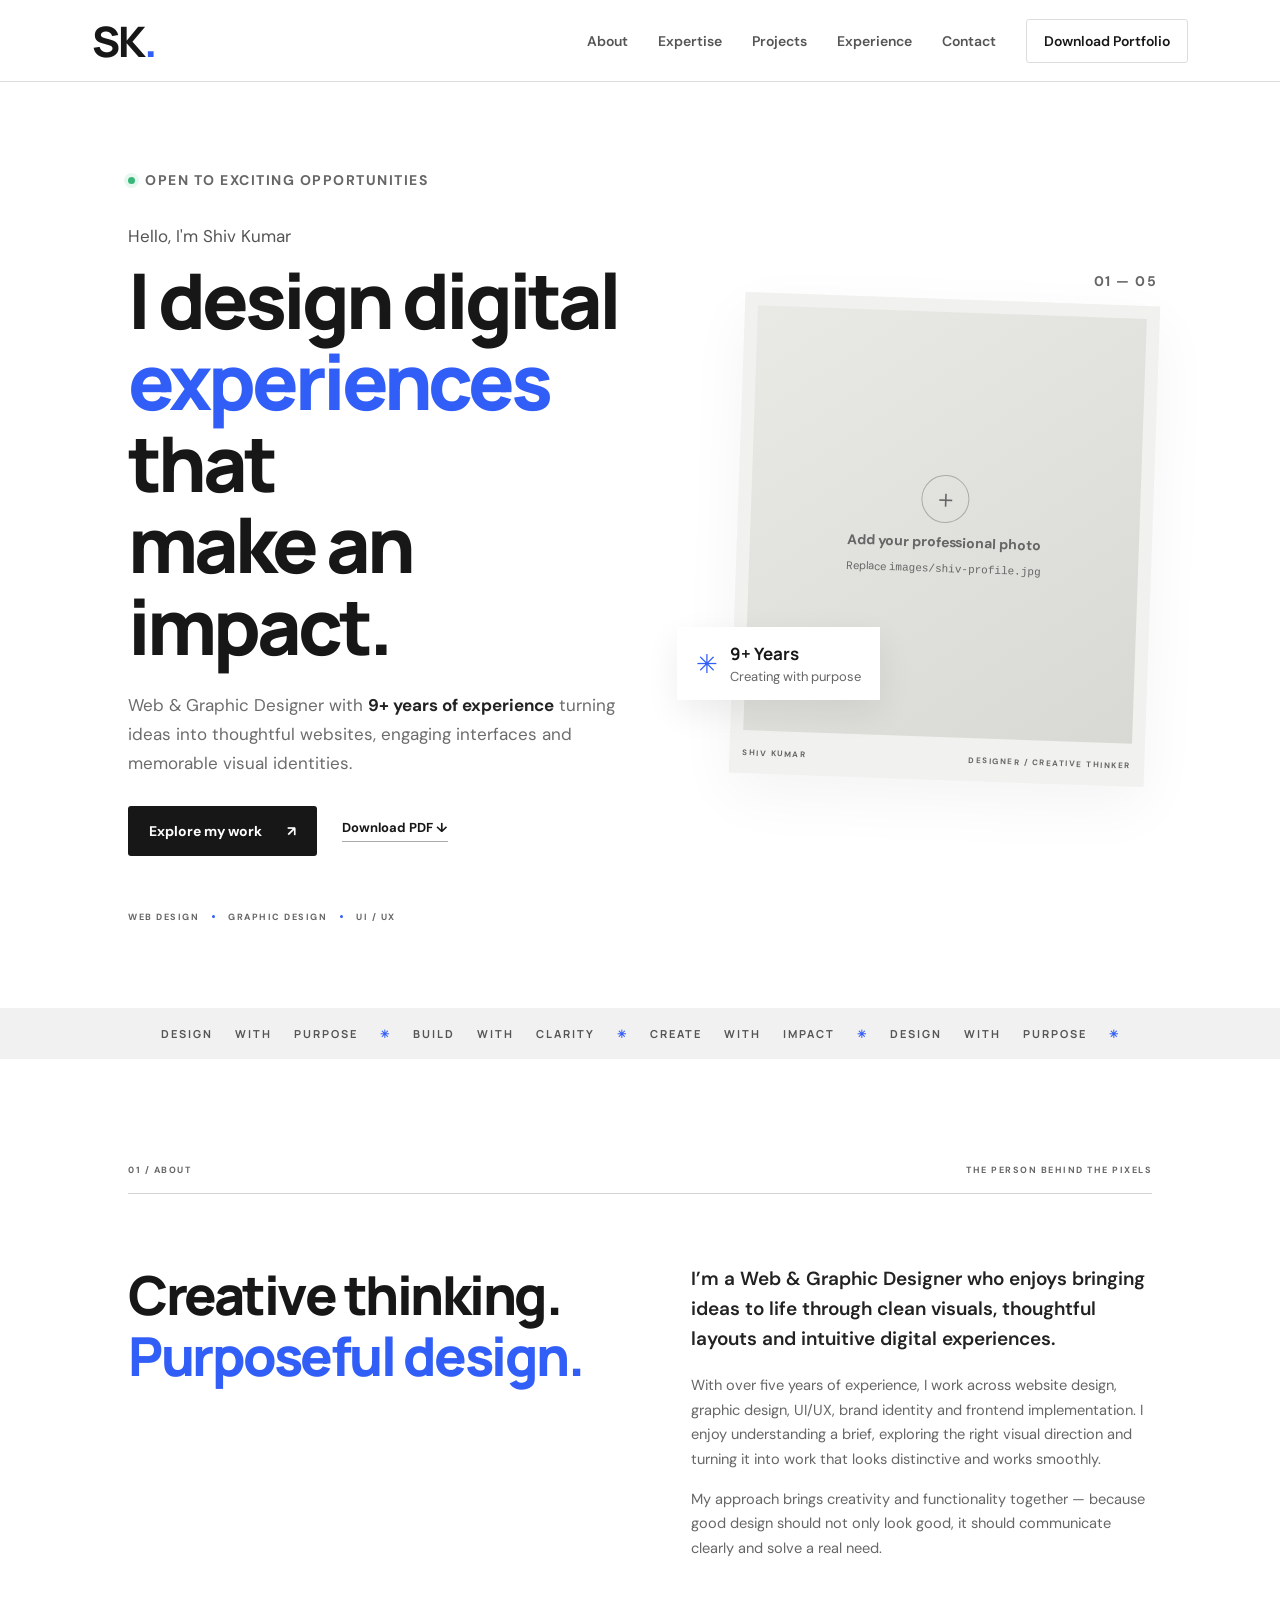
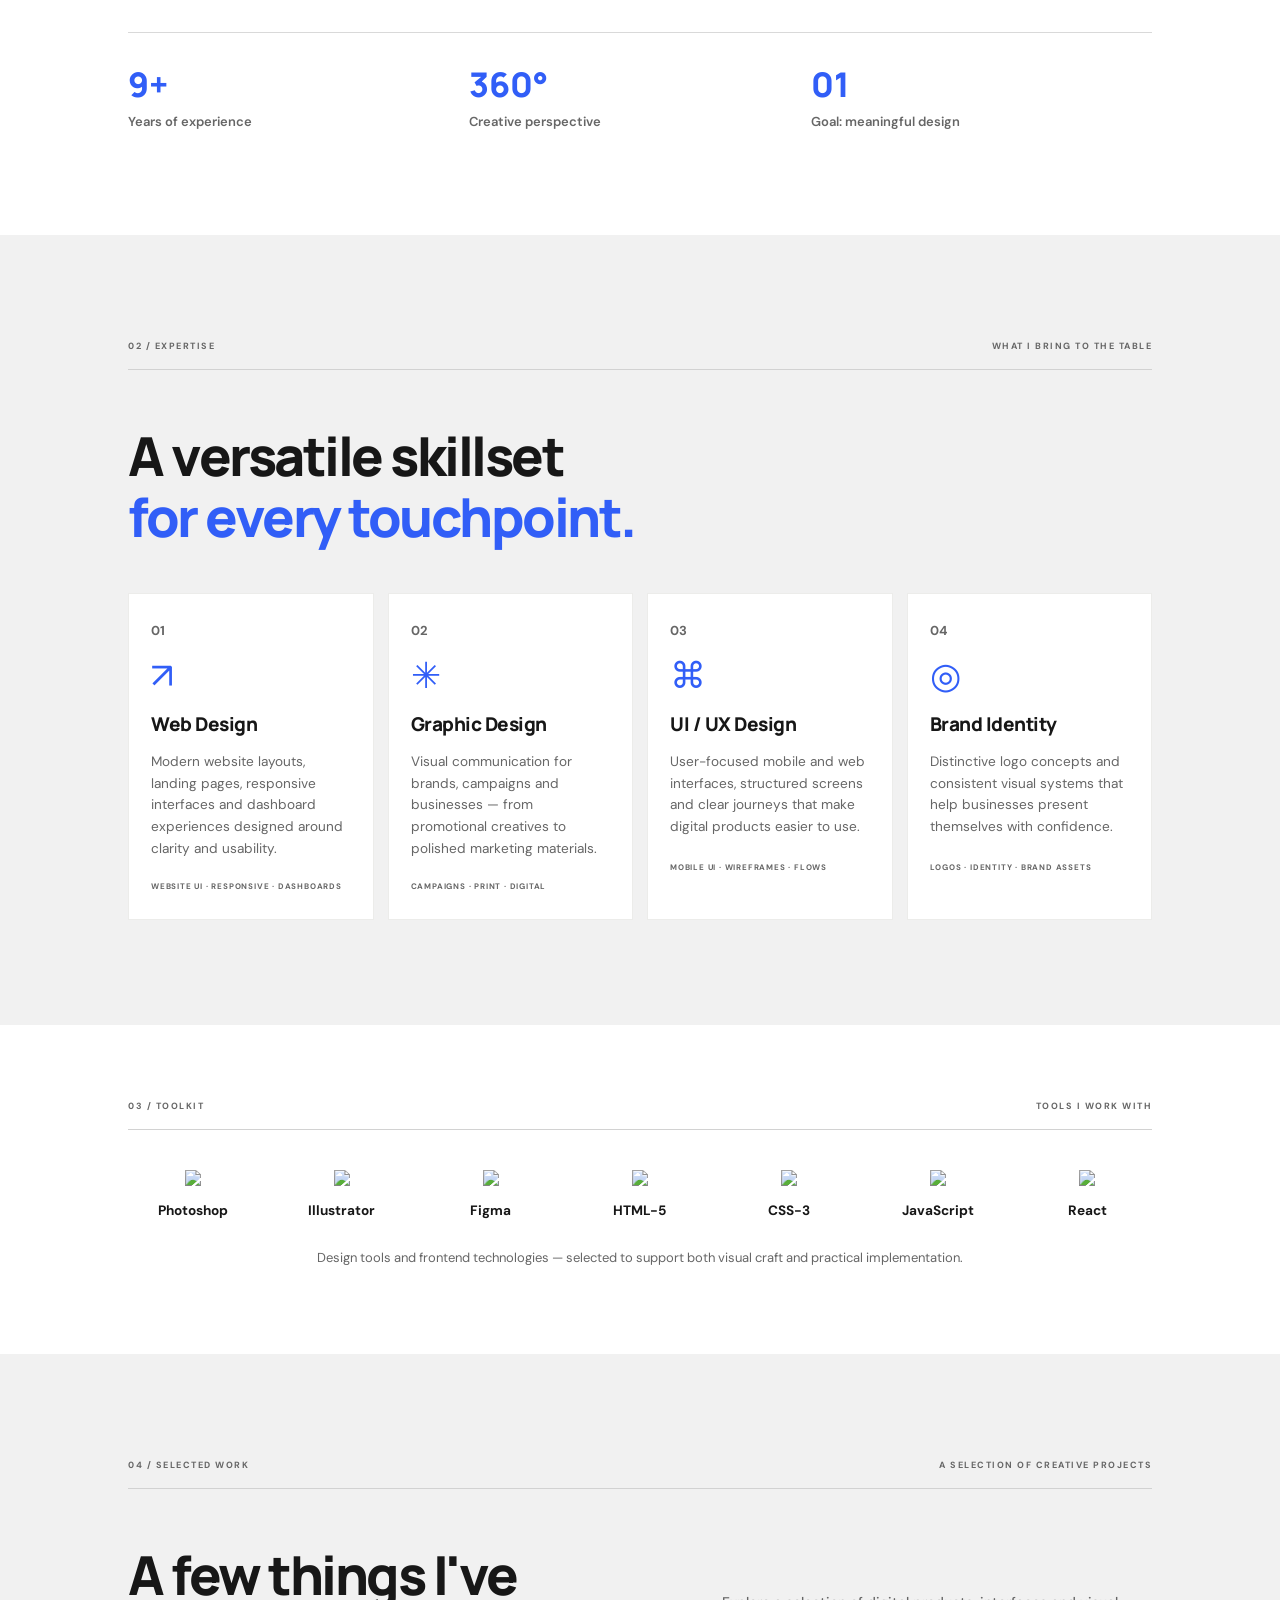
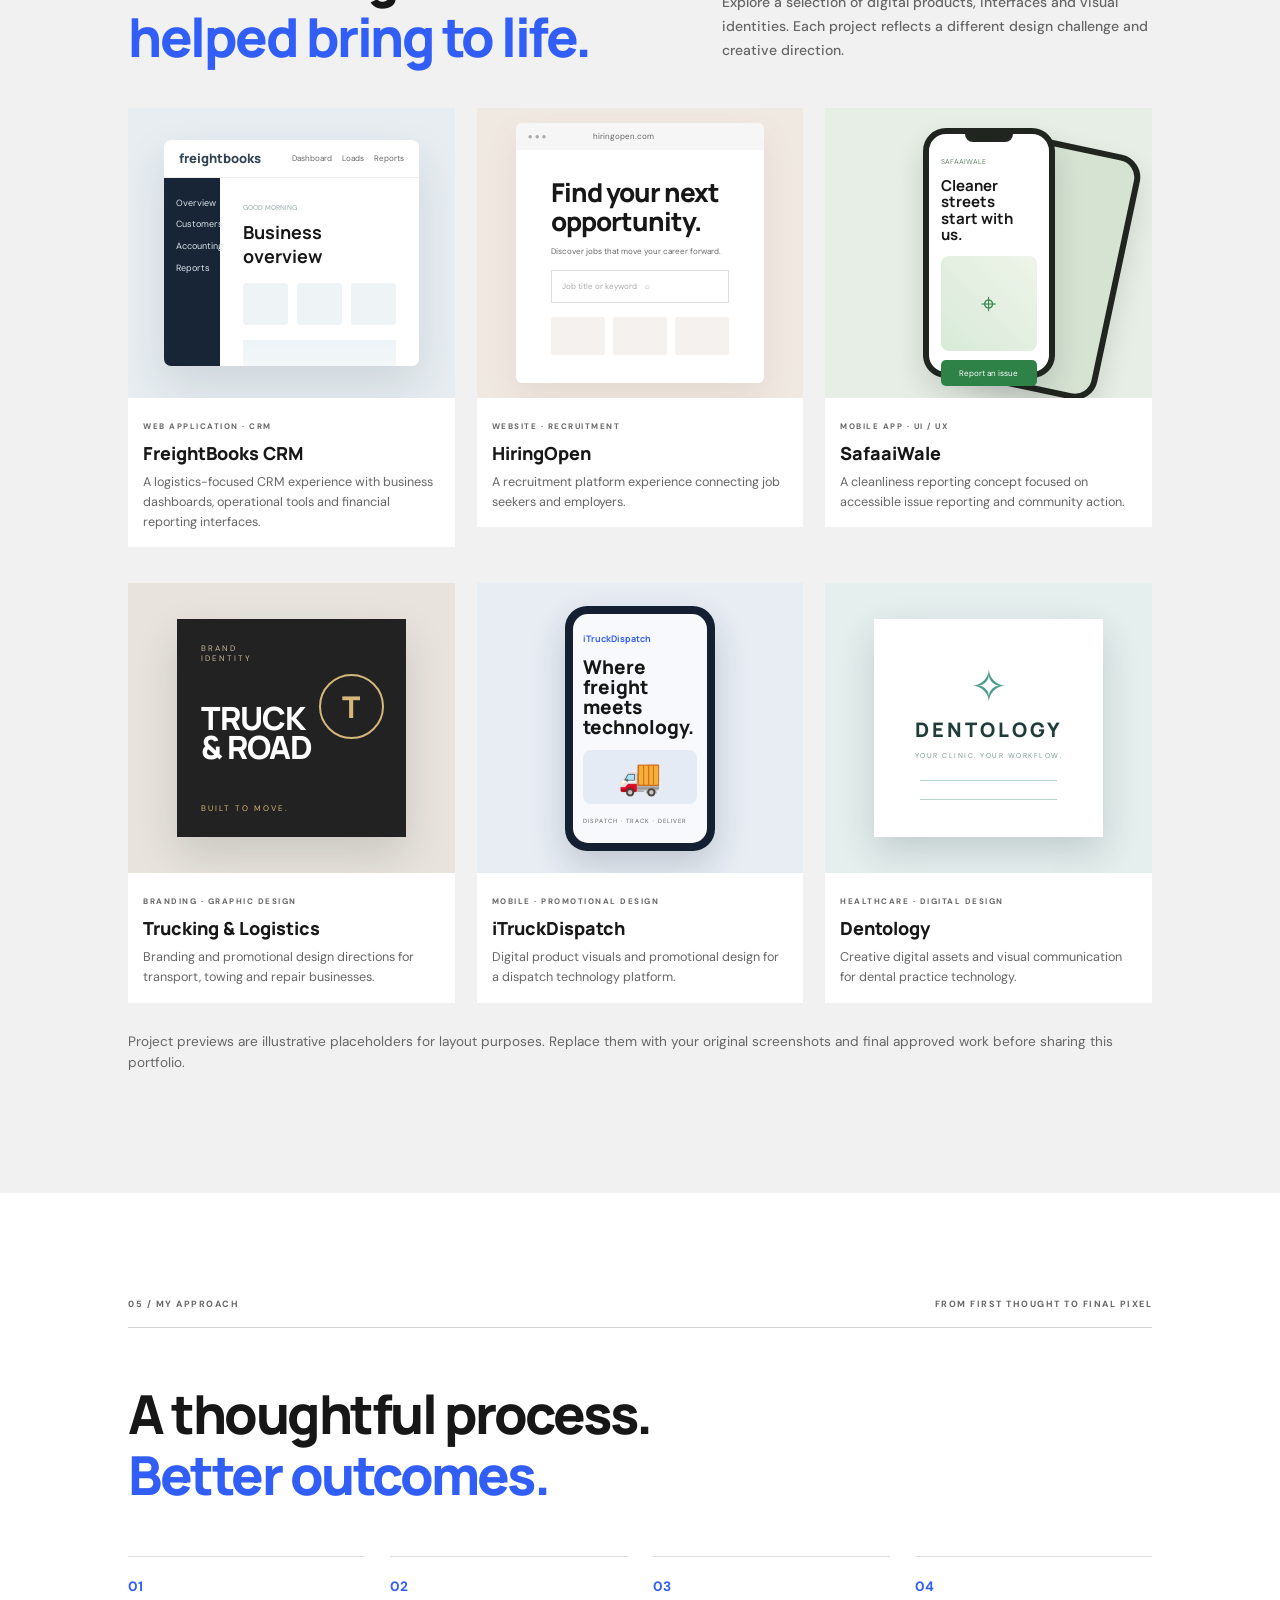
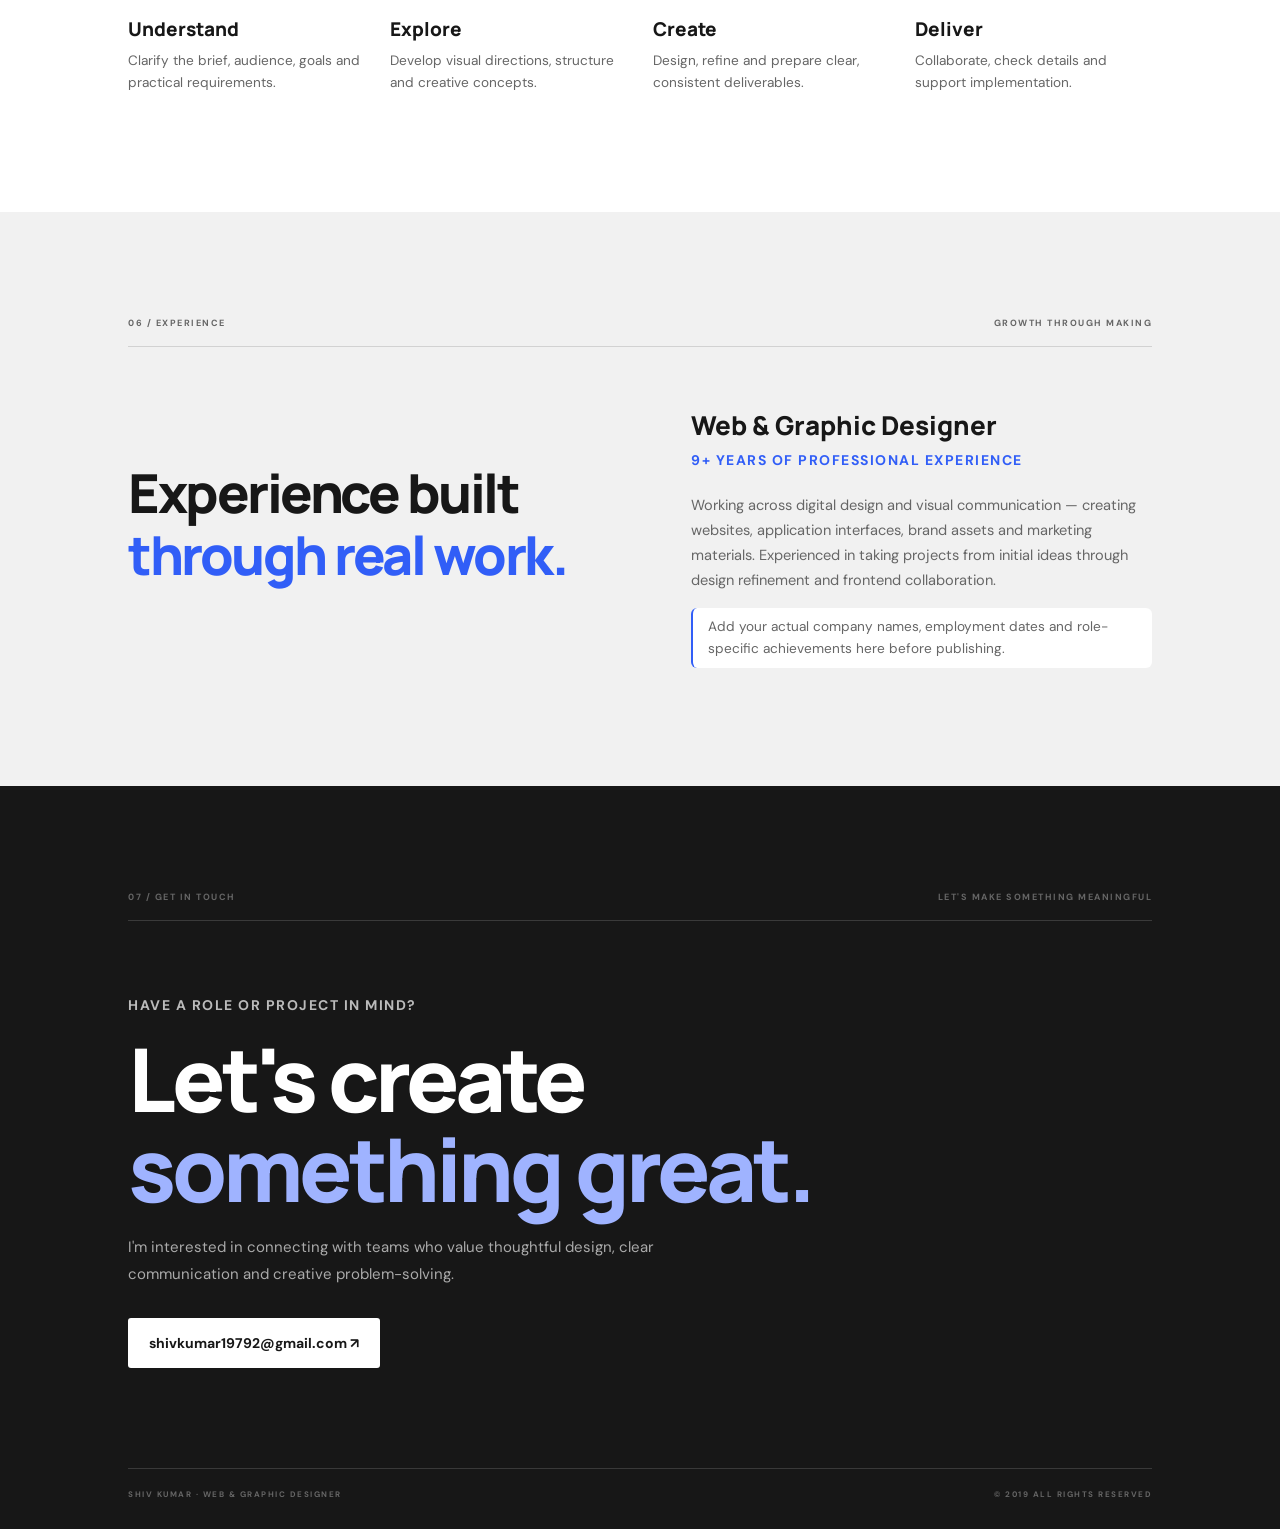
==== index.html @ d9d72976 "Add files via upload" ====
<!doctype html>
<html lang="en">
<head>
  <meta charset="utf-8">
  <meta name="viewport" content="width=device-width, initial-scale=1">
  <link rel="icon" type="image/x-icon" href="favicon.ico">
  <meta name="description" content="Shiv Kumar — Web & Graphic Designer with 9+ years of experience creating digital experiences, brand identities and responsive interfaces.">
  <title>Shiv Kumar — Web & Graphic Designer</title>
  <link rel="preconnect" href="https://fonts.googleapis.com">
  <link rel="preconnect" href="https://fonts.gstatic.com" crossorigin>
  <link href="https://fonts.googleapis.com/css2?family=DM+Sans:wght@400;500;600;700&family=Manrope:wght@400;500;600;700;800&display=swap" rel="stylesheet">
  <link rel="stylesheet" href="style.css">
</head>
<body>
  <header class="site-header">
    <a class="brand" href="#home" aria-label="Shiv Kumar home">SK<span>.</span></a>
    <button class="menu-toggle" aria-label="Toggle navigation" aria-expanded="false">☰</button>
    <nav class="nav" id="nav">
      <a href="#about">About</a><a href="#services">Expertise</a><a href="#work">Projects</a><a href="#experience">Experience</a><a href="#contact">Contact</a>
      <a class="nav-cta" href="Shiv-Kumar-Portfolio.pdf" download>Download Portfolio</a>
    </nav>
  </header>

  <main>
    <section class="hero section" id="home">
      <div class="hero-copy">
        <p class="eyebrow"><span class="availability-dot"></span> OPEN TO EXCITING OPPORTUNITIES</p>
        <p class="intro">Hello, I'm Shiv Kumar</p>
        <h1>I design digital<br><span>experiences</span> that<br>make an impact.</h1>
        <p class="hero-text">Web & Graphic Designer with <strong>9+ years of experience</strong> turning ideas into thoughtful websites, engaging interfaces and memorable visual identities.</p>
        <div class="hero-actions">
          <a class="button button-dark" href="#work">Explore my work <span>↗</span></a>
          <a class="text-link" href="Shiv-Kumar-Portfolio.pdf" download>Download PDF <span>↓</span></a>
        </div>
        <div class="hero-meta"><span>WEB DESIGN</span><i></i><span>GRAPHIC DESIGN</span><i></i><span>UI / UX</span></div>
      </div>
      <div class="hero-visual">
        <div class="photo-frame">
          <div class="photo-placeholder">
            <div class="photo-icon">＋</div>
            <strong>Add your professional photo</strong>
            <span>Replace <code>images/shiv-profile.jpg</code></span>
          </div>
          <div class="photo-caption"><span>SHIV KUMAR</span><span>DESIGNER / CREATIVE THINKER</span></div>
        </div>
        <div class="floating-note"><span class="note-star">✳</span><div><strong>9+ Years</strong><small>Creating with purpose</small></div></div>
        <div class="visual-index">01 — 05</div>
      </div>
    </section>

    <section class="ticker" aria-label="Areas of work"><div>DESIGN WITH PURPOSE <b>✳</b> BUILD WITH CLARITY <b>✳</b> CREATE WITH IMPACT <b>✳</b> DESIGN WITH PURPOSE <b>✳</b></div></section>

    <section class="section about" id="about">
      <div class="section-label"><span>01 / ABOUT</span><span>THE PERSON BEHIND THE PIXELS</span></div>
      <div class="about-grid">
        <h2>Creative thinking.<br><em>Purposeful design.</em></h2>
        <div class="about-copy">
          <p class="lead">I’m a Web & Graphic Designer who enjoys bringing ideas to life through clean visuals, thoughtful layouts and intuitive digital experiences.</p>
          <p>With over five years of experience, I work across website design, graphic design, UI/UX, brand identity and frontend implementation. I enjoy understanding a brief, exploring the right visual direction and turning it into work that looks distinctive and works smoothly.</p>
          <p>My approach brings creativity and functionality together — because good design should not only look good, it should communicate clearly and solve a real need.</p>
        </div>
      </div>
      <div class="stats">
        <div><strong>9+</strong><span>Years of experience</span></div>
        <div><strong>360°</strong><span>Creative perspective</span></div>
        <div><strong>01</strong><span>Goal: meaningful design</span></div>
      </div>
    </section>

    <section class="section expertise" id="services">
      <div class="section-label"><span>02 / EXPERTISE</span><span>WHAT I BRING TO THE TABLE</span></div>
      <h2 class="section-heading">A versatile skillset<br><em>for every touchpoint.</em></h2>
      <div class="service-grid">
        <article class="service-card"><span class="card-number">01</span><div class="service-icon">↗</div><h3>Web Design</h3><p>Modern website layouts, landing pages, responsive interfaces and dashboard experiences designed around clarity and usability.</p><span class="tag-list">WEBSITE UI · RESPONSIVE · DASHBOARDS</span></article>
        <article class="service-card"><span class="card-number">02</span><div class="service-icon">✳</div><h3>Graphic Design</h3><p>Visual communication for brands, campaigns and businesses — from promotional creatives to polished marketing materials.</p><span class="tag-list">CAMPAIGNS · PRINT · DIGITAL</span></article>
        <article class="service-card"><span class="card-number">03</span><div class="service-icon">⌘</div><h3>UI / UX Design</h3><p>User-focused mobile and web interfaces, structured screens and clear journeys that make digital products easier to use.</p><span class="tag-list">MOBILE UI · WIREFRAMES · FLOWS</span></article>
        <article class="service-card"><span class="card-number">04</span><div class="service-icon">◎</div><h3>Brand Identity</h3><p>Distinctive logo concepts and consistent visual systems that help businesses present themselves with confidence.</p><span class="tag-list">LOGOS · IDENTITY · BRAND ASSETS</span></article>
      </div>
    </section>

    <section class="section tools">
      <div class="section-label"><span>03 / TOOLKIT</span><span>TOOLS I WORK WITH</span></div>
      <div class="tools-row">
        <div><span class="tool-mark"><img src="assets/photoshop.png"/></span><strong>Photoshop</strong></div>
        <div><span class="tool-mark"><img src="assets/illustrator.png"/></span><strong>Illustrator</strong></div>
        <div><span class="tool-mark"><img src="assets/figma.png"/></span><strong>Figma</strong></div>
        <div><span class="tool-mark"><img src="assets/html5.png"/></span><strong>HTML-5</strong></div>
        <div><span class="tool-mark"><img src="assets/css3.png"/></span><strong>CSS-3</strong></div>
        <div><span class="tool-mark"><img src="assets/jsicon.png"/></span><strong>JavaScript</strong></div>
        <div><span class="tool-mark"><img src="assets/react.png"/></span><strong>React</strong></div>
      </div>
      <p class="tools-note">Design tools and frontend technologies — selected to support both visual craft and practical implementation.</p>
    </section>

    <section class="section work" id="work">
      <div class="section-label"><span>04 / SELECTED WORK</span><span>A SELECTION OF CREATIVE PROJECTS</span></div>
      <div class="work-heading"><h2 class="section-heading">A few things I've<br><em>helped bring to life.</em></h2><p>Explore a selection of digital products, interfaces and visual identities. Each project reflects a different design challenge and creative direction.</p></div>
      <div class="project-grid">
        <article class="project">
          <div class="project-art freight-art"><div class="mock-window"><div class="mock-top"><b>freightbooks</b><span>Dashboard　 Loads　 Reports</span></div><div class="mock-body"><aside>Overview<br><br>Customers<br><br>Accounting<br><br>Reports</aside><div class="mock-content"><small>GOOD MORNING</small><h4>Business overview</h4><div class="metric-row"><i></i><i></i><i></i></div><div class="chart-placeholder"></div></div></div></div></div>
          <div class="project-info"><div><span class="project-type">WEB APPLICATION · CRM</span><h3>FreightBooks CRM</h3><p>A logistics-focused CRM experience with business dashboards, operational tools and financial reporting interfaces.</p></div></div>
        </article>
        <article class="project">
          <div class="project-art hiring-art"><div class="browser"><div class="browser-bar">● ● ● <span>hiringopen.com</span></div><div class="hiring-screen"><b>Find your next<br>opportunity.</b><small>Discover jobs that move your career forward.</small><div class="search-line">Job title or keyword　⌕</div><div class="job-lines"><i></i><i></i><i></i></div></div></div></div>
          <div class="project-info"><div><span class="project-type">WEBSITE · RECRUITMENT</span><h3>HiringOpen</h3><p>A recruitment platform experience connecting job seekers and employers.</p></div></div>
        </article>
        <article class="project">
          <div class="project-art safai-art"><div class="phone"><div class="phone-notch"></div><div class="phone-screen"><small>SAFAAIWALE</small><h4>Cleaner streets<br>start with us.</h4><div class="green-map">⌖</div><div class="report-btn">Report an issue</div><div class="phone-tabs">⌂　 ◉　 ♡　 ☺</div></div></div><div class="phone phone-back"></div></div>
          <div class="project-info"><div><span class="project-type">MOBILE APP · UI / UX</span><h3>SafaaiWale</h3><p>A cleanliness reporting concept focused on accessible issue reporting and community action.</p></div></div>
        </article>
        <article class="project">
          <div class="project-art brand-art"><div class="brand-board"><span>BRAND<br>IDENTITY</span><b>TRUCK<br> & ROAD</b><div class="brand-stamp">T</div><small>BUILT TO MOVE.</small></div></div>
          <div class="project-info"><div><span class="project-type">BRANDING · GRAPHIC DESIGN</span><h3>Trucking & Logistics</h3><p>Branding and promotional design directions for transport, towing and repair businesses.</p></div></div>
        </article>
        <article class="project">
          <div class="project-art dispatch-art"><div class="dispatch-phone"><div class="dispatch-screen"><span>iTruckDispatch</span><b>Where freight<br>meets technology.</b><div class="truck-illustration">🚚</div><small>DISPATCH · TRACK · DELIVER</small></div></div></div>
          <div class="project-info"><div><span class="project-type">MOBILE · PROMOTIONAL DESIGN</span><h3>iTruckDispatch</h3><p>Digital product visuals and promotional design for a dispatch technology platform.</p></div></div>
        </article>
        <article class="project">
          <div class="project-art dental-art"><div class="dental-board"><div class="tooth">✧</div><span>DENTOLOGY</span><small>YOUR CLINIC. YOUR WORKFLOW.</small><div class="dental-lines"></div></div></div>
          <div class="project-info"><div><span class="project-type">HEALTHCARE · DIGITAL DESIGN</span><h3>Dentology</h3><p>Creative digital assets and visual communication for dental practice technology.</p></div></div>
        </article>
      </div>
      <p class="portfolio-disclaimer">Project previews are illustrative placeholders for layout purposes. Replace them with your original screenshots and final approved work before sharing this portfolio.</p>
    </section>

    <section class="section process">
      <div class="section-label"><span>05 / MY APPROACH</span><span>FROM FIRST THOUGHT TO FINAL PIXEL</span></div>
      <h2 class="section-heading">A thoughtful process.<br><em>Better outcomes.</em></h2>
      <div class="process-grid">
        <div><b>01</b><h3>Understand</h3><p>Clarify the brief, audience, goals and practical requirements.</p></div>
        <div><b>02</b><h3>Explore</h3><p>Develop visual directions, structure and creative concepts.</p></div>
        <div><b>03</b><h3>Create</h3><p>Design, refine and prepare clear, consistent deliverables.</p></div>
        <div><b>04</b><h3>Deliver</h3><p>Collaborate, check details and support implementation.</p></div>
      </div>
    </section>

    <section class="section experience" id="experience">
      <div class="section-label"><span>06 / EXPERIENCE</span><span>GROWTH THROUGH MAKING</span></div>
      <div class="experience-grid"><h2 class="section-heading">Experience built<br><em>through real work.</em></h2><div><p class="experience-role">Web & Graphic Designer</p><p class="experience-years">9+ YEARS OF PROFESSIONAL EXPERIENCE</p><p class="experience-copy">Working across digital design and visual communication — creating websites, application interfaces, brand assets and marketing materials. Experienced in taking projects from initial ideas through design refinement and frontend collaboration.</p><p class="experience-note">Add your actual company names, employment dates and role-specific achievements here before publishing.</p></div></div>
    </section>

    <section class="contact section" id="contact">
      <div class="section-label"><span>07 / GET IN TOUCH</span><span>LET'S MAKE SOMETHING MEANINGFUL</span></div>
      <p class="eyebrow">HAVE A ROLE OR PROJECT IN MIND?</p>
      <h2>Let's create<br><em>something great.</em></h2>
      <p class="contact-copy">I'm interested in connecting with teams who value thoughtful design, clear communication and creative problem-solving.</p>
      <a class="button button-light" href="mailto:shivkumar19792@gmail.com">shivkumar19792@gmail.com ↗</a>
      <div class="contact-bottom"><span>SHIV KUMAR · WEB & GRAPHIC DESIGNER</span><span>© 2019 ALL RIGHTS RESERVED</span></div>
    </section>
  </main>
  <script src="script.js"></script>
</body>
</html>
---- style.css ----
* {
    box-sizing: border-box;
}
html {
    scroll-behavior: smooth;
}
body {
    margin: 0;
    color: #171717;
    background: #fff;
    font-family: "DM Sans", Arial, sans-serif;
    -webkit-font-smoothing: antialiased;
}
a {
    color: inherit;
    text-decoration: none;
}
.site-header {
    height: 82px;
    padding: 0 7.2%;
    display: flex;
    align-items: center;
    justify-content: space-between;
    border-bottom: 1px solid #dddddd;
    position: sticky;
    top: 0;
    background: rgba(255, 255, 255, .94);
    backdrop-filter: blur(14px);
    z-index: 20;
}
.brand {
    font: 800 42px Manrope, sans-serif;
    letter-spacing: -2px;
}
.brand span {
    color: #315ef7;
}
.nav {
    display: flex;
    align-items: center;
    gap: 30px;
    font-size: 14px;
    font-weight: 600;
}
.nav a:not(.nav-cta) {
    color: #555;
}
.nav a:hover {
    color: #315ef7;
}
.nav-cta {
    padding: 12px 17px;
    border: 1px solid #ddd;
    border-radius: 3px;
}
.menu-toggle {
    display: none;
    background: none;
    border: 0;
    font-size: 24px;
}
.section {
    padding: 105px 10%}
.hero {
    min-height: 650px;
    display: grid;
    grid-template-columns: 1.12fr .88fr;
    align-items: center;
    gap: 8%;
    padding-top: 75px;
    padding-bottom: 85px;
}
.eyebrow, .section-label, .hero-meta, .project-type, .tag-list, .photo-caption, .visual-index, .experience-years, .contact-bottom {
    font-size: 14px;
    letter-spacing: 1.5px;
    font-weight: 700;
}
.eyebrow {
    color: #666;
    display: flex;
    align-items: center;
    gap: 10px;
}
.availability-dot {
    width: 7px;
    height: 7px;
    border-radius: 50%;
    background: #39b77a;
    box-shadow: 0 0 0 4px #e8f7ef;
}
.intro {
    margin: 36px 0 12px;
    font-size: 17px;
    color: #555;
}
.hero h1 {
    font: 800 clamp(46px, 6vw, 78px)/1.06 Manrope, sans-serif;
    letter-spacing: -4px;
    margin: 0;
}
.hero h1 span, .section-heading em, .about h2 em, .contact h2 em {
    font-style: normal;
    color: #315ef7;
}
.hero-text {
    max-width: 530px;
    color: #6c6c6c;
    font-size: 17px;
    line-height: 1.7;
    margin: 25px 0 28px;
}
.hero-text strong {
    color: #222;
}
.hero-actions {
    display: flex;
    align-items: center;
    gap: 25px;
}
.button {
    display: inline-flex;
    align-items: center;
    gap: 25px;
    padding: 16px 21px;
    font-size: 14px;
    font-weight: 700;
    border-radius: 3px;
}
.button-dark {
    background: #171717;
    color: white;
}
.button-dark:hover {
    background: #315ef7;
}
.text-link {
    font-size: 13px;
    font-weight: 700;
    border-bottom: 1px solid #aaa;
    padding-bottom: 5px;
}
.hero-meta {
    display: flex;
    align-items: center;
    gap: 13px;
    color: #666;
    margin-top: 55px;
    font-size: 9px;
}
.hero-meta i {
    width: 3px;
    height: 3px;
    background: #315ef7;
    border-radius: 50%}
.hero-visual {
    position: relative;
    max-width: 430px;
    width: 100%;
    justify-self: end;
}
.photo-frame {
    background: #f1f1ef;
    padding: 13px 13px 0;
    transform: rotate(2deg);
    box-shadow: 0 20px 60px #0000000c;
}
.photo-placeholder {
    height: 425px;
    background: linear-gradient(145deg, #e9e9e6, #d8d8d4);
    display: flex;
    align-items: center;
    justify-content: center;
    flex-direction: column;
    color: #666;
    gap: 10px;
    text-align: center;
}
.photo-icon {
    width: 48px;
    height: 48px;
    border: 1px solid #aaa;
    border-radius: 50%;
    display: grid;
    place-items: center;
    font-size: 25px;
}
.photo-placeholder strong {
    font-size: 14px;
}
.photo-placeholder span {
    font-size: 11px;
}
.photo-caption {
    height: 43px;
    display: flex;
    justify-content: space-between;
    align-items: center;
    color: #666;
    font-size: 8px;
}
.floating-note {
    position: absolute;
    bottom: 80px;
    left: -60px;
    background: white;
    box-shadow: 0 12px 35px #00000012;
    padding: 15px 19px;
    display: flex;
    align-items: center;
    gap: 12px;
}
.note-star {
    font-size: 26px;
    color: #315ef7;
}
.floating-note strong, .floating-note small {
    display: block;
}
.floating-note strong {
    font: 700 17px Manrope;
}
.floating-note small {
    color: #666;
    font-size: 13px;
    margin-top: 3px;
}
.visual-index {
    position: absolute;
    right: -5px;
    top: -27px;
    color: #666;
}
.ticker {
    overflow: hidden;
    background: #f1f1f1;
    padding: 18px 0;
    white-space: nowrap;
    font: 700 11px Manrope;
    letter-spacing: 2px;
    color: #555;
}
.ticker div {
    word-spacing: 18px;
    text-align: center;
}
.ticker b {
    color: #315ef7;
}
.section-label {
    display: flex;
    justify-content: space-between;
    color: #666;
    border-bottom: 1px solid #d2d2d2;
    padding-bottom: 17px;
    font-size: 9px;
}
.about-grid {
    display: grid;
    grid-template-columns: 1fr 1fr;
    gap: 10%;
    padding: 70px 0 55px;
}
.about h2, .section-heading {
    font: 800 clamp(34px, 4.2vw, 55px)/1.15 Manrope;
    letter-spacing: -2.5px;
    margin: 0;
}
.about-copy p {
    color: #666;
    font-size: 14.6px;
    line-height: 1.7;
}
.about-copy .lead {
    font-size: 19px;
    line-height: 1.6;
    color: #222;
    margin-top: 0;
    font-weight: 600;
}
.stats {
    display: grid;
    grid-template-columns: repeat(3, 1fr);
    border-top: 1px solid #d9d9d9;
    padding-top: 28px;
}
.stats div {
    display: flex;
    flex-direction: column;
    gap: 6px;
}
.stats strong {
    font: 800 34px Manrope;
    color: #315ef7;
}
.stats span {
    font-size: 13px;
    color: #666;
    font-weight: 600;
}
.expertise {
    background: #f1f1f1;
}
.section-heading {
    margin: 55px 0 45px;
}
.service-grid {
    display: grid;
    grid-template-columns: repeat(4, 1fr);
    gap: 14px;
}
.service-card {
    background: #fff;
    border: 1px solid #ececea;
    padding: 25px 22px;
    min-height: 260px;
    position: relative;
}
.card-number {
    font-size: 13px;
    color: #666;
    font-weight: 700;
}
.service-icon {
    font-size: 36px;
    color: #315ef7;
    margin: 12px 0;
}
.service-card h3 {
    font: 800 19px Manrope;
    margin: 0 0 10px;
    letter-spacing: -0.5px;
}
.service-card p {
    font-size: 13.6px;
    line-height: 1.6;
    color: #666;
    min-height: 90px;
}
.tag-list {
    font-size: 8px;
    color: #666;
    letter-spacing: .8px;
}
.tools {
    padding-top: 75px;
    padding-bottom: 75px;
}
.tools-row {
    display: grid;
    grid-template-columns: repeat(7, 1fr);
    gap: 20px;
    margin: 40px 0 20px;
}
.tools-row div {
    display: flex;
    flex-direction: column;
    align-items: center;
    gap: 12px;
    font-size: 13.6px;
}

.tool-mark img {
  width: 60px;
  max-width: 100%;
}

.ps {
    color: #31a8ff;
    background: #071e36;
}
.ai {
    color: #ff9a35;
    background: #301400;
}
.fig {
    color: #a259ff;
}
.code {
    color: #315ef7;
    font-size: 14px;
}
.js {
    background: #f7df1e;
    border-color: #f7df1e;
}
.react {
    color: #61dafb;
    font-size: 25px;
}
.tools-note {
    text-align: center;
    color: #666;
    font-size: 13px;
    margin-top: 30px;
}
.work {
    background: #f1f1f1;
}
.work-heading {
    display: flex;
    justify-content: space-between;
    align-items: end;
    gap: 30px;
}
.work-heading .section-heading {
    margin-bottom: 40px;
}
.work-heading>p {
    max-width: 430px;
    color: #666;
    font-size: 14px;
    line-height: 1.7;
    margin-bottom: 45px;
    font-weight: 500;
}
.project-grid {
    display: grid;
    grid-template-columns: repeat(3, 1fr);
    gap: 36px 22px;
}
.project-wide {
    grid-column: span 2;
}
.project-art {
    height: 290px;
    display: grid;
    place-items: center;
    overflow: hidden;
    position: relative;
}
.project-wide .project-art {
    height: 390px;
}
.freight-art {
    background: #e7edf1;
}
.mock-window {
    width: 78%;
    height: 78%;
    background: #fff;
    box-shadow: 0 20px 45px #26384920;
    border-radius: 7px;
    overflow: hidden;
}
.mock-top {
    height: 38px;
    border-bottom: 1px solid #eee;
    display: flex;
    align-items: center;
    justify-content: space-between;
    padding: 0 15px;
    font-size: 10px;
    color: #345;
}
.mock-top b {
    font: 800 13px Manrope;
}
.mock-top span {
    font-size: 8px;
    color: #666;
}
.mock-body {
    display: flex;
    height: calc(100% - 38px);
    font-size: 9px;
}
.mock-body aside {
    width: 22%;
    background: #172536;
    color: #dbe4eb;
    padding: 20px 12px;
    line-height: 1.2;
}
.mock-content {
    padding: 23px;
    width: 78%}
.mock-content small {
    font-size: 7px;
    color: #9aa;
}
.mock-content h4 {
    font: 700 18px Manrope;
    margin: 7px 0 15px;
}
.metric-row {
    display: flex;
    gap: 9px;
}
.metric-row i {
    height: 42px;
    flex: 1;
    background: #eef3f6;
    border-radius: 4px;
}
.chart-placeholder {
    height: 90px;
    background: linear-gradient(180deg, #edf4f7, #fff);
    border-bottom: 2px solid #8bb8d0;
    margin-top: 15px;
}
.hiring-art {
    background: #f0e9e2;
}
.browser {
    width: 76%;
    background: #fff;
    box-shadow: 0 15px 35px #654a3218;
    border-radius: 6px;
    overflow: hidden;
}
.browser-bar {
    height: 27px;
    background: #f6f6f6;
    padding: 8px 12px;
    color: #aaa;
    font-size: 8px;
}
.browser-bar span {
    margin-left: 20%;
    color: #666;
}
.hiring-screen {
    padding: 28px 35px;
}
.hiring-screen b {
    font: 800 26px/1.08 Manrope;
    letter-spacing: -1px;
}
.hiring-screen small {
    display: block;
    color: #666;
    font-size: 8px;
    margin: 10px 0;
}
.search-line {
    border: 1px solid #ddd;
    padding: 10px;
    font-size: 8px;
    color: #aaa;
    margin: 14px 0;
}
.job-lines {
    display: flex;
    gap: 8px;
}
.job-lines i {
    height: 38px;
    background: #f4f1ee;
    flex: 1;
    border-radius: 3px;
}
.safai-art {
    background: #e6eee5;
}
.phone {
    width: 132px;
    height: 250px;
    border: 6px solid #202520;
    border-radius: 23px;
    background: #fff;
    position: relative;
    z-index: 2;
    box-shadow: 0 15px 30px #0002;
    padding: 7px;
}
.phone-back {
    position: absolute;
    transform: translate(65px, 15px) rotate(12deg);
    z-index: 1;
    background: #d6e3d3;
}
.phone-notch {
    height: 8px;
    width: 48px;
    border-radius: 0 0 8px 8px;
    background: #202520;
    margin: -7px auto 9px;
}
.phone-screen {
    font-size: 8px;
    padding: 5px;
}
.phone-screen small {
    font-size: 7px;
    color: #63806a;
}
.phone-screen h4 {
    font: 700 15px/1.1 Manrope;
    margin: 12px 0;
}
.green-map {
    height: 95px;
    background: linear-gradient(45deg, #d8ead8, #eef4e9);
    display: grid;
    place-items: center;
    color: #38864a;
    font-size: 27px;
    border-radius: 8px;
}
.report-btn {
    background: #2e8248;
    color: #fff;
    text-align: center;
    padding: 8px;
    margin-top: 9px;
    border-radius: 5px;
}
.phone-tabs {
    padding-top: 10px;
    color: #8a9b8a;
    text-align: center;
}
.brand-art {
    background: #e8e4dd;
}
.brand-board {
    width: 70%;
    height: 75%;
    background: #222;
    position: relative;
    color: white;
    padding: 24px;
    display: flex;
    flex-direction: column;
    justify-content: space-between;
    box-shadow: 0 18px 40px #0002;
}
.brand-board>span {
    font-size: 8px;
    letter-spacing: 2px;
    color: #c8b99b;
}
.brand-board b {
    font: 800 32px/0.9 Manrope;
    letter-spacing: -1px;
}
.brand-stamp {
    position: absolute;
    right: 22px;
    top: 55px;
    border: 2px solid #d5b77a;
    width: 65px;
    height: 65px;
    border-radius: 50%;
    display: grid;
    place-items: center;
    color: #d5b77a;
    font: 800 30px Manrope;
}
.brand-board small {
    font-size: 8px;
    letter-spacing: 2px;
    color: #d5b77a;
}
.dispatch-art {
    background: #e8edf4;
}
.dispatch-phone {
    width: 150px;
    height: 245px;
    background: #151f32;
    border-radius: 22px;
    padding: 8px;
    box-shadow: 0 15px 35px #17243c30;
}
.dispatch-screen {
    height: 100%;
    border-radius: 15px;
    background: #f7f9fc;
    padding: 18px 10px;
    display: flex;
    flex-direction: column;
    gap: 13px;
}
.dispatch-screen span {
    font: 700 9px Manrope;
    color: #315ef7;
}
.dispatch-screen b {
    font: 800 19px/1.05 Manrope;
}
.truck-illustration {
    height: 75px;
    background: #e4ebf5;
    border-radius: 8px;
    display: grid;
    place-items: center;
    font-size: 35px;
}
.dispatch-screen small {
    font-size: 6px;
    letter-spacing: 1px;
    color: #666;
}
.dental-art {
    background: #e5efed;
}
.dental-board {
    width: 70%;
    height: 75%;
    background: #fff;
    display: flex;
    flex-direction: column;
    align-items: center;
    justify-content: center;
    box-shadow: 0 15px 35px #3453;
}
.tooth {
    font-size: 45px;
    color: #4c9b8b;
}
.dental-board span {
    font: 800 20px Manrope;
    letter-spacing: 3px;
    color: #203c3a;
}
.dental-board small {
    font-size: 7px;
    letter-spacing: 1.5px;
    color: #7b9994;
    margin-top: 8px;
}
.dental-lines {
    width: 60%;
    height: 20px;
    border-top: 1px solid #b8d2cd;
    border-bottom: 1px solid #b8d2cd;
    margin-top: 20px;
}
.project-info {
    display: flex;
    justify-content: space-between;
    gap: 20px;
    padding: 15px 15px;
    background: #fff;
}
.project-type {
    font-size: 8px;
    color: #666;
}
.project-info h3 {
    font: 800 18px Manrope;
    margin: 7px 0;
}
.project-info p {
    font-size: 12.6px;
    color: #666;
    line-height: 1.6;
    max-width: 440px;
    margin: 0;
}
.project-arrow {
    font-size: 22px;
    color: #315ef7;
}
.portfolio-disclaimer {
    font-size: 13.6px;
    color: #666;
    line-height: 1.6;
    margin-top: 28px;
}
.process-grid {
    display: grid;
    grid-template-columns: repeat(4, 1fr);
    gap: 25px;
    margin-top: 50px;
}
.process-grid>div {
    border-top: 1px solid #ddd;
    padding-top: 18px;
}
.process-grid b {
    color: #315ef7;
    font-size: 13.6px;
}
.process-grid h3 {
    font: 800 19px Manrope;
    margin: 20px 0 8px;
}
.process-grid p {
    font-size: 13.6px;
    line-height: 1.6;
    color: #666;
    margin-top: 0px;
}
.experience {
    background: #f1f1f1;
}
.experience-grid {
    display: grid;
    grid-template-columns: 1fr 1fr;
    gap: 10%;
    padding-top: 60px;
}
.experience-role {
    font: 800 26px Manrope;
    margin: 0 0 8px;
}
.experience-years {
    color: #315ef7;
    font-size: 14px;
    margin-top: 0px;
}
.experience-copy {
    font-size: 14.6px;
    color: #666;
    line-height: 1.7;
    margin-top: 25px;
}
.experience-note {
    background: #fff;
    border-left: 2px solid #315ef7;
    padding: 8px 15px;
    color: #666;
    font-size: 13.6px;
    line-height: 1.6;
    border-radius: 6px;
}
.contact {
    background: #171717;
    color: #fff;
    padding-bottom: 30px;
}
.contact .section-label {
    border-color: #3a3a3a;
    color: #666;
}
.contact .eyebrow {
    margin-top: 75px;
    color: #bbb;
}
.contact h2 {
    font: 800 clamp(52px, 7vw, 88px)/1.02 Manrope;
    letter-spacing: -4px;
    margin: 20px 0;
}
.contact h2 em {
    color: #9fb3ff;
}
.contact-copy {
    max-width: 600px;
    color: #aaa;
    font-size: 15px;
    line-height: 1.8;
    margin-bottom: 30px;
}
.button-light {
    background: #fff;
    color: #171717;
}
.button-light:hover {
    background: #cbd6ff;
}
.contact-bottom {
    display: flex;
    justify-content: space-between;
    border-top: 1px solid #393939;
    margin-top: 100px;
    padding-top: 20px;
    color: #666;
    font-size: 8px;
}
.menu-open {
    display: flex!important;
}
@media(max-width:900px) {
    .section {
    padding: 80px 7%}
.site-header {
    padding: 0 6%}
.nav {
    gap: 16px;
}
.hero {
    gap: 5%}
.hero h1 {
    letter-spacing: -2.5px;
}
.service-grid {
    grid-template-columns: repeat(2, 1fr);
}
.tools-row {
    grid-template-columns: repeat(3, 1fr);
}
}
@media(max-width:650px) {
    .site-header {
    height: 68px;
}
.menu-toggle {
    display: block;
}
.nav {
    display: none;
    position: absolute;
    top: 68px;
    left: 0;
    right: 0;
    background: #fff;
    border-bottom: 1px solid #eee;
    padding: 20px 7%;
    flex-direction: column;
    align-items: flex-start;
    gap: 18px;
}
.hero {
    grid-template-columns: 1fr;
    padding-top: 65px;
    gap: 65px;
}
.hero h1 {
    font-size: 51px;
}
.hero-visual {
    justify-self: center;
    max-width: 340px;
}
.photo-placeholder {
    height: 340px;
}
.floating-note {
    left: -15px;
    bottom: 55px;
}
.section {
    padding: 70px 7%}
.section-label span:last-child {
    display: none;
}
.about-grid, .experience-grid {
    grid-template-columns: 1fr;
    gap: 25px;
    padding: 45px 0;
}
.stats {
    gap: 10px;
}
.stats strong {
    font-size: 27px;
}
.service-grid {
    grid-template-columns: 1fr;
}
.service-card {
    min-height: 220px;
}
.tools-row {
    grid-template-columns: repeat(3, 1fr);
    row-gap: 25px;
}
.work-heading {
    display: block;
}
.work-heading>p {
    margin-top: -20px;
}
.project-grid {
    grid-template-columns: 1fr;
    gap: 30px;
}
.project-wide {
    grid-column: auto;
}
.project-art, .project-wide .project-art {
    height: 245px;
}
.mock-window {
    width: 90%;
    height: 78%}
.mock-body aside {
    font-size: 7px;
    padding: 14px 7px;
}
.mock-content {
    padding: 15px;
}
.mock-content h4 {
    font-size: 14px;
}
.hiring-screen {
    padding: 23px;
}
.hiring-screen b {
    font-size: 22px;
}
.brand-board b {
    font-size: 25px;
}
.process-grid {
    grid-template-columns: 1fr 1fr;
    gap: 25px;
}
.contact h2 {
    font-size: 58px;
    letter-spacing: -2px;
}
.contact-bottom {
    gap: 15px;
    flex-direction: column;
}
.hero-meta {
    font-size: 7px;
    gap: 8px;
}
}
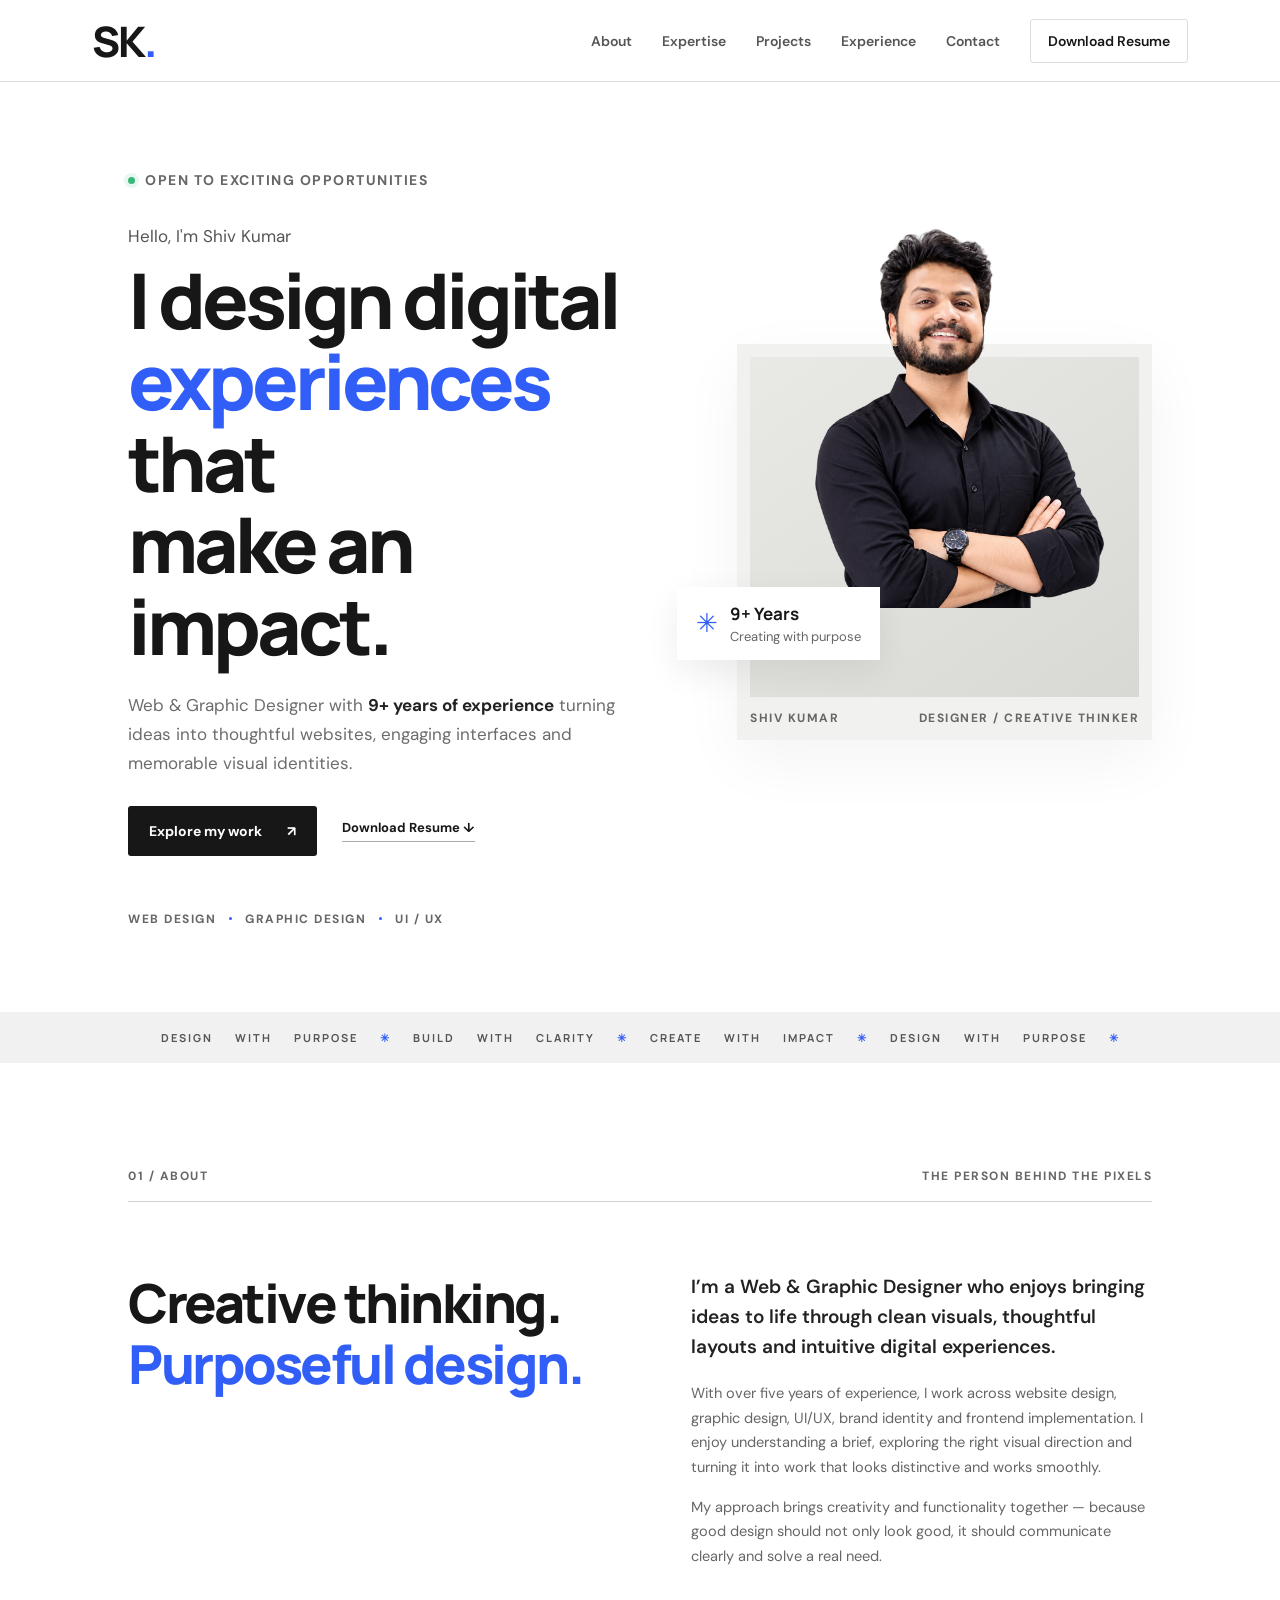
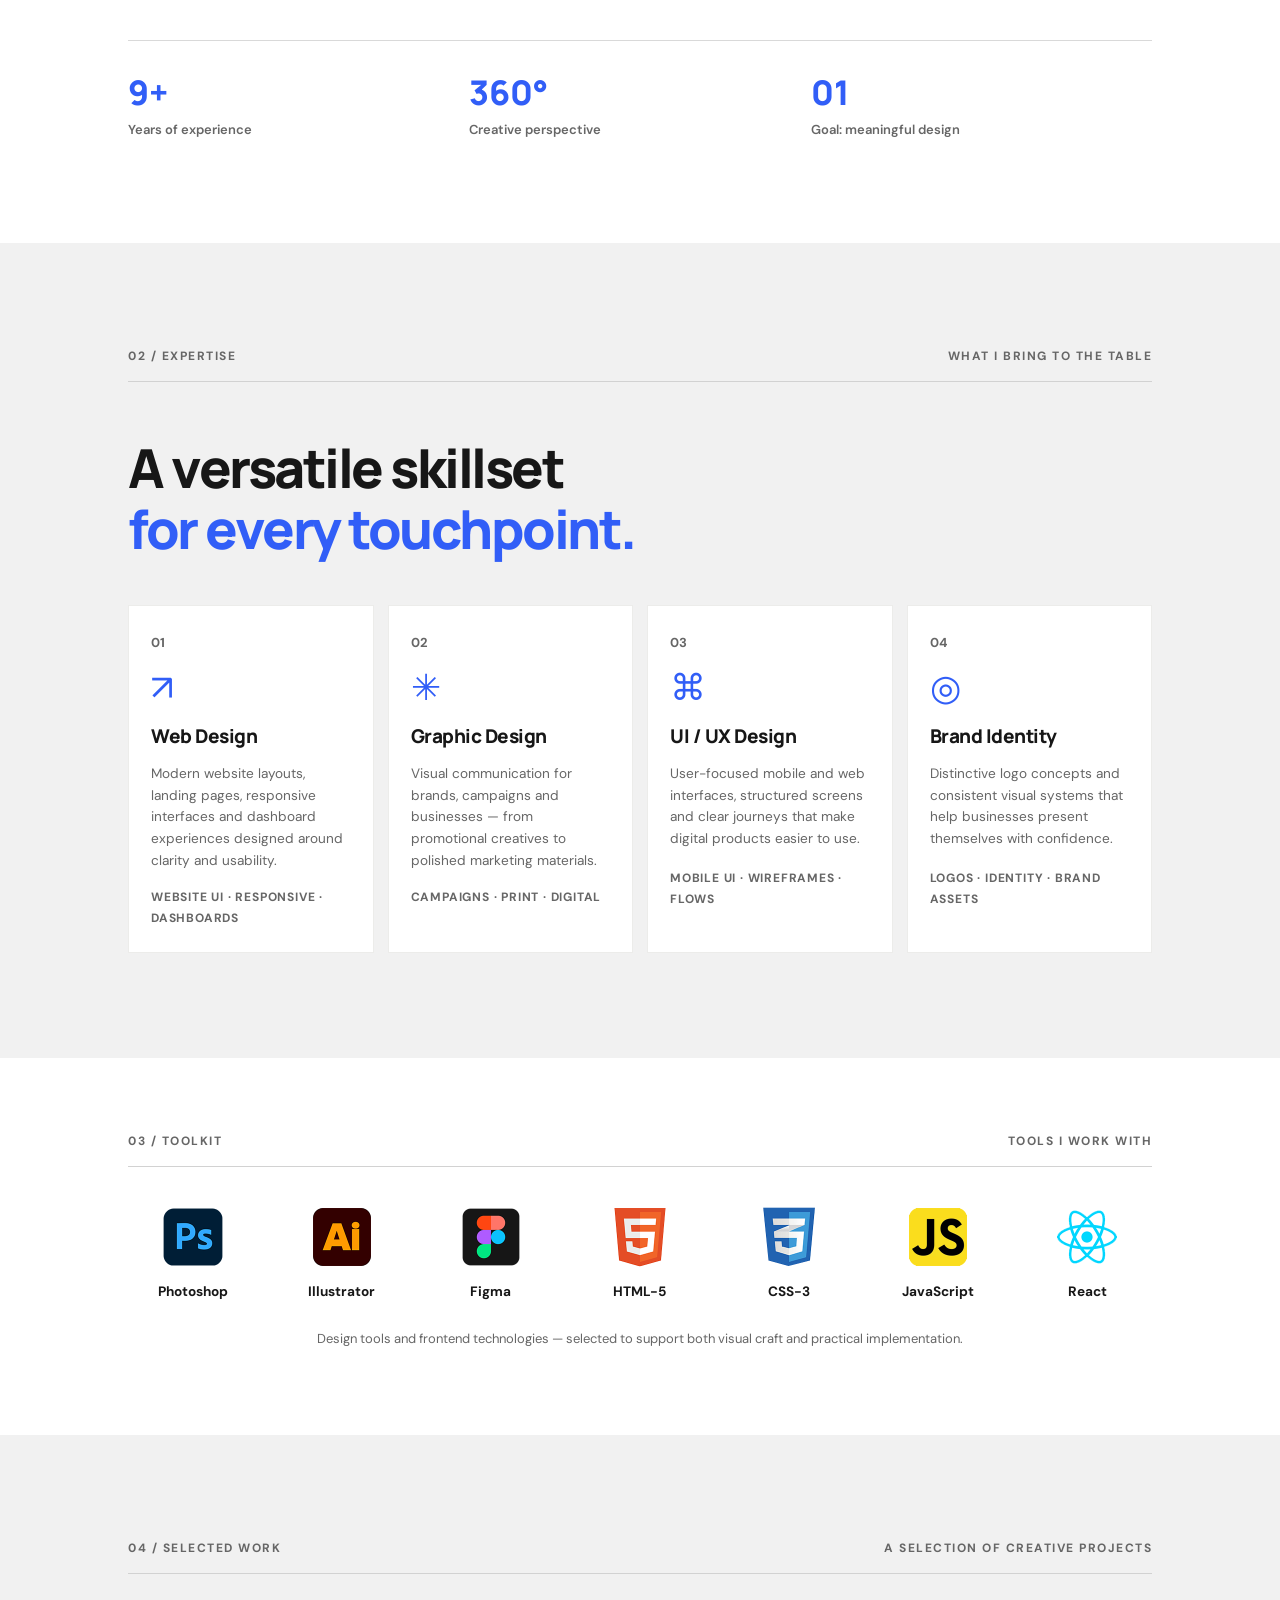
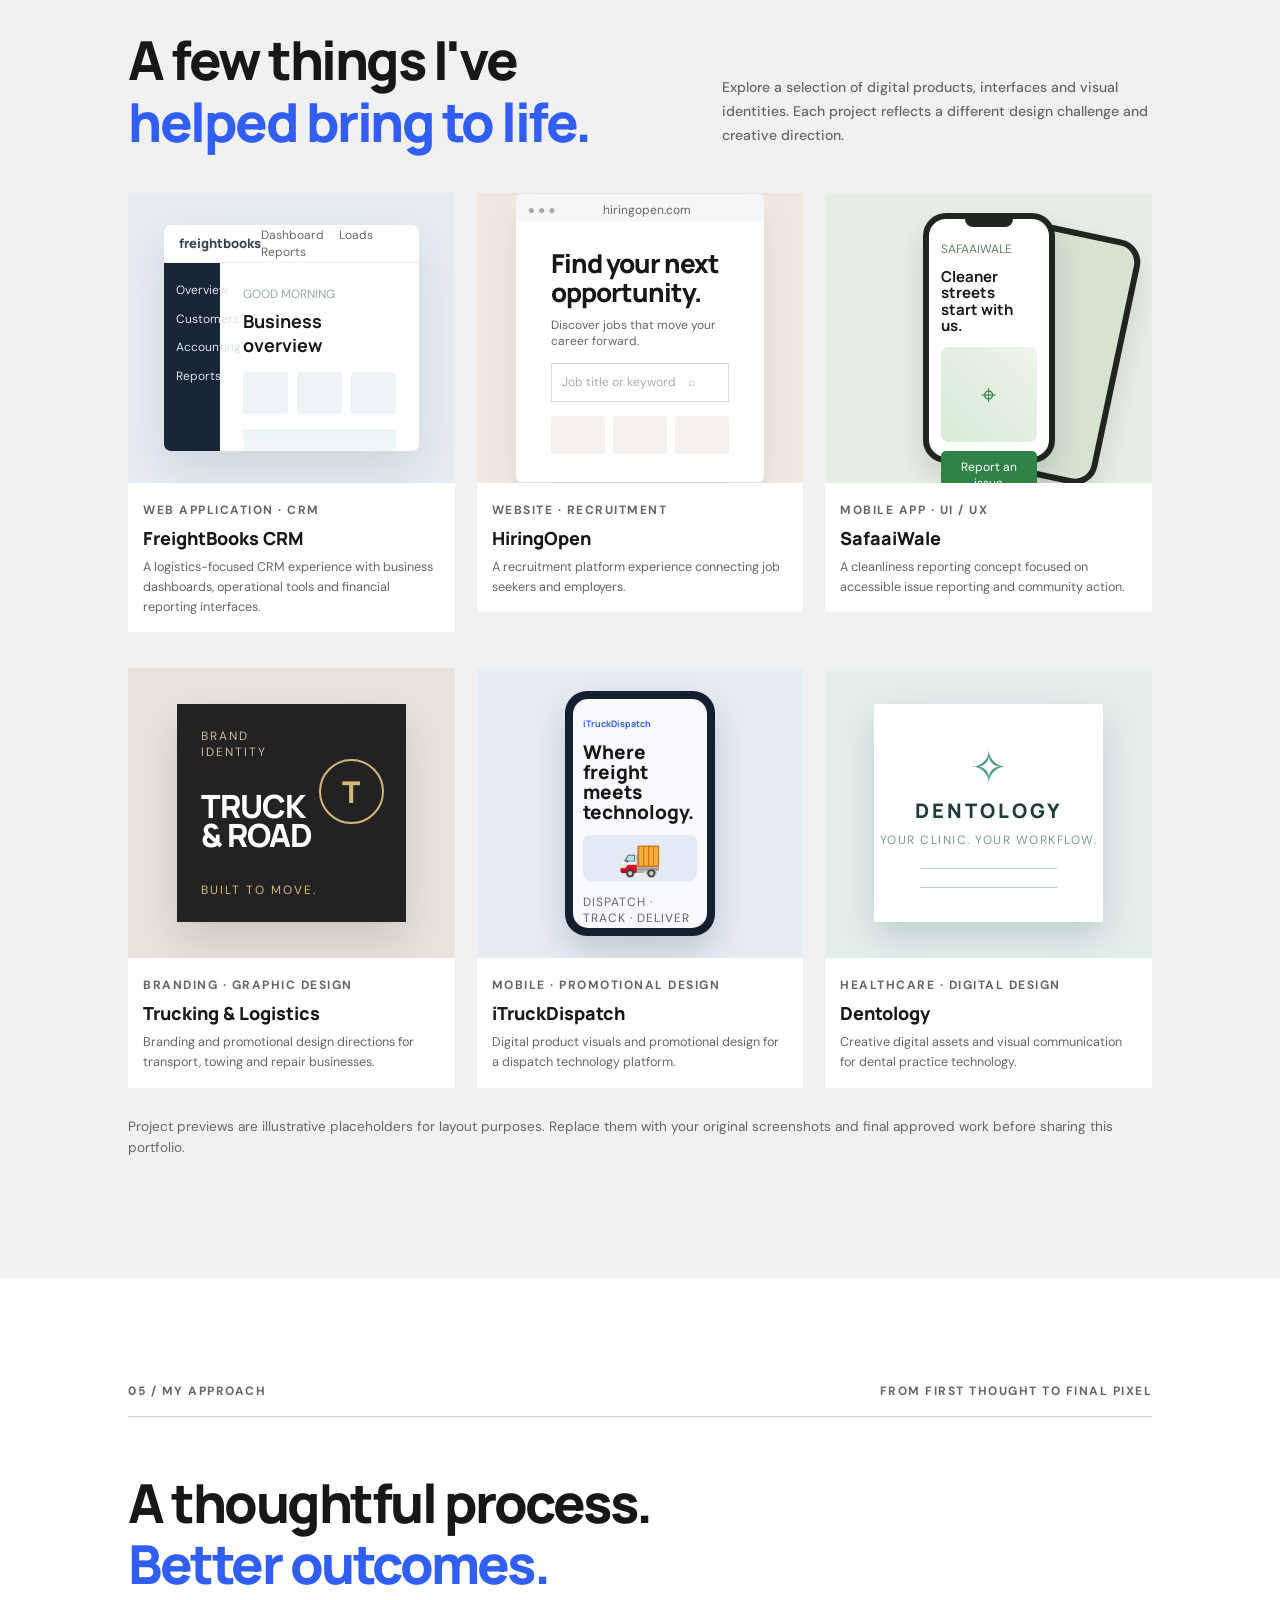
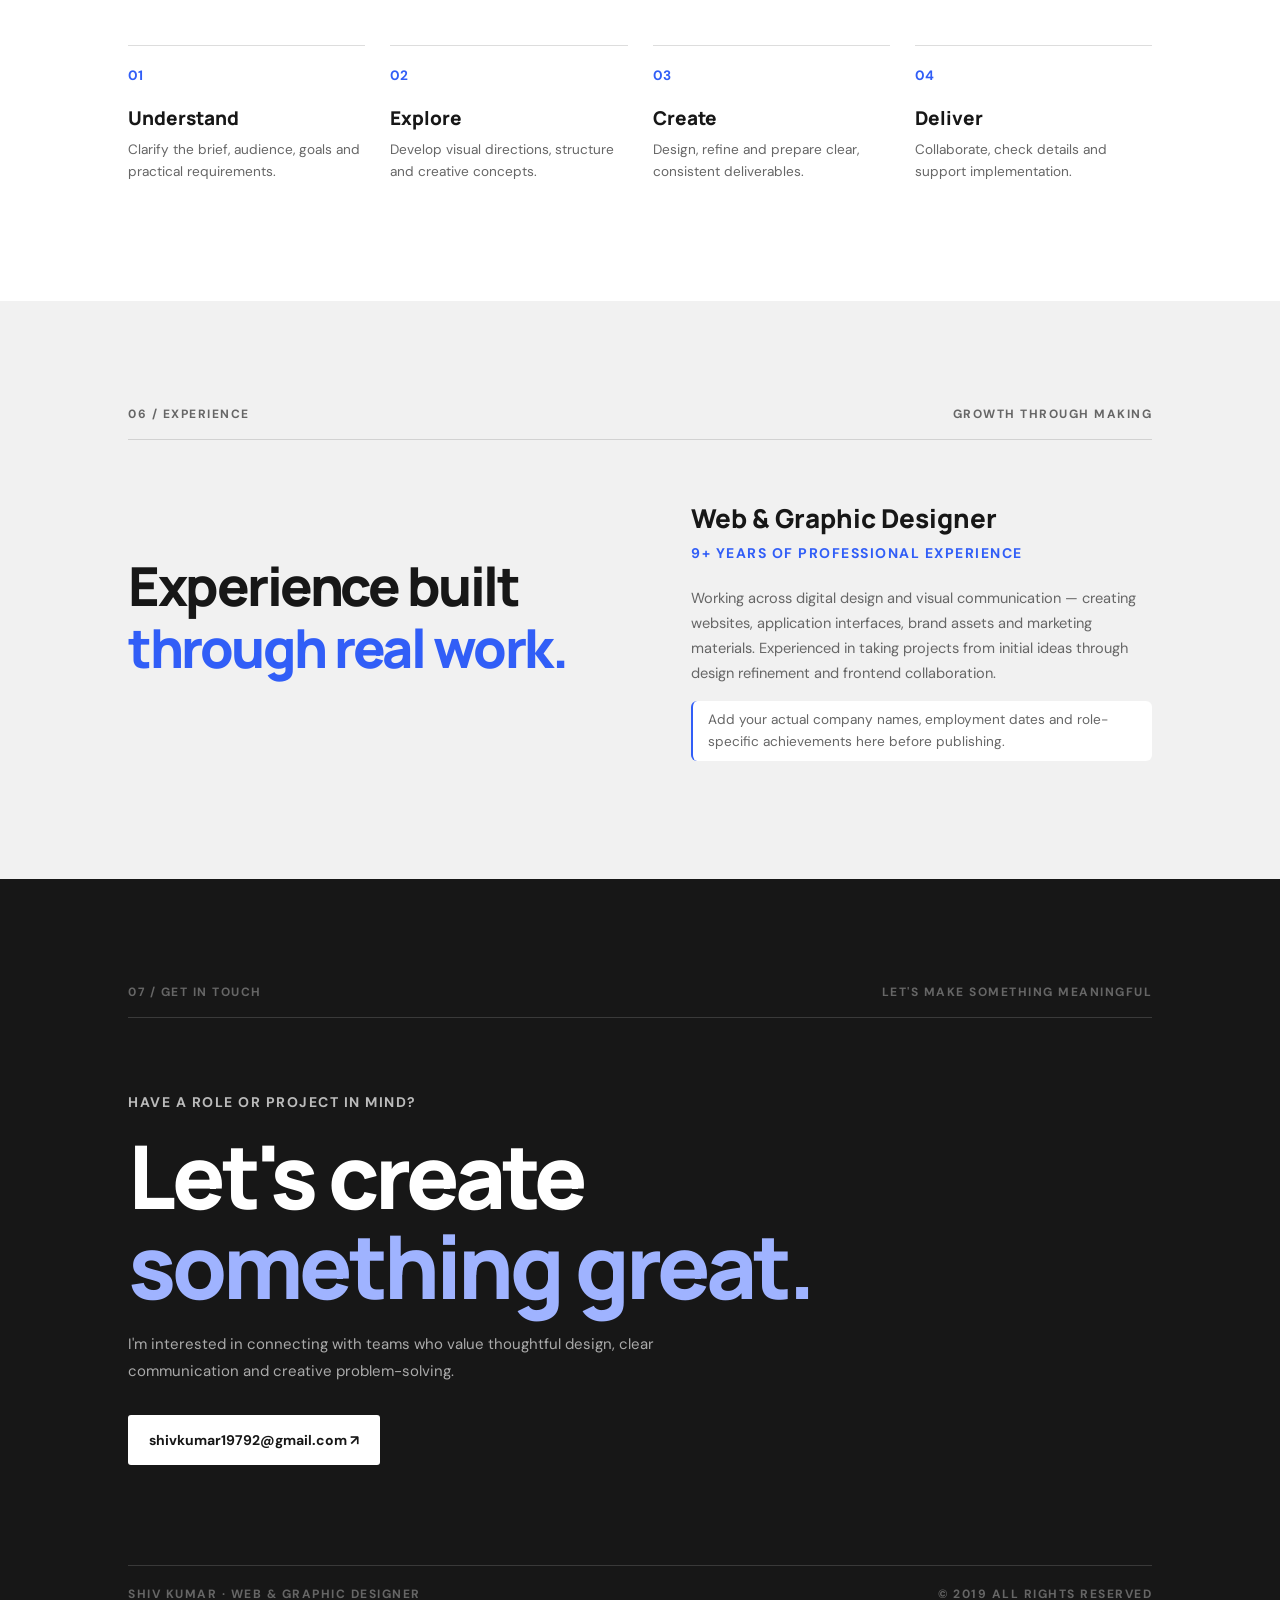
==== commit a7c8ff41: "Add files via upload" ====
--- a/index.html
+++ b/index.html
@@ -17,7 +17,7 @@
     <button class="menu-toggle" aria-label="Toggle navigation" aria-expanded="false">☰</button>
     <nav class="nav" id="nav">
       <a href="#about">About</a><a href="#services">Expertise</a><a href="#work">Projects</a><a href="#experience">Experience</a><a href="#contact">Contact</a>
-      <a class="nav-cta" href="Shiv-Kumar-Portfolio.pdf" download>Download Portfolio</a>
+      <a class="nav-cta" href="Shiv-Kumar-Portfolio.pdf" download>Download Resume</a>
     </nav>
   </header>
 
@@ -30,21 +30,19 @@
         <p class="hero-text">Web & Graphic Designer with <strong>9+ years of experience</strong> turning ideas into thoughtful websites, engaging interfaces and memorable visual identities.</p>
         <div class="hero-actions">
           <a class="button button-dark" href="#work">Explore my work <span>↗</span></a>
-          <a class="text-link" href="Shiv-Kumar-Portfolio.pdf" download>Download PDF <span>↓</span></a>
+          <a class="text-link" href="Shiv-Kumar-Portfolio.pdf" download>Download Resume <span>↓</span></a>
         </div>
         <div class="hero-meta"><span>WEB DESIGN</span><i></i><span>GRAPHIC DESIGN</span><i></i><span>UI / UX</span></div>
       </div>
       <div class="hero-visual">
         <div class="photo-frame">
           <div class="photo-placeholder">
-            <div class="photo-icon">＋</div>
-            <strong>Add your professional photo</strong>
-            <span>Replace <code>images/shiv-profile.jpg</code></span>
+           <img src="assets/shiv-portrait.png"/>
           </div>
           <div class="photo-caption"><span>SHIV KUMAR</span><span>DESIGNER / CREATIVE THINKER</span></div>
         </div>
         <div class="floating-note"><span class="note-star">✳</span><div><strong>9+ Years</strong><small>Creating with purpose</small></div></div>
-        <div class="visual-index">01 — 05</div>
+        <!-- <div class="visual-index">01 — 05</div> -->
       </div>
     </section>
 
--- a/style.css
+++ b/style.css
@@ -145,7 +145,7 @@
     gap: 13px;
     color: #666;
     margin-top: 55px;
-    font-size: 9px;
+    font-size: 12px;
 }
 .hero-meta i {
     width: 3px;
@@ -154,18 +154,18 @@
     border-radius: 50%}
 .hero-visual {
     position: relative;
-    max-width: 430px;
+    /* max-width: 430px; */
     width: 100%;
     justify-self: end;
 }
 .photo-frame {
     background: #f1f1ef;
     padding: 13px 13px 0;
-    transform: rotate(2deg);
+    /* transform: rotate(2deg); */
     box-shadow: 0 20px 60px #0000000c;
 }
 .photo-placeholder {
-    height: 425px;
+    height: 340px;
     background: linear-gradient(145deg, #e9e9e6, #d8d8d4);
     display: flex;
     align-items: center;
@@ -187,8 +187,15 @@
 .photo-placeholder strong {
     font-size: 14px;
 }
+
+.photo-placeholder img{
+    max-width: 100%;
+    position: absolute;
+    top: -115px;
+}
+
 .photo-placeholder span {
-    font-size: 11px;
+    font-size: 12px;
 }
 .photo-caption {
     height: 43px;
@@ -196,7 +203,7 @@
     justify-content: space-between;
     align-items: center;
     color: #666;
-    font-size: 8px;
+    font-size: 12px;
 }
 .floating-note {
     position: absolute;
@@ -252,7 +259,7 @@
     color: #666;
     border-bottom: 1px solid #d2d2d2;
     padding-bottom: 17px;
-    font-size: 9px;
+    font-size: 12px;
 }
 .about-grid {
     display: grid;
@@ -337,7 +344,7 @@
     min-height: 90px;
 }
 .tag-list {
-    font-size: 8px;
+    font-size: 12px;
     color: #666;
     letter-spacing: .8px;
 }
@@ -449,20 +456,20 @@
     align-items: center;
     justify-content: space-between;
     padding: 0 15px;
-    font-size: 10px;
+    font-size: 12px;
     color: #345;
 }
 .mock-top b {
     font: 800 13px Manrope;
 }
 .mock-top span {
-    font-size: 8px;
+    font-size: 12px;
     color: #666;
 }
 .mock-body {
     display: flex;
     height: calc(100% - 38px);
-    font-size: 9px;
+    font-size: 12px;
 }
 .mock-body aside {
     width: 22%;
@@ -475,7 +482,7 @@
     padding: 23px;
     width: 78%}
 .mock-content small {
-    font-size: 7px;
+    font-size: 12px;
     color: #9aa;
 }
 .mock-content h4 {
@@ -513,7 +520,7 @@
     background: #f6f6f6;
     padding: 8px 12px;
     color: #aaa;
-    font-size: 8px;
+    font-size: 12px;
 }
 .browser-bar span {
     margin-left: 20%;
@@ -529,13 +536,13 @@
 .hiring-screen small {
     display: block;
     color: #666;
-    font-size: 8px;
+    font-size: 12px;
     margin: 10px 0;
 }
 .search-line {
     border: 1px solid #ddd;
     padding: 10px;
-    font-size: 8px;
+    font-size: 12px;
     color: #aaa;
     margin: 14px 0;
 }
@@ -577,11 +584,11 @@
     margin: -7px auto 9px;
 }
 .phone-screen {
-    font-size: 8px;
+    font-size: 12px;
     padding: 5px;
 }
 .phone-screen small {
-    font-size: 7px;
+    font-size: 12px;
     color: #63806a;
 }
 .phone-screen h4 {
@@ -626,7 +633,7 @@
     box-shadow: 0 18px 40px #0002;
 }
 .brand-board>span {
-    font-size: 8px;
+    font-size: 12px;
     letter-spacing: 2px;
     color: #c8b99b;
 }
@@ -648,7 +655,7 @@
     font: 800 30px Manrope;
 }
 .brand-board small {
-    font-size: 8px;
+    font-size: 12px;
     letter-spacing: 2px;
     color: #d5b77a;
 }
@@ -688,7 +695,7 @@
     font-size: 35px;
 }
 .dispatch-screen small {
-    font-size: 6px;
+    font-size: 12px;
     letter-spacing: 1px;
     color: #666;
 }
@@ -715,7 +722,7 @@
     color: #203c3a;
 }
 .dental-board small {
-    font-size: 7px;
+    font-size: 12px;
     letter-spacing: 1.5px;
     color: #7b9994;
     margin-top: 8px;
@@ -735,7 +742,7 @@
     background: #fff;
 }
 .project-type {
-    font-size: 8px;
+    font-size: 12px;
     color: #666;
 }
 .project-info h3 {
@@ -858,7 +865,7 @@
     margin-top: 100px;
     padding-top: 20px;
     color: #666;
-    font-size: 8px;
+    font-size: 12px;
 }
 .menu-open {
     display: flex!important;
@@ -884,6 +891,12 @@
 }
 }
 @media(max-width:650px) {
+
+   .photo-placeholder img{
+    position: relative;
+    top: 15px;
+    }
+
     .site-header {
     height: 68px;
 }
@@ -911,19 +924,38 @@
 .hero h1 {
     font-size: 51px;
 }
+
+.hero h1 br{
+  display: none;
+}
+
+.hero h1 span{
+  display: inline-block;
+}
+
 .hero-visual {
     justify-self: center;
-    max-width: 340px;
+    max-width: 100%;
 }
 .photo-placeholder {
-    height: 340px;
-}
+    height: 320px;
+}
+
+.ticker{
+ white-space: normal;
+ line-height: 24px;
+}
+
+.ticker div{
+    word-spacing: 10px;
+}
+
 .floating-note {
     left: -15px;
     bottom: 55px;
 }
 .section {
-    padding: 70px 7%}
+    padding: 50px 7%}
 .section-label span:last-child {
     display: none;
 }
@@ -968,7 +1000,7 @@
     width: 90%;
     height: 78%}
 .mock-body aside {
-    font-size: 7px;
+    font-size: 12px;
     padding: 14px 7px;
 }
 .mock-content {
@@ -999,7 +1031,7 @@
     flex-direction: column;
 }
 .hero-meta {
-    font-size: 7px;
+    font-size: 12px;
     gap: 8px;
 }
 }
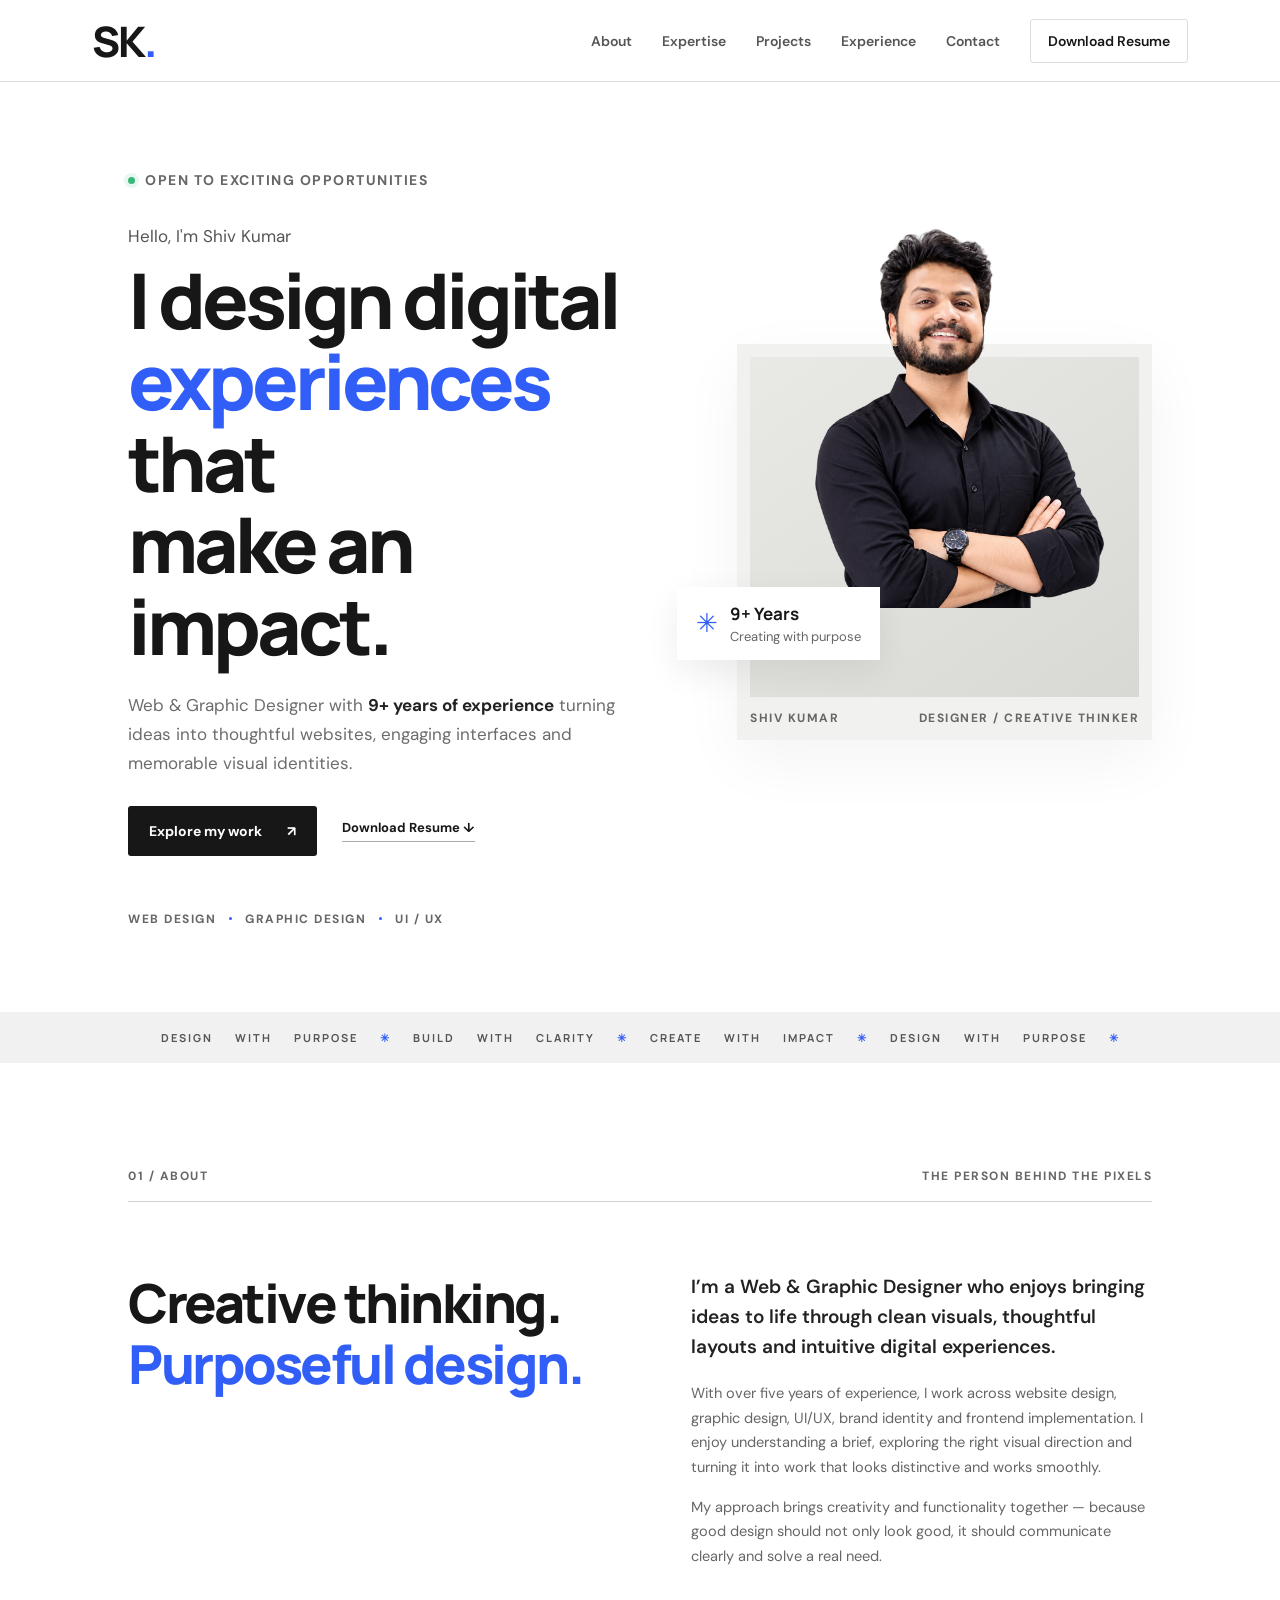
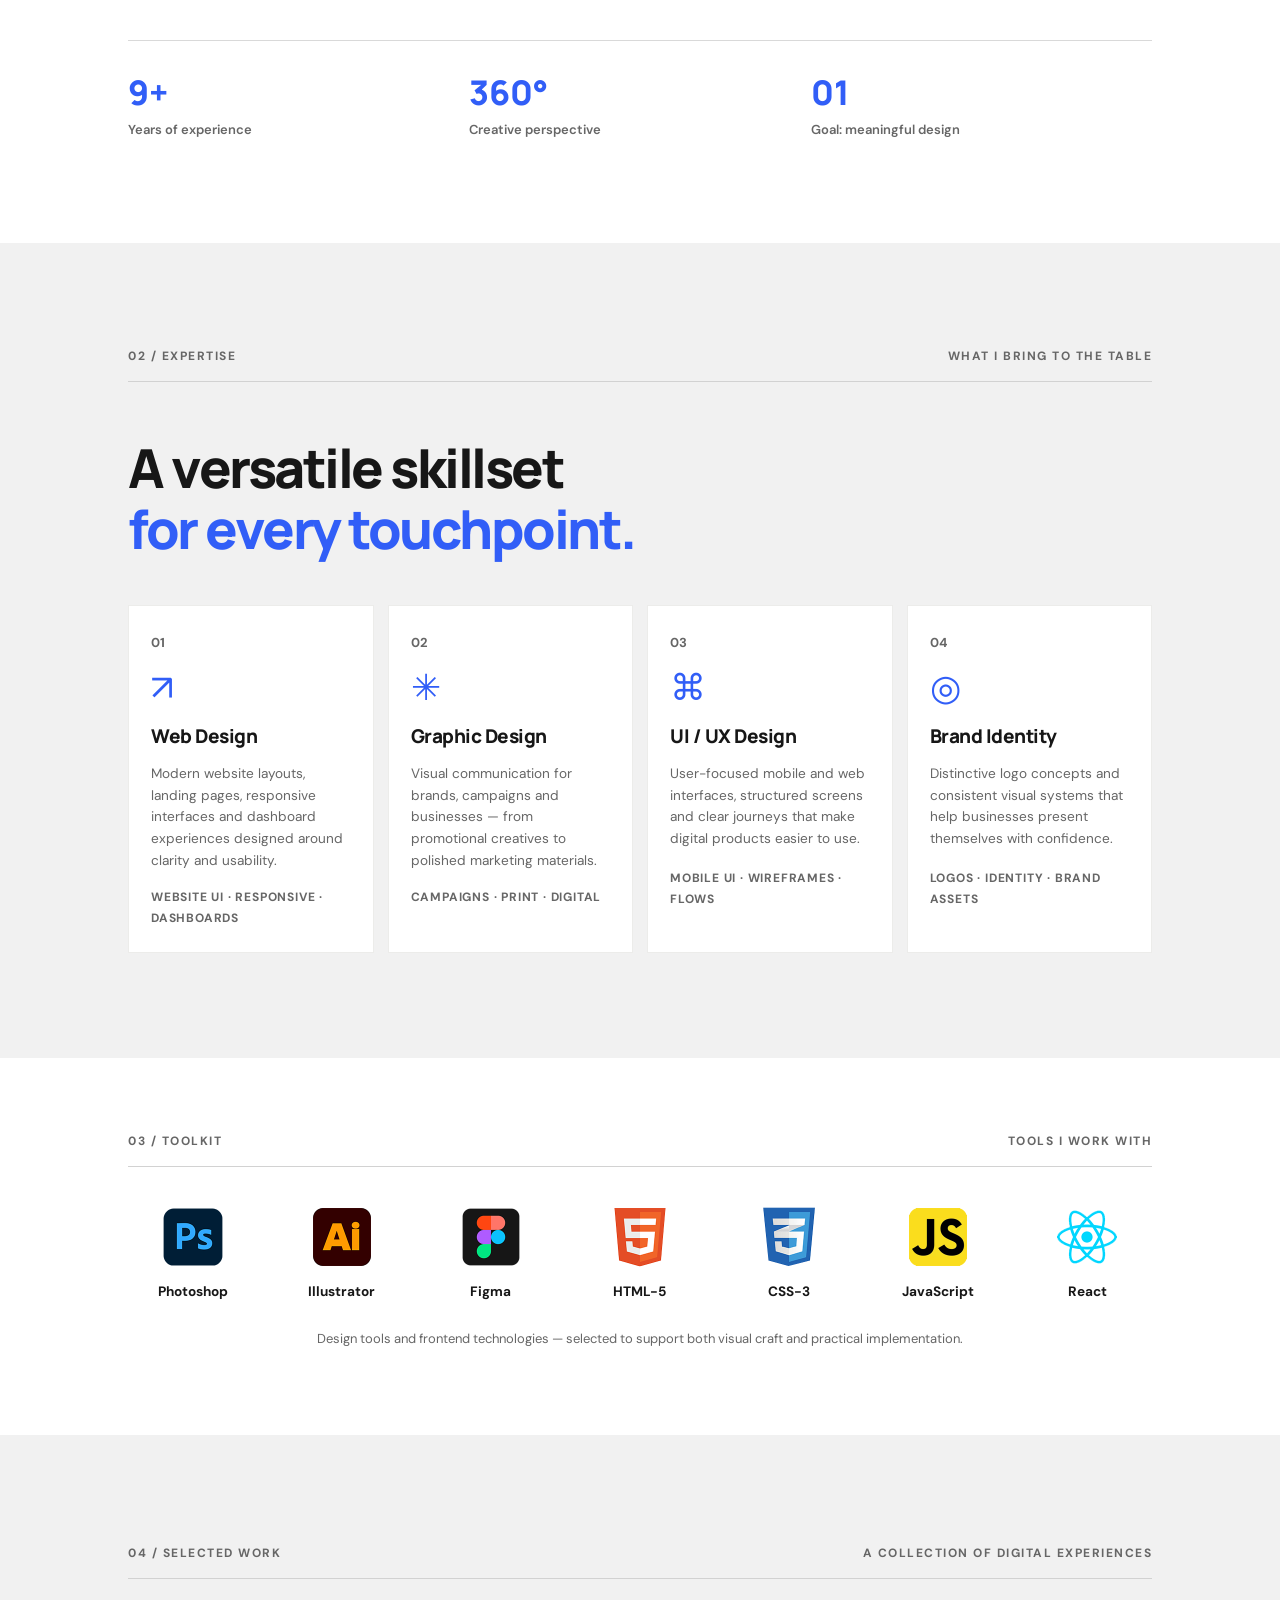
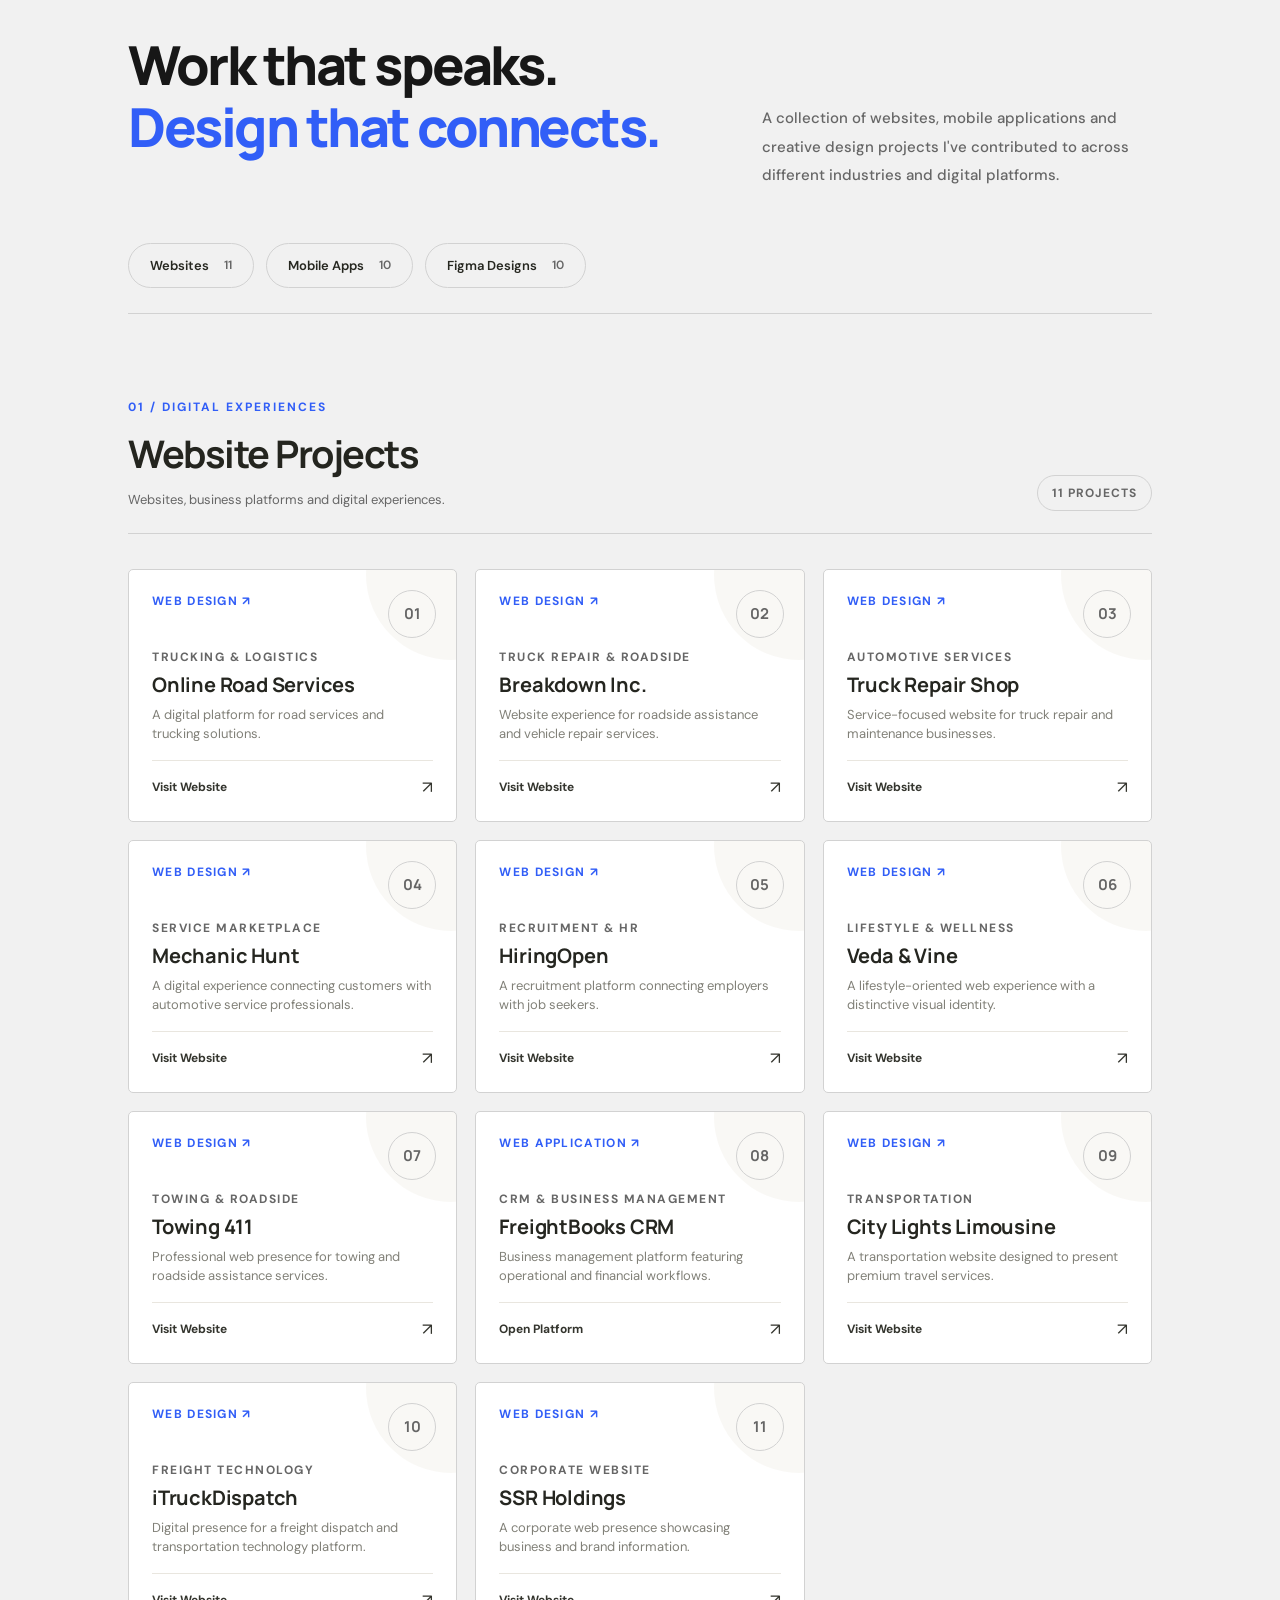
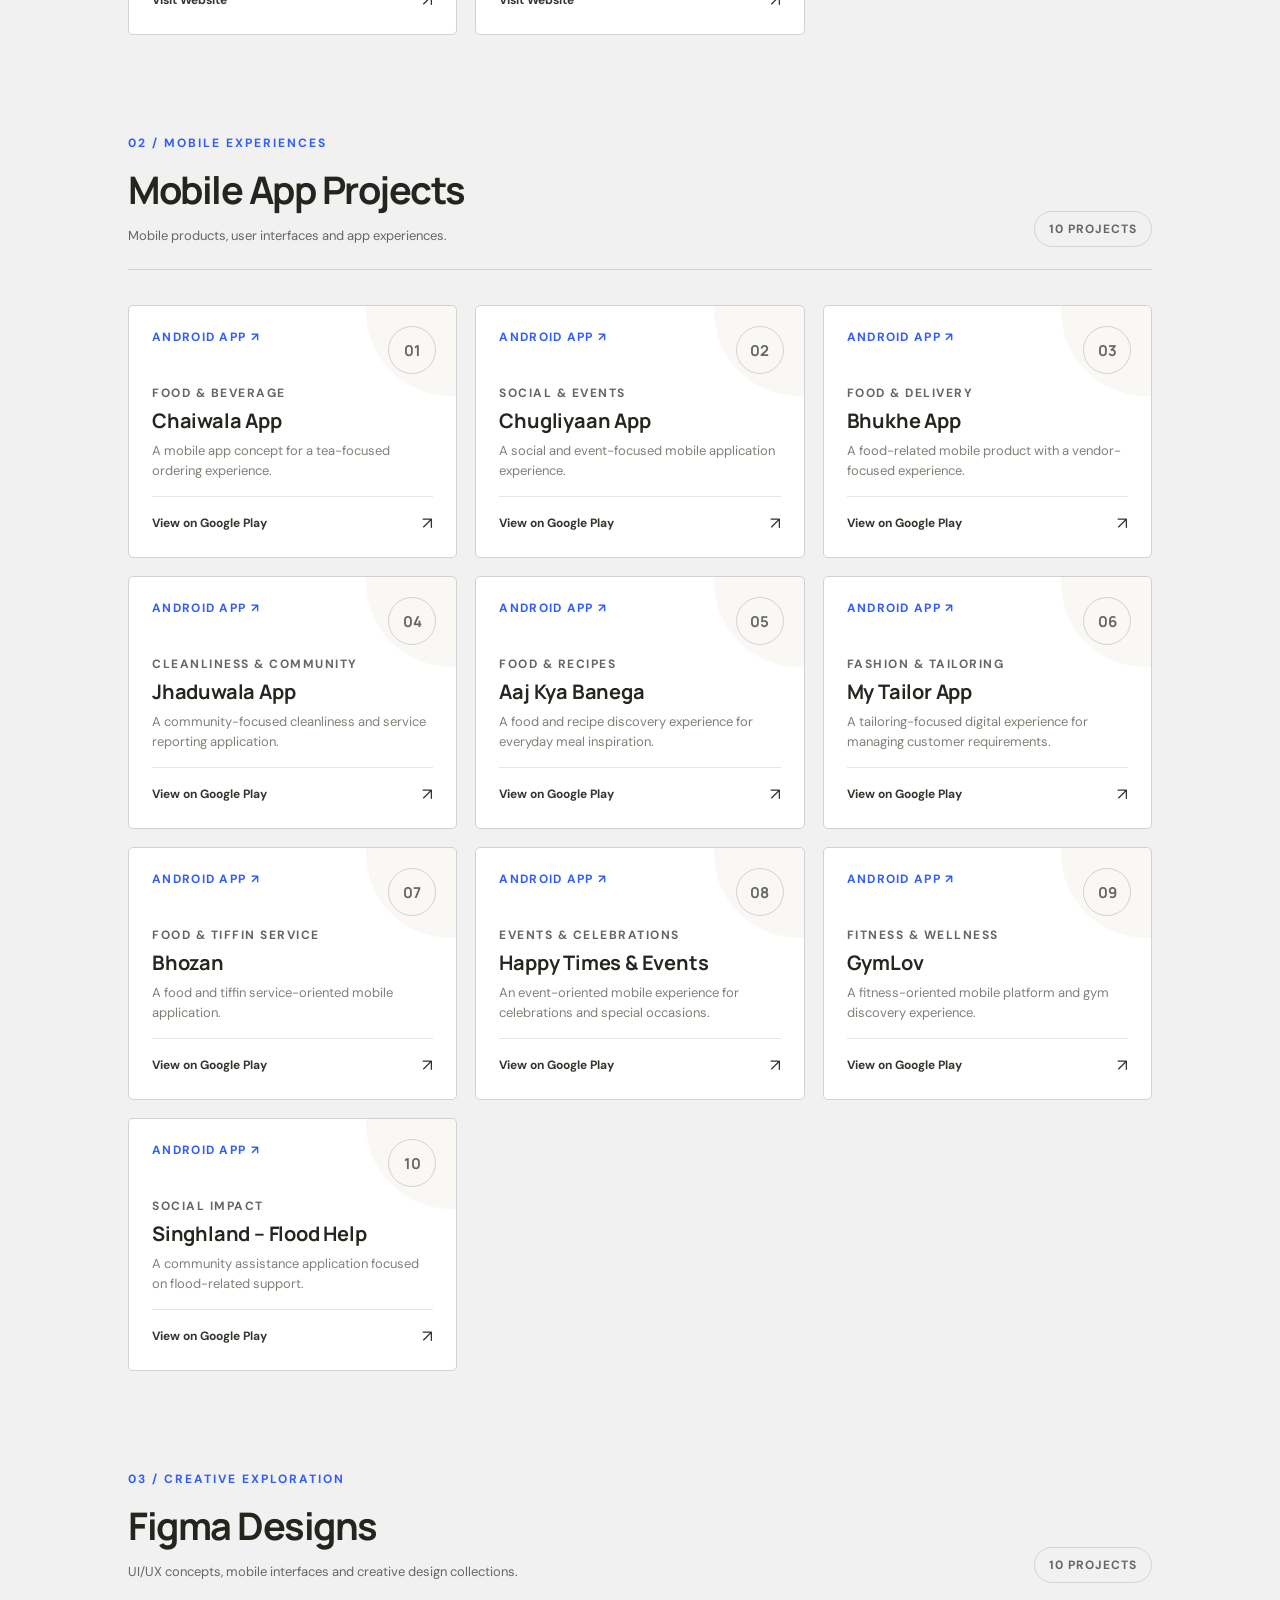
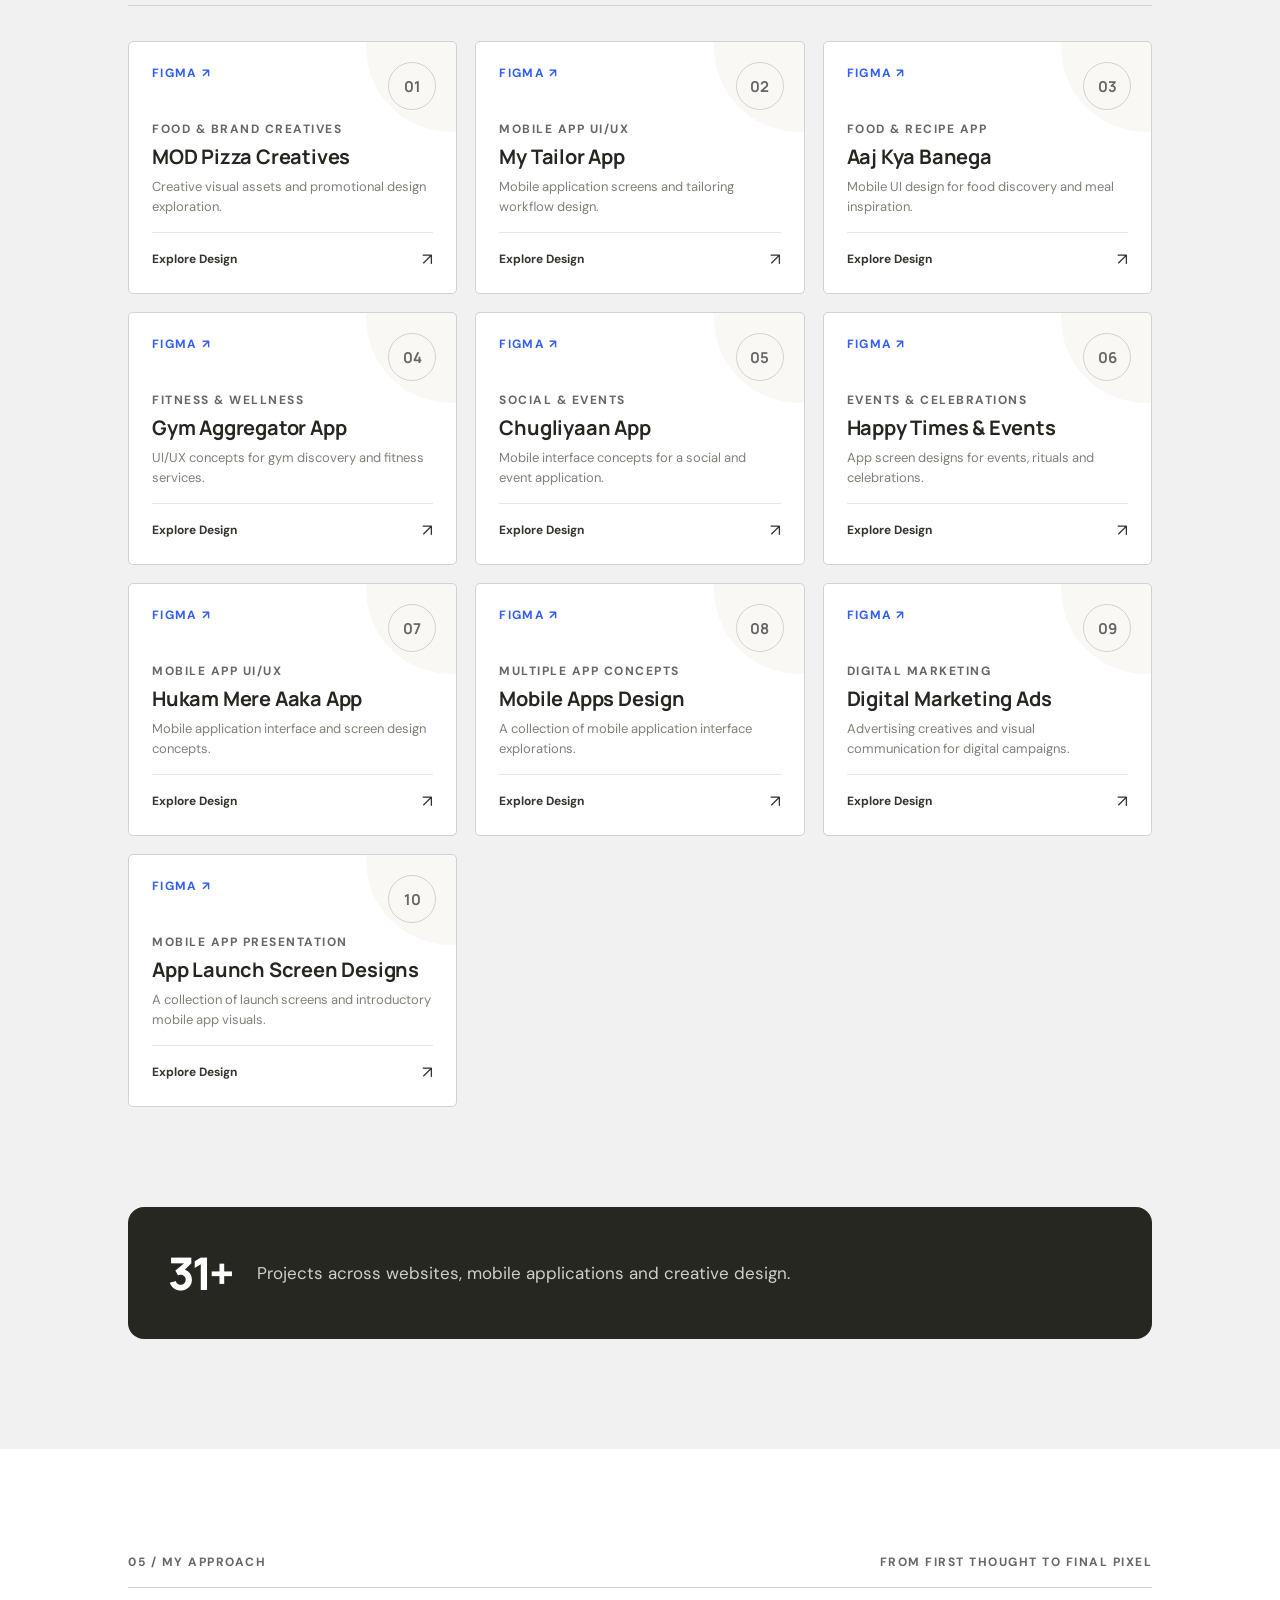
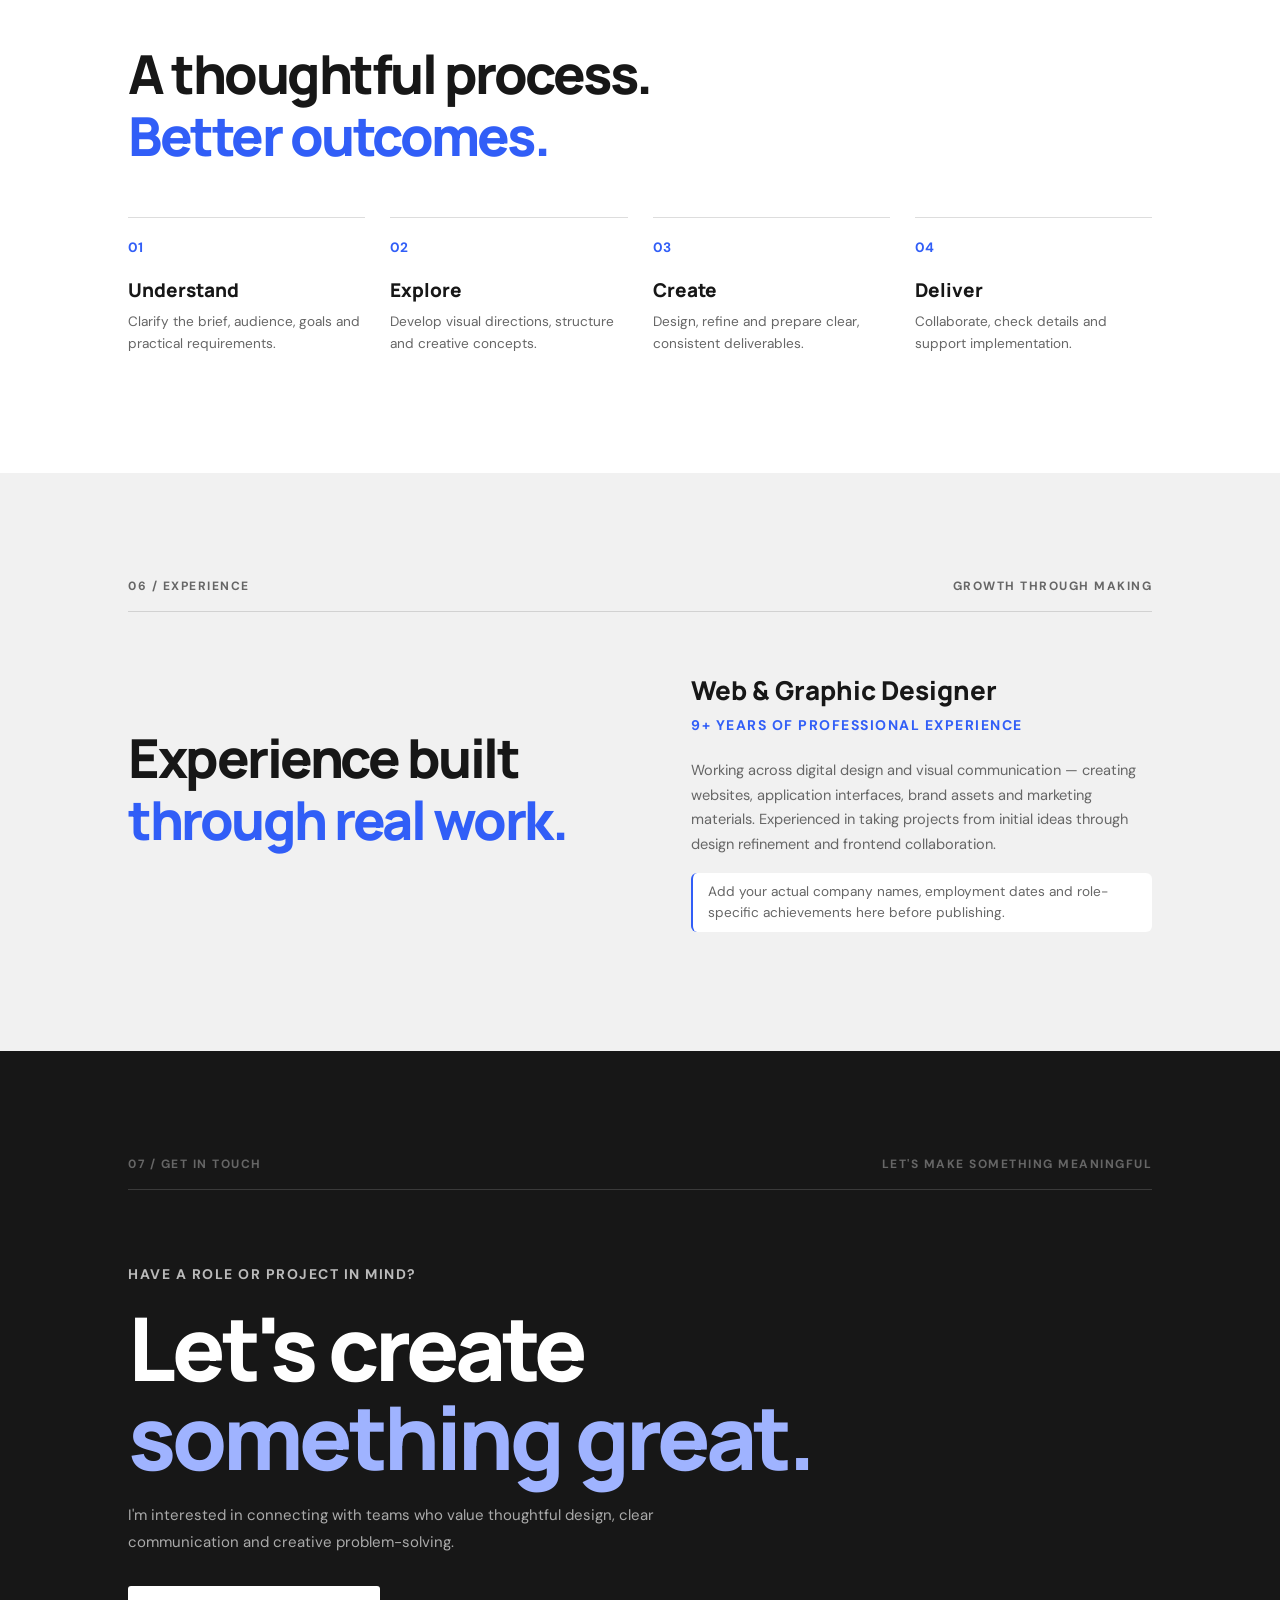
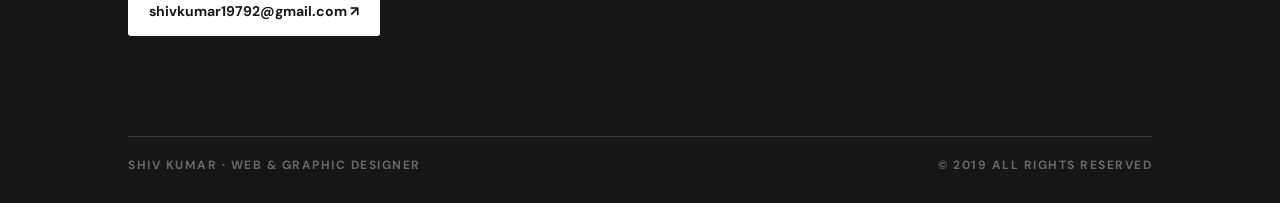
==== commit 5687c8c5: "Add files via upload" ====
--- a/index.html
+++ b/index.html
@@ -90,37 +90,434 @@
       <p class="tools-note">Design tools and frontend technologies — selected to support both visual craft and practical implementation.</p>
     </section>
 
-    <section class="section work" id="work">
-      <div class="section-label"><span>04 / SELECTED WORK</span><span>A SELECTION OF CREATIVE PROJECTS</span></div>
-      <div class="work-heading"><h2 class="section-heading">A few things I've<br><em>helped bring to life.</em></h2><p>Explore a selection of digital products, interfaces and visual identities. Each project reflects a different design challenge and creative direction.</p></div>
-      <div class="project-grid">
-        <article class="project">
-          <div class="project-art freight-art"><div class="mock-window"><div class="mock-top"><b>freightbooks</b><span>Dashboard　 Loads　 Reports</span></div><div class="mock-body"><aside>Overview<br><br>Customers<br><br>Accounting<br><br>Reports</aside><div class="mock-content"><small>GOOD MORNING</small><h4>Business overview</h4><div class="metric-row"><i></i><i></i><i></i></div><div class="chart-placeholder"></div></div></div></div></div>
-          <div class="project-info"><div><span class="project-type">WEB APPLICATION · CRM</span><h3>FreightBooks CRM</h3><p>A logistics-focused CRM experience with business dashboards, operational tools and financial reporting interfaces.</p></div></div>
-        </article>
-        <article class="project">
-          <div class="project-art hiring-art"><div class="browser"><div class="browser-bar">● ● ● <span>hiringopen.com</span></div><div class="hiring-screen"><b>Find your next<br>opportunity.</b><small>Discover jobs that move your career forward.</small><div class="search-line">Job title or keyword　⌕</div><div class="job-lines"><i></i><i></i><i></i></div></div></div></div>
-          <div class="project-info"><div><span class="project-type">WEBSITE · RECRUITMENT</span><h3>HiringOpen</h3><p>A recruitment platform experience connecting job seekers and employers.</p></div></div>
-        </article>
-        <article class="project">
-          <div class="project-art safai-art"><div class="phone"><div class="phone-notch"></div><div class="phone-screen"><small>SAFAAIWALE</small><h4>Cleaner streets<br>start with us.</h4><div class="green-map">⌖</div><div class="report-btn">Report an issue</div><div class="phone-tabs">⌂　 ◉　 ♡　 ☺</div></div></div><div class="phone phone-back"></div></div>
-          <div class="project-info"><div><span class="project-type">MOBILE APP · UI / UX</span><h3>SafaaiWale</h3><p>A cleanliness reporting concept focused on accessible issue reporting and community action.</p></div></div>
-        </article>
-        <article class="project">
-          <div class="project-art brand-art"><div class="brand-board"><span>BRAND<br>IDENTITY</span><b>TRUCK<br> & ROAD</b><div class="brand-stamp">T</div><small>BUILT TO MOVE.</small></div></div>
-          <div class="project-info"><div><span class="project-type">BRANDING · GRAPHIC DESIGN</span><h3>Trucking & Logistics</h3><p>Branding and promotional design directions for transport, towing and repair businesses.</p></div></div>
-        </article>
-        <article class="project">
-          <div class="project-art dispatch-art"><div class="dispatch-phone"><div class="dispatch-screen"><span>iTruckDispatch</span><b>Where freight<br>meets technology.</b><div class="truck-illustration">🚚</div><small>DISPATCH · TRACK · DELIVER</small></div></div></div>
-          <div class="project-info"><div><span class="project-type">MOBILE · PROMOTIONAL DESIGN</span><h3>iTruckDispatch</h3><p>Digital product visuals and promotional design for a dispatch technology platform.</p></div></div>
-        </article>
-        <article class="project">
-          <div class="project-art dental-art"><div class="dental-board"><div class="tooth">✧</div><span>DENTOLOGY</span><small>YOUR CLINIC. YOUR WORKFLOW.</small><div class="dental-lines"></div></div></div>
-          <div class="project-info"><div><span class="project-type">HEALTHCARE · DIGITAL DESIGN</span><h3>Dentology</h3><p>Creative digital assets and visual communication for dental practice technology.</p></div></div>
-        </article>
-      </div>
-      <p class="portfolio-disclaimer">Project previews are illustrative placeholders for layout purposes. Replace them with your original screenshots and final approved work before sharing this portfolio.</p>
-    </section>
+
+<section class="section work portfolio-work" id="work">
+
+  <div class="section-label">
+    <span>04 / SELECTED WORK</span>
+    <span>A COLLECTION OF DIGITAL EXPERIENCES</span>
+  </div>
+
+  <div class="work-heading">
+    <h2 class="section-heading">
+      Work that speaks.<br>
+      <em>Design that connects.</em>
+    </h2>
+    <p>
+      A collection of websites, mobile applications and creative
+      design projects I've contributed to across different
+      industries and digital platforms.
+    </p>
+  </div>
+
+  <!-- PROJECT NAVIGATION -->
+  <div class="project-navigation">
+    <a href="#website-projects">Websites <span>11</span></a>
+    <a href="#mobile-projects">Mobile Apps <span>10</span></a>
+    <a href="#figma-projects">Figma Designs <span>10</span></a>
+  </div>
+
+  <!-- WEBSITE PROJECTS -->
+  <div class="project-category" id="website-projects">
+
+    <div class="category-heading">
+      <div>
+        <span class="category-index">01 / DIGITAL EXPERIENCES</span>
+        <h3>Website Projects</h3>
+        <p>Websites, business platforms and digital experiences.</p>
+      </div>
+      <span class="category-count">11 PROJECTS</span>
+    </div>
+
+    <div class="project-grid">
+
+      <a class="portfolio-card" href="https://www.onlineroadservices.com/" target="_blank" rel="noopener noreferrer">
+        <div class="portfolio-card-top"><span>WEB DESIGN ↗</span></div>
+        <div class="portfolio-card-icon">01</div>
+        <div class="portfolio-card-info">
+          <span class="project-type">TRUCKING & LOGISTICS</span>
+          <h3>Online Road Services</h3>
+          <p>A digital platform for road services and trucking solutions.</p>
+          <span class="project-visit">Visit Website <b>↗</b></span>
+        </div>
+      </a>
+
+      <a class="portfolio-card" href="https://breakdowninc.net/home" target="_blank" rel="noopener noreferrer">
+        <div class="portfolio-card-top"><span>WEB DESIGN ↗</span></div>
+        <div class="portfolio-card-icon">02</div>
+        <div class="portfolio-card-info">
+          <span class="project-type">TRUCK REPAIR & ROADSIDE</span>
+          <h3>Breakdown Inc.</h3>
+          <p>Website experience for roadside assistance and vehicle repair services.</p>
+          <span class="project-visit">Visit Website <b>↗</b></span>
+        </div>
+      </a>
+
+      <a class="portfolio-card" href="https://truckrepairshop.net/" target="_blank" rel="noopener noreferrer">
+        <div class="portfolio-card-top"><span>WEB DESIGN ↗</span></div>
+        <div class="portfolio-card-icon">03</div>
+        <div class="portfolio-card-info">
+          <span class="project-type">AUTOMOTIVE SERVICES</span>
+          <h3>Truck Repair Shop</h3>
+          <p>Service-focused website for truck repair and maintenance businesses.</p>
+          <span class="project-visit">Visit Website <b>↗</b></span>
+        </div>
+      </a>
+
+      <a class="portfolio-card" href="https://www.mechanichunt.com/" target="_blank" rel="noopener noreferrer">
+        <div class="portfolio-card-top"><span>WEB DESIGN ↗</span></div>
+        <div class="portfolio-card-icon">04</div>
+        <div class="portfolio-card-info">
+          <span class="project-type">SERVICE MARKETPLACE</span>
+          <h3>Mechanic Hunt</h3>
+          <p>A digital experience connecting customers with automotive service professionals.</p>
+          <span class="project-visit">Visit Website <b>↗</b></span>
+        </div>
+      </a>
+
+      <a class="portfolio-card" href="https://hiringopen.com/" target="_blank" rel="noopener noreferrer">
+        <div class="portfolio-card-top"><span>WEB DESIGN ↗</span></div>
+        <div class="portfolio-card-icon">05</div>
+        <div class="portfolio-card-info">
+          <span class="project-type">RECRUITMENT & HR</span>
+          <h3>HiringOpen</h3>
+          <p>A recruitment platform connecting employers with job seekers.</p>
+          <span class="project-visit">Visit Website <b>↗</b></span>
+        </div>
+      </a>
+
+      <a class="portfolio-card" href="https://vedaandvine.com/" target="_blank" rel="noopener noreferrer">
+        <div class="portfolio-card-top"><span>WEB DESIGN ↗</span></div>
+        <div class="portfolio-card-icon">06</div>
+        <div class="portfolio-card-info">
+          <span class="project-type">LIFESTYLE & WELLNESS</span>
+          <h3>Veda & Vine</h3>
+          <p>A lifestyle-oriented web experience with a distinctive visual identity.</p>
+          <span class="project-visit">Visit Website <b>↗</b></span>
+        </div>
+      </a>
+
+      <a class="portfolio-card" href="https://towing411.net/" target="_blank" rel="noopener noreferrer">
+        <div class="portfolio-card-top"><span>WEB DESIGN ↗</span></div>
+        <div class="portfolio-card-icon">07</div>
+        <div class="portfolio-card-info">
+          <span class="project-type">TOWING & ROADSIDE</span>
+          <h3>Towing 411</h3>
+          <p>Professional web presence for towing and roadside assistance services.</p>
+          <span class="project-visit">Visit Website <b>↗</b></span>
+        </div>
+      </a>
+
+      <a class="portfolio-card" href="https://freightbooks.net/login" target="_blank" rel="noopener noreferrer">
+        <div class="portfolio-card-top"><span>WEB APPLICATION ↗</span></div>
+        <div class="portfolio-card-icon">08</div>
+        <div class="portfolio-card-info">
+          <span class="project-type">CRM & BUSINESS MANAGEMENT</span>
+          <h3>FreightBooks CRM</h3>
+          <p>Business management platform featuring operational and financial workflows.</p>
+          <span class="project-visit">Open Platform <b>↗</b></span>
+        </div>
+      </a>
+
+      <a class="portfolio-card" href="https://citylightslimousine.com/index" target="_blank" rel="noopener noreferrer">
+        <div class="portfolio-card-top"><span>WEB DESIGN ↗</span></div>
+        <div class="portfolio-card-icon">09</div>
+        <div class="portfolio-card-info">
+          <span class="project-type">TRANSPORTATION</span>
+          <h3>City Lights Limousine</h3>
+          <p>A transportation website designed to present premium travel services.</p>
+          <span class="project-visit">Visit Website <b>↗</b></span>
+        </div>
+      </a>
+
+      <a class="portfolio-card" href="https://www.itruckdispatch.com/" target="_blank" rel="noopener noreferrer">
+        <div class="portfolio-card-top"><span>WEB DESIGN ↗</span></div>
+        <div class="portfolio-card-icon">10</div>
+        <div class="portfolio-card-info">
+          <span class="project-type">FREIGHT TECHNOLOGY</span>
+          <h3>iTruckDispatch</h3>
+          <p>Digital presence for a freight dispatch and transportation technology platform.</p>
+          <span class="project-visit">Visit Website <b>↗</b></span>
+        </div>
+      </a>
+
+      <a class="portfolio-card" href="https://ssrholdings.net/" target="_blank" rel="noopener noreferrer">
+        <div class="portfolio-card-top"><span>WEB DESIGN ↗</span></div>
+        <div class="portfolio-card-icon">11</div>
+        <div class="portfolio-card-info">
+          <span class="project-type">CORPORATE WEBSITE</span>
+          <h3>SSR Holdings</h3>
+          <p>A corporate web presence showcasing business and brand information.</p>
+          <span class="project-visit">Visit Website <b>↗</b></span>
+        </div>
+      </a>
+
+    </div>
+  </div>
+
+
+  <!-- MOBILE APP PROJECTS -->
+  <div class="project-category" id="mobile-projects">
+
+    <div class="category-heading">
+      <div>
+        <span class="category-index">02 / MOBILE EXPERIENCES</span>
+        <h3>Mobile App Projects</h3>
+        <p>Mobile products, user interfaces and app experiences.</p>
+      </div>
+      <span class="category-count">10 PROJECTS</span>
+    </div>
+
+    <div class="project-grid">
+
+      <a class="portfolio-card mobile-card" href="https://play.google.com/store/search?q=chai+wala+app&c=apps&hl=en" target="_blank" rel="noopener noreferrer">
+        <div class="portfolio-card-top"><span>ANDROID APP ↗</span></div>
+        <div class="portfolio-card-icon">01</div>
+        <div class="portfolio-card-info">
+          <span class="project-type">FOOD & BEVERAGE</span>
+          <h3>Chaiwala App</h3>
+          <p>A mobile app concept for a tea-focused ordering experience.</p>
+          <span class="project-visit">View on Google Play <b>↗</b></span>
+        </div>
+      </a>
+
+      <a class="portfolio-card mobile-card" href="https://play.google.com/store/apps/details?id=com.event.chugliyaan&hl=en" target="_blank" rel="noopener noreferrer">
+        <div class="portfolio-card-top"><span>ANDROID APP ↗</span></div>
+        <div class="portfolio-card-icon">02</div>
+        <div class="portfolio-card-info">
+          <span class="project-type">SOCIAL & EVENTS</span>
+          <h3>Chugliyaan App</h3>
+          <p>A social and event-focused mobile application experience.</p>
+          <span class="project-visit">View on Google Play <b>↗</b></span>
+        </div>
+      </a>
+
+      <a class="portfolio-card mobile-card" href="https://play.google.com/store/apps/details?id=vendorapp.bhukhe.com" target="_blank" rel="noopener noreferrer">
+        <div class="portfolio-card-top"><span>ANDROID APP ↗</span></div>
+        <div class="portfolio-card-icon">03</div>
+        <div class="portfolio-card-info">
+          <span class="project-type">FOOD & DELIVERY</span>
+          <h3>Bhukhe App</h3>
+          <p>A food-related mobile product with a vendor-focused experience.</p>
+          <span class="project-visit">View on Google Play <b>↗</b></span>
+        </div>
+      </a>
+
+      <a class="portfolio-card mobile-card" href="https://play.google.com/store/apps/details?id=app.jhaduwala.com" target="_blank" rel="noopener noreferrer">
+        <div class="portfolio-card-top"><span>ANDROID APP ↗</span></div>
+        <div class="portfolio-card-icon">04</div>
+        <div class="portfolio-card-info">
+          <span class="project-type">CLEANLINESS & COMMUNITY</span>
+          <h3>Jhaduwala App</h3>
+          <p>A community-focused cleanliness and service reporting application.</p>
+          <span class="project-visit">View on Google Play <b>↗</b></span>
+        </div>
+      </a>
+
+      <a class="portfolio-card mobile-card" href="https://play.google.com/store/apps/details?id=com.aajkyabanega" target="_blank" rel="noopener noreferrer">
+        <div class="portfolio-card-top"><span>ANDROID APP ↗</span></div>
+        <div class="portfolio-card-icon">05</div>
+        <div class="portfolio-card-info">
+          <span class="project-type">FOOD & RECIPES</span>
+          <h3>Aaj Kya Banega</h3>
+          <p>A food and recipe discovery experience for everyday meal inspiration.</p>
+          <span class="project-visit">View on Google Play <b>↗</b></span>
+        </div>
+      </a>
+
+      <a class="portfolio-card mobile-card" href="https://play.google.com/store/apps/details?id=com.tailor.detail.tailor" target="_blank" rel="noopener noreferrer">
+        <div class="portfolio-card-top"><span>ANDROID APP ↗</span></div>
+        <div class="portfolio-card-icon">06</div>
+        <div class="portfolio-card-info">
+          <span class="project-type">FASHION & TAILORING</span>
+          <h3>My Tailor App</h3>
+          <p>A tailoring-focused digital experience for managing customer requirements.</p>
+          <span class="project-visit">View on Google Play <b>↗</b></span>
+        </div>
+      </a>
+
+      <a class="portfolio-card mobile-card" href="https://play.google.com/store/apps/details?id=com.bhozan.tiffin" target="_blank" rel="noopener noreferrer">
+        <div class="portfolio-card-top"><span>ANDROID APP ↗</span></div>
+        <div class="portfolio-card-icon">07</div>
+        <div class="portfolio-card-info">
+          <span class="project-type">FOOD & TIFFIN SERVICE</span>
+          <h3>Bhozan</h3>
+          <p>A food and tiffin service-oriented mobile application.</p>
+          <span class="project-visit">View on Google Play <b>↗</b></span>
+        </div>
+      </a>
+
+      <a class="portfolio-card mobile-card" href="https://play.google.com/store/apps/details?id=com.happytime.events" target="_blank" rel="noopener noreferrer">
+        <div class="portfolio-card-top"><span>ANDROID APP ↗</span></div>
+        <div class="portfolio-card-icon">08</div>
+        <div class="portfolio-card-info">
+          <span class="project-type">EVENTS & CELEBRATIONS</span>
+          <h3>Happy Times & Events</h3>
+          <p>An event-oriented mobile experience for celebrations and special occasions.</p>
+          <span class="project-visit">View on Google Play <b>↗</b></span>
+        </div>
+      </a>
+
+      <a class="portfolio-card mobile-card" href="https://play.google.com/store/apps/details?id=com.gym.love" target="_blank" rel="noopener noreferrer">
+        <div class="portfolio-card-top"><span>ANDROID APP ↗</span></div>
+        <div class="portfolio-card-icon">09</div>
+        <div class="portfolio-card-info">
+          <span class="project-type">FITNESS & WELLNESS</span>
+          <h3>GymLov</h3>
+          <p>A fitness-oriented mobile platform and gym discovery experience.</p>
+          <span class="project-visit">View on Google Play <b>↗</b></span>
+        </div>
+      </a>
+
+      <a class="portfolio-card mobile-card" href="https://play.google.com/store/apps/details?id=com.singhland.floodhelp" target="_blank" rel="noopener noreferrer">
+        <div class="portfolio-card-top"><span>ANDROID APP ↗</span></div>
+        <div class="portfolio-card-icon">10</div>
+        <div class="portfolio-card-info">
+          <span class="project-type">SOCIAL IMPACT</span>
+          <h3>Singhland – Flood Help</h3>
+          <p>A community assistance application focused on flood-related support.</p>
+          <span class="project-visit">View on Google Play <b>↗</b></span>
+        </div>
+      </a>
+
+    </div>
+  </div>
+
+
+  <!-- FIGMA PROJECTS -->
+  <div class="project-category" id="figma-projects">
+
+    <div class="category-heading">
+      <div>
+        <span class="category-index">03 / CREATIVE EXPLORATION</span>
+        <h3>Figma Designs</h3>
+        <p>UI/UX concepts, mobile interfaces and creative design collections.</p>
+      </div>
+      <span class="category-count">10 PROJECTS</span>
+    </div>
+
+    <div class="project-grid">
+
+      <a class="portfolio-card figma-card" href="https://www.figma.com/design/wxTiwKzNvjlDgJmyCW51T6/MOD-Pizza-Creatives?node-id=1002-371" target="_blank" rel="noopener noreferrer">
+        <div class="portfolio-card-top"><span>FIGMA ↗</span></div>
+        <div class="portfolio-card-icon">01</div>
+        <div class="portfolio-card-info">
+          <span class="project-type">FOOD & BRAND CREATIVES</span>
+          <h3>MOD Pizza Creatives</h3>
+          <p>Creative visual assets and promotional design exploration.</p>
+          <span class="project-visit">Explore Design <b>↗</b></span>
+        </div>
+      </a>
+
+      <a class="portfolio-card figma-card" href="https://www.figma.com/design/z1meczhCnAkGznkV7JLfQ3/My-Tailor-App?node-id=0-1&p=f" target="_blank" rel="noopener noreferrer">
+        <div class="portfolio-card-top"><span>FIGMA ↗</span></div>
+        <div class="portfolio-card-icon">02</div>
+        <div class="portfolio-card-info">
+          <span class="project-type">MOBILE APP UI/UX</span>
+          <h3>My Tailor App</h3>
+          <p>Mobile application screens and tailoring workflow design.</p>
+          <span class="project-visit">Explore Design <b>↗</b></span>
+        </div>
+      </a>
+
+      <a class="portfolio-card figma-card" href="https://www.figma.com/design/CNz31s1aHfh4O8TecEwZBo/Aaj-Kya-Bnega-Mobile-App?node-id=730-2&p=f" target="_blank" rel="noopener noreferrer">
+        <div class="portfolio-card-top"><span>FIGMA ↗</span></div>
+        <div class="portfolio-card-icon">03</div>
+        <div class="portfolio-card-info">
+          <span class="project-type">FOOD & RECIPE APP</span>
+          <h3>Aaj Kya Banega</h3>
+          <p>Mobile UI design for food discovery and meal inspiration.</p>
+          <span class="project-visit">Explore Design <b>↗</b></span>
+        </div>
+      </a>
+
+      <a class="portfolio-card figma-card" href="https://www.figma.com/design/mBYaP5BB5mn1q9GqGBYR9w/Gym-Aggregator?node-id=0-1&p=f" target="_blank" rel="noopener noreferrer">
+        <div class="portfolio-card-top"><span>FIGMA ↗</span></div>
+        <div class="portfolio-card-icon">04</div>
+        <div class="portfolio-card-info">
+          <span class="project-type">FITNESS & WELLNESS</span>
+          <h3>Gym Aggregator App</h3>
+          <p>UI/UX concepts for gym discovery and fitness services.</p>
+          <span class="project-visit">Explore Design <b>↗</b></span>
+        </div>
+      </a>
+
+      <a class="portfolio-card figma-card" href="https://www.figma.com/design/GfHf91c51MYetfeAPeuyJx/Kitty-Mobile-App?node-id=0-1&p=f" target="_blank" rel="noopener noreferrer">
+        <div class="portfolio-card-top"><span>FIGMA ↗</span></div>
+        <div class="portfolio-card-icon">05</div>
+        <div class="portfolio-card-info">
+          <span class="project-type">SOCIAL & EVENTS</span>
+          <h3>Chugliyaan App</h3>
+          <p>Mobile interface concepts for a social and event application.</p>
+          <span class="project-visit">Explore Design <b>↗</b></span>
+        </div>
+      </a>
+
+      <a class="portfolio-card figma-card" href="https://www.figma.com/design/dQSE4vPr96GliR6dvbkufe/Rituals-App-Screens-Design?node-id=0-1&p=f" target="_blank" rel="noopener noreferrer">
+        <div class="portfolio-card-top"><span>FIGMA ↗</span></div>
+        <div class="portfolio-card-icon">06</div>
+        <div class="portfolio-card-info">
+          <span class="project-type">EVENTS & CELEBRATIONS</span>
+          <h3>Happy Times & Events</h3>
+          <p>App screen designs for events, rituals and celebrations.</p>
+          <span class="project-visit">Explore Design <b>↗</b></span>
+        </div>
+      </a>
+
+      <a class="portfolio-card figma-card" href="https://www.figma.com/design/A8g6gWJ5b5OqZteJI4VzbP/Hukam-Mere-Aaka-App?node-id=2392-2&p=f" target="_blank" rel="noopener noreferrer">
+        <div class="portfolio-card-top"><span>FIGMA ↗</span></div>
+        <div class="portfolio-card-icon">07</div>
+        <div class="portfolio-card-info">
+          <span class="project-type">MOBILE APP UI/UX</span>
+          <h3>Hukam Mere Aaka App</h3>
+          <p>Mobile application interface and screen design concepts.</p>
+          <span class="project-visit">Explore Design <b>↗</b></span>
+        </div>
+      </a>
+
+      <a class="portfolio-card figma-card" href="https://www.figma.com/design/mCVA5qAEPzqIvep3pBG4uv/11-Mobile-Apps-Design?node-id=224-2&p=f" target="_blank" rel="noopener noreferrer">
+        <div class="portfolio-card-top"><span>FIGMA ↗</span></div>
+        <div class="portfolio-card-icon">08</div>
+        <div class="portfolio-card-info">
+          <span class="project-type">MULTIPLE APP CONCEPTS</span>
+          <h3>Mobile Apps Design</h3>
+          <p>A collection of mobile application interface explorations.</p>
+          <span class="project-visit">Explore Design <b>↗</b></span>
+        </div>
+      </a>
+
+      <a class="portfolio-card figma-card" href="https://www.figma.com/design/ofRldJfxfDSZhejmLmNqxf/Digital-Marketing-Ads-Design?node-id=4707-2&p=f" target="_blank" rel="noopener noreferrer">
+        <div class="portfolio-card-top"><span>FIGMA ↗</span></div>
+        <div class="portfolio-card-icon">09</div>
+        <div class="portfolio-card-info">
+          <span class="project-type">DIGITAL MARKETING</span>
+          <h3>Digital Marketing Ads</h3>
+          <p>Advertising creatives and visual communication for digital campaigns.</p>
+          <span class="project-visit">Explore Design <b>↗</b></span>
+        </div>
+      </a>
+
+      <a class="portfolio-card figma-card" href="https://www.figma.com/design/d8NbL9NDucufozQIltZ6tK/App-Launch-Screen-Shots?node-id=0-1&p=f" target="_blank" rel="noopener noreferrer">
+        <div class="portfolio-card-top"><span>FIGMA ↗</span></div>
+        <div class="portfolio-card-icon">10</div>
+        <div class="portfolio-card-info">
+          <span class="project-type">MOBILE APP PRESENTATION</span>
+          <h3>App Launch Screen Designs</h3>
+          <p>A collection of launch screens and introductory mobile app visuals.</p>
+          <span class="project-visit">Explore Design <b>↗</b></span>
+        </div>
+      </a>
+
+    </div>
+  </div>
+
+  <div class="portfolio-footer-note">
+    <span>31+</span>
+    <p>Projects across websites, mobile applications and creative design.</p>
+  </div>
+
+</section>
+
 
     <section class="section process">
       <div class="section-label"><span>05 / MY APPROACH</span><span>FROM FIRST THOUGHT TO FINAL PIXEL</span></div>
--- a/style.css
+++ b/style.css
@@ -1035,3 +1035,421 @@
     gap: 8px;
 }
 }
+
+/* =========================================
+   PROFESSIONAL PORTFOLIO PROJECT SECTION
+========================================= */
+
+.portfolio-work {
+  padding-top: 110px;
+  padding-bottom: 110px;
+}
+
+.portfolio-work .work-heading {
+  display: grid;
+  grid-template-columns: 1.2fr 0.8fr;
+  align-items: end;
+  gap: 50px;
+  margin-bottom: 45px;
+}
+
+.portfolio-work .work-heading > p {
+  max-width: 440px;
+  margin: 0 0 8px auto;
+  color: #666;
+  font-size: 15px;
+  line-height: 1.9;
+}
+
+/* CATEGORY NAVIGATION */
+
+.project-navigation {
+  display: flex;
+  flex-wrap: wrap;
+  gap: 12px;
+  margin: 0 0 85px;
+  padding-bottom: 25px;
+  border-bottom: 1px solid #d2d2d2;
+}
+
+.project-navigation a {
+  display: inline-flex;
+  align-items: center;
+  gap: 15px;
+  padding: 13px 21px;
+  border: 1px solid #d2d2d2;
+  border-radius: 50px;
+  color: #262720;
+  font-size: 13px;
+  font-weight: 600;
+  text-decoration: none;
+  transition: all .3s ease;
+}
+
+.project-navigation a span {
+  color: #666;
+  font-size: 12px;
+}
+
+.project-navigation a:hover {
+  background: #22251f;
+  border-color: #22251f;
+  color: #fff;
+}
+
+.project-navigation a:hover span {
+  color: #d8d7ce;
+}
+
+/* PROJECT CATEGORY */
+
+.project-category {
+  scroll-margin-top: 100px;
+  margin-bottom: 100px;
+}
+
+.category-heading {
+  display: flex;
+  justify-content: space-between;
+  align-items: flex-end;
+  gap: 20px;
+  margin-bottom: 35px;
+  padding-bottom: 22px;
+  border-bottom: 1px solid #d2d2d2;
+}
+
+.category-index {
+  display: block;
+  margin-bottom: 12px;
+  color: #315ef7;
+  font-size: 12px;
+  font-weight: 700;
+  letter-spacing: 2px;
+}
+
+.category-heading h3 {
+  margin: 0;
+  color: #24251f;
+  font-family: 'Manrope', sans-serif;
+  font-size: clamp(27px, 3vw, 38px);
+  font-weight: 700;
+  letter-spacing: -1.5px;
+}
+
+.category-heading p {
+  margin: 10px 0 0;
+  color: #666;
+  font-size: 13px;
+  line-height: 1.7;
+}
+
+.category-count {
+  flex-shrink: 0;
+  padding: 9px 14px;
+  border: 1px solid #d2d2d2;
+  border-radius: 30px;
+  color: #666;
+  font-size: 12px;
+  font-weight: 700;
+  letter-spacing: 1px;
+}
+
+/* PROJECT GRID */
+
+.portfolio-work .project-grid {
+  display: grid;
+  grid-template-columns: repeat(3, minmax(0, 1fr));
+  gap: 18px;
+}
+
+/* PROJECT CARDS */
+
+.portfolio-card {
+  position: relative;
+  display: flex;
+  min-width: 0;
+  min-height: 250px;
+  flex-direction: column;
+  justify-content: space-between;
+  overflow: hidden;
+  padding: 23px;
+  border: 1px solid #d2d2d2;
+  border-radius: 5px;
+  background: #fff;
+  color: inherit;
+  text-decoration: none;
+  transition:
+    transform .35s ease,
+    border-color .35s ease,
+    background .35s ease,
+    box-shadow .35s ease;
+}
+
+.portfolio-card::before {
+  position: absolute;
+  top: -80px;
+  right: -80px;
+  width: 170px;
+  height: 170px;
+  border-radius: 50%;
+  background: rgba(170, 151, 110, .07);
+  content: "";
+  transition: transform .5s ease;
+}
+
+.portfolio-card:hover {
+  transform: translateY(-6px);
+  border-color: #c6b99e;
+  background: #fff;
+  box-shadow: 0 18px 40px rgba(35, 35, 25, .06);
+}
+
+.portfolio-card:hover::before {
+  transform: scale(1.5);
+}
+
+.portfolio-card-top {
+  position: relative;
+  z-index: 1;
+  display: flex;
+  justify-content: space-between;
+  align-items: center;
+  color: #666;
+  font-size: 12px;
+  font-weight: 700;
+  letter-spacing: 1.3px;
+}
+
+.portfolio-card-top span:last-child {
+  color: #315ef7;
+  font-size: 12px;
+}
+
+/* CARD NUMBER / ICON */
+
+.portfolio-card-icon {
+  position: absolute;
+  top: 20px;
+  right: 20px;
+  display: flex;
+  width: 48px;
+  height: 48px;
+  justify-content: center;
+  align-items: center;
+  border: 1px solid #d2d2d2;
+  border-radius: 50%;
+  color: #666;
+  font-family: 'Manrope', sans-serif;
+  font-size: 15px;
+  font-weight: 700;
+  transition: all .3s ease;
+}
+
+.portfolio-card:hover .portfolio-card-icon {
+  background: #252720;
+  border-color: #252720;
+  color: #fff;
+}
+
+/* CARD CONTENT */
+
+.portfolio-card-info {
+  position: relative;
+  z-index: 1;
+  margin-top: 40px;
+}
+
+.portfolio-card-info .project-type {
+  display: block;
+  margin-bottom: 6px;
+  font-size: 12px;
+  font-weight: 700;
+  letter-spacing: 1.5px;
+}
+
+.portfolio-card-info h3 {
+  margin: 0 0 6px;
+  color: #252620;
+  font-family: 'Manrope', sans-serif;
+  font-size: 20px;
+  font-weight: 700;
+  letter-spacing: -.2px;
+  line-height: 1.4;
+}
+
+.portfolio-card-info p {
+  min-height: 45px;
+  margin: 0;
+  color: #818078;
+  font-size: 13px;
+  line-height: 1.5;
+}
+
+.project-visit {
+  display: flex;
+  justify-content: space-between;
+  align-items: center;
+  margin-top: 10px;
+  padding-top: 15px;
+  border-top: 1px solid #e9e6df;
+  color: #34352e;
+  font-size: 12px;
+  font-weight: 700;
+}
+
+.project-visit b {
+  font-size: 17px;
+  font-weight: 400;
+  transition: transform .3s ease;
+}
+
+.portfolio-card:hover .project-visit b {
+  transform: translate(4px, -3px);
+}
+
+/* CATEGORY ACCENTS */
+
+.mobile-card .portfolio-card-icon {
+  color: #666;
+  border-color: #d2d2d2;
+}
+
+.mobile-card .portfolio-card-info .project-type {
+  color: #666;
+}
+
+.mobile-card:hover .portfolio-card-icon {
+  background: #252720;
+  border-color: #252720;
+}
+
+.figma-card .portfolio-card-icon {
+  color: #666;
+  border-color: #d2d2d2;
+}
+
+.figma-card .portfolio-card-info .project-type {
+  color: #666;
+}
+
+.figma-card:hover .portfolio-card-icon {
+  background: #252720;
+  border-color: #252720;
+}
+
+/* PORTFOLIO BOTTOM */
+
+.portfolio-footer-note {
+  display: flex;
+  align-items: center;
+  gap: 25px;
+  padding: 35px 40px;
+  background: #252720;
+  color: #fff;
+  border-radius: 16px;
+}
+
+.portfolio-footer-note > span {
+  color: #fff;
+  font-family: 'Manrope', sans-serif;
+  font-size: 45px;
+  font-weight: 800;
+  letter-spacing: -3px;
+}
+
+.portfolio-footer-note p {
+  margin: 0;
+  color: #d1d0c8;
+  font-size: 17px;
+  line-height: 1.7;
+}
+
+/* TABLET */
+
+@media (max-width: 1024px) {
+  .portfolio-work .project-grid {
+    grid-template-columns: repeat(2, minmax(0, 1fr));
+  }
+
+  .portfolio-work .work-heading {
+    grid-template-columns: 1fr;
+    gap: 15px;
+  }
+
+  .portfolio-work .work-heading > p {
+    margin: 0;
+  }
+}
+
+/* MOBILE */
+
+@media (max-width: 600px) {
+  .portfolio-work {
+    padding-top: 70px;
+    padding-bottom: 70px;
+  }
+
+  .portfolio-work .project-grid {
+    grid-template-columns: 1fr;
+    gap: 14px;
+  }
+
+  .project-navigation {
+    gap: 8px;
+    margin-bottom: 55px;
+  }
+
+  .project-navigation a {
+    padding: 11px 14px;
+    gap: 8px;
+    font-size: 12px;
+  }
+
+  .project-category {
+    margin-bottom: 65px;
+  }
+
+  .category-heading {
+    align-items: flex-start;
+    flex-direction: column;
+    gap: 15px;
+  }
+
+  .category-heading h3 {
+    font-size: 29px;
+  }
+
+  .portfolio-card {
+    min-height: 260px;
+    padding: 21px;
+  }
+
+  .portfolio-card-info h3 {
+    font-size: 19px;
+  }
+
+  .portfolio-footer-note {
+    padding: 25px 20px;
+    gap: 18px;
+  }
+
+  .portfolio-footer-note > span {
+    font-size: 36px;
+  }
+
+  .portfolio-footer-note p {
+    font-size: 12px;
+  }
+}
+
+/* SMOOTH CATEGORY NAVIGATION */
+
+html {
+  scroll-behavior: smooth;
+}
+
+.portfolio-card:focus-visible,
+.project-navigation a:focus-visible {
+  outline: 2px solid #a18d67;
+  outline-offset: 4px;
+}
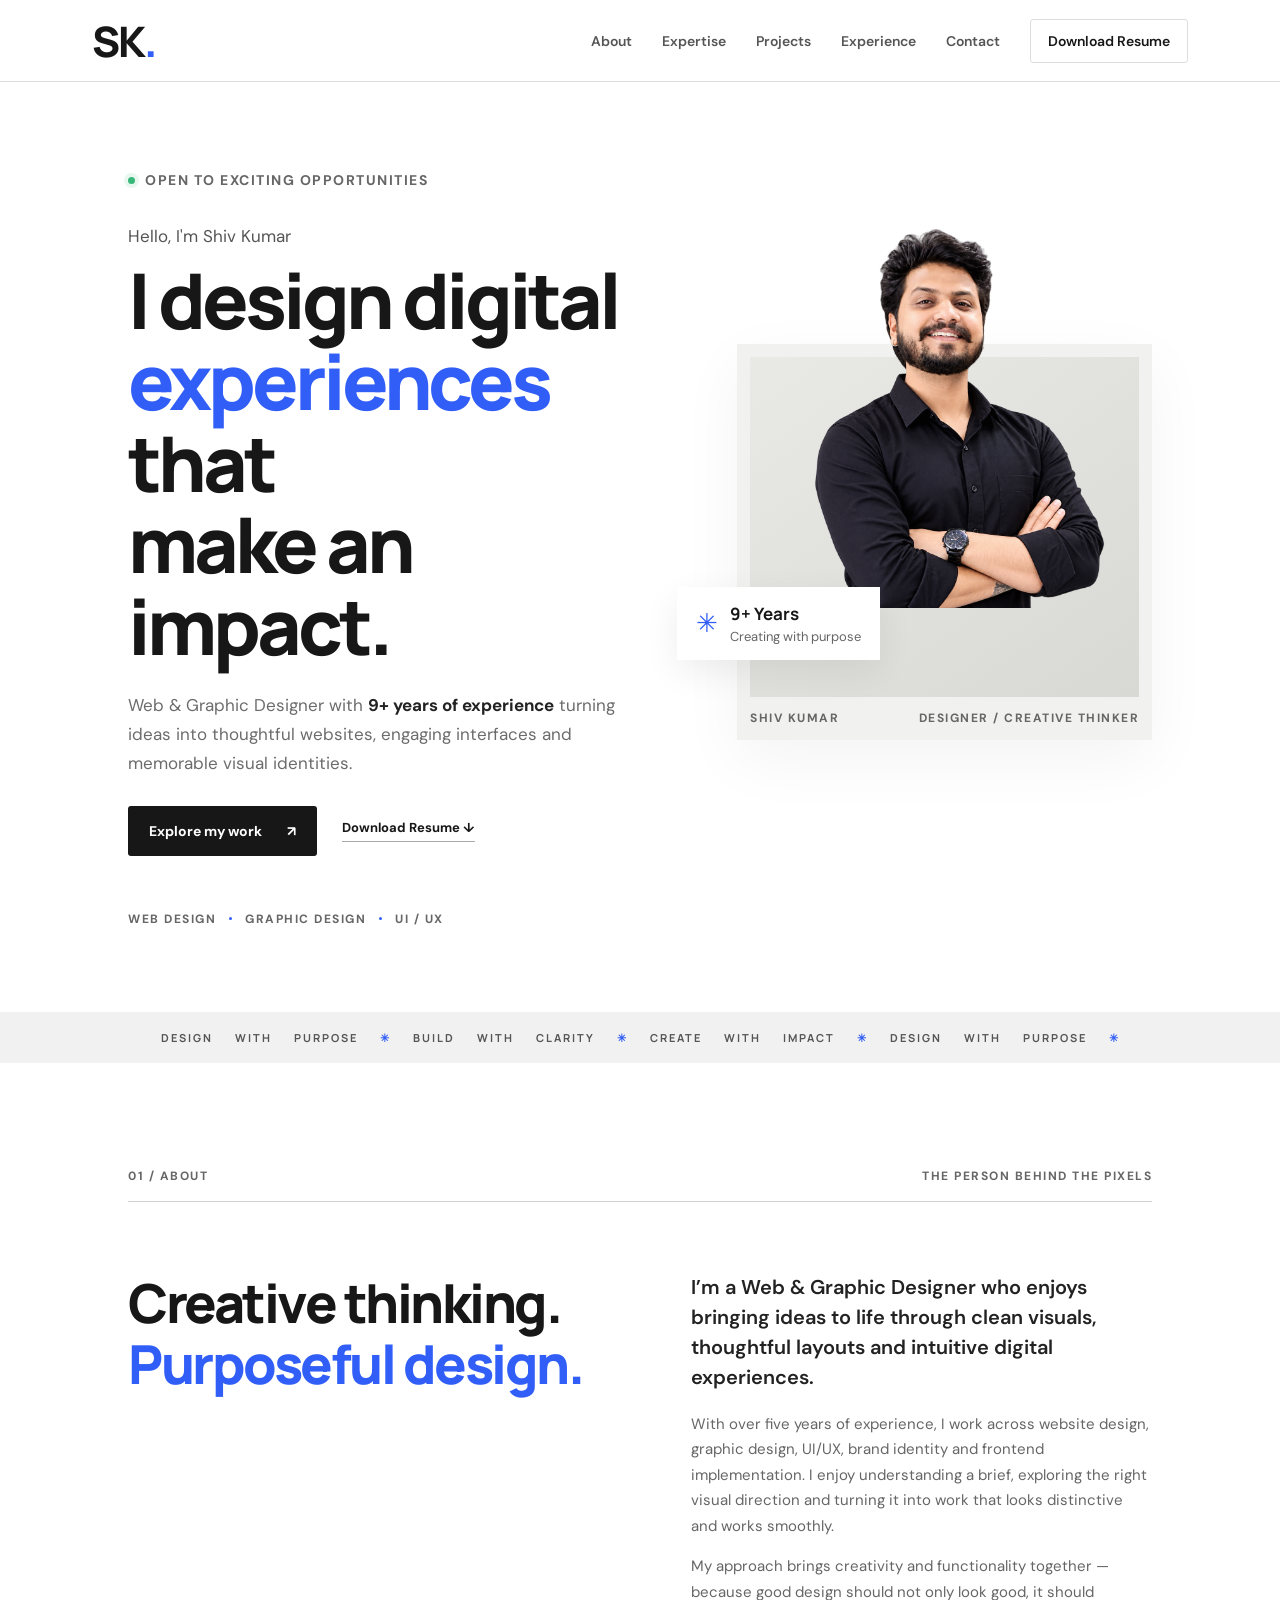
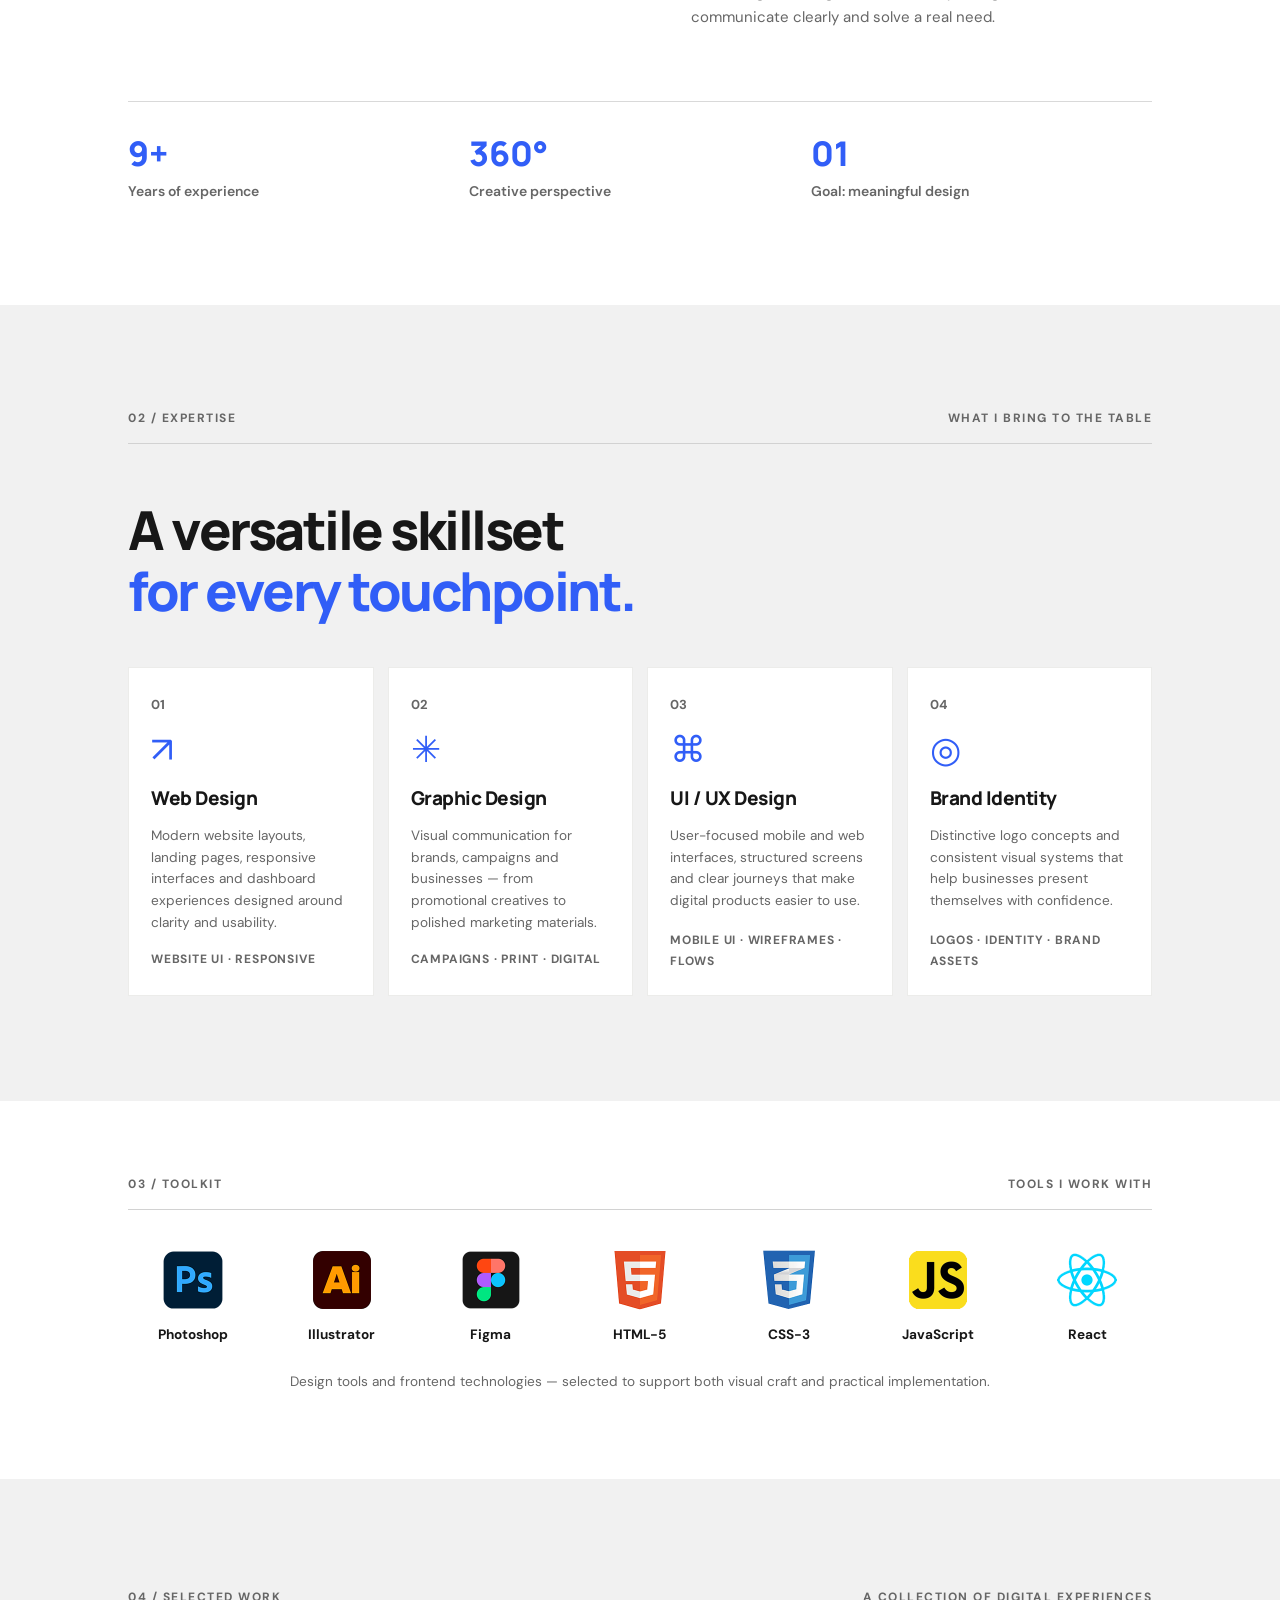
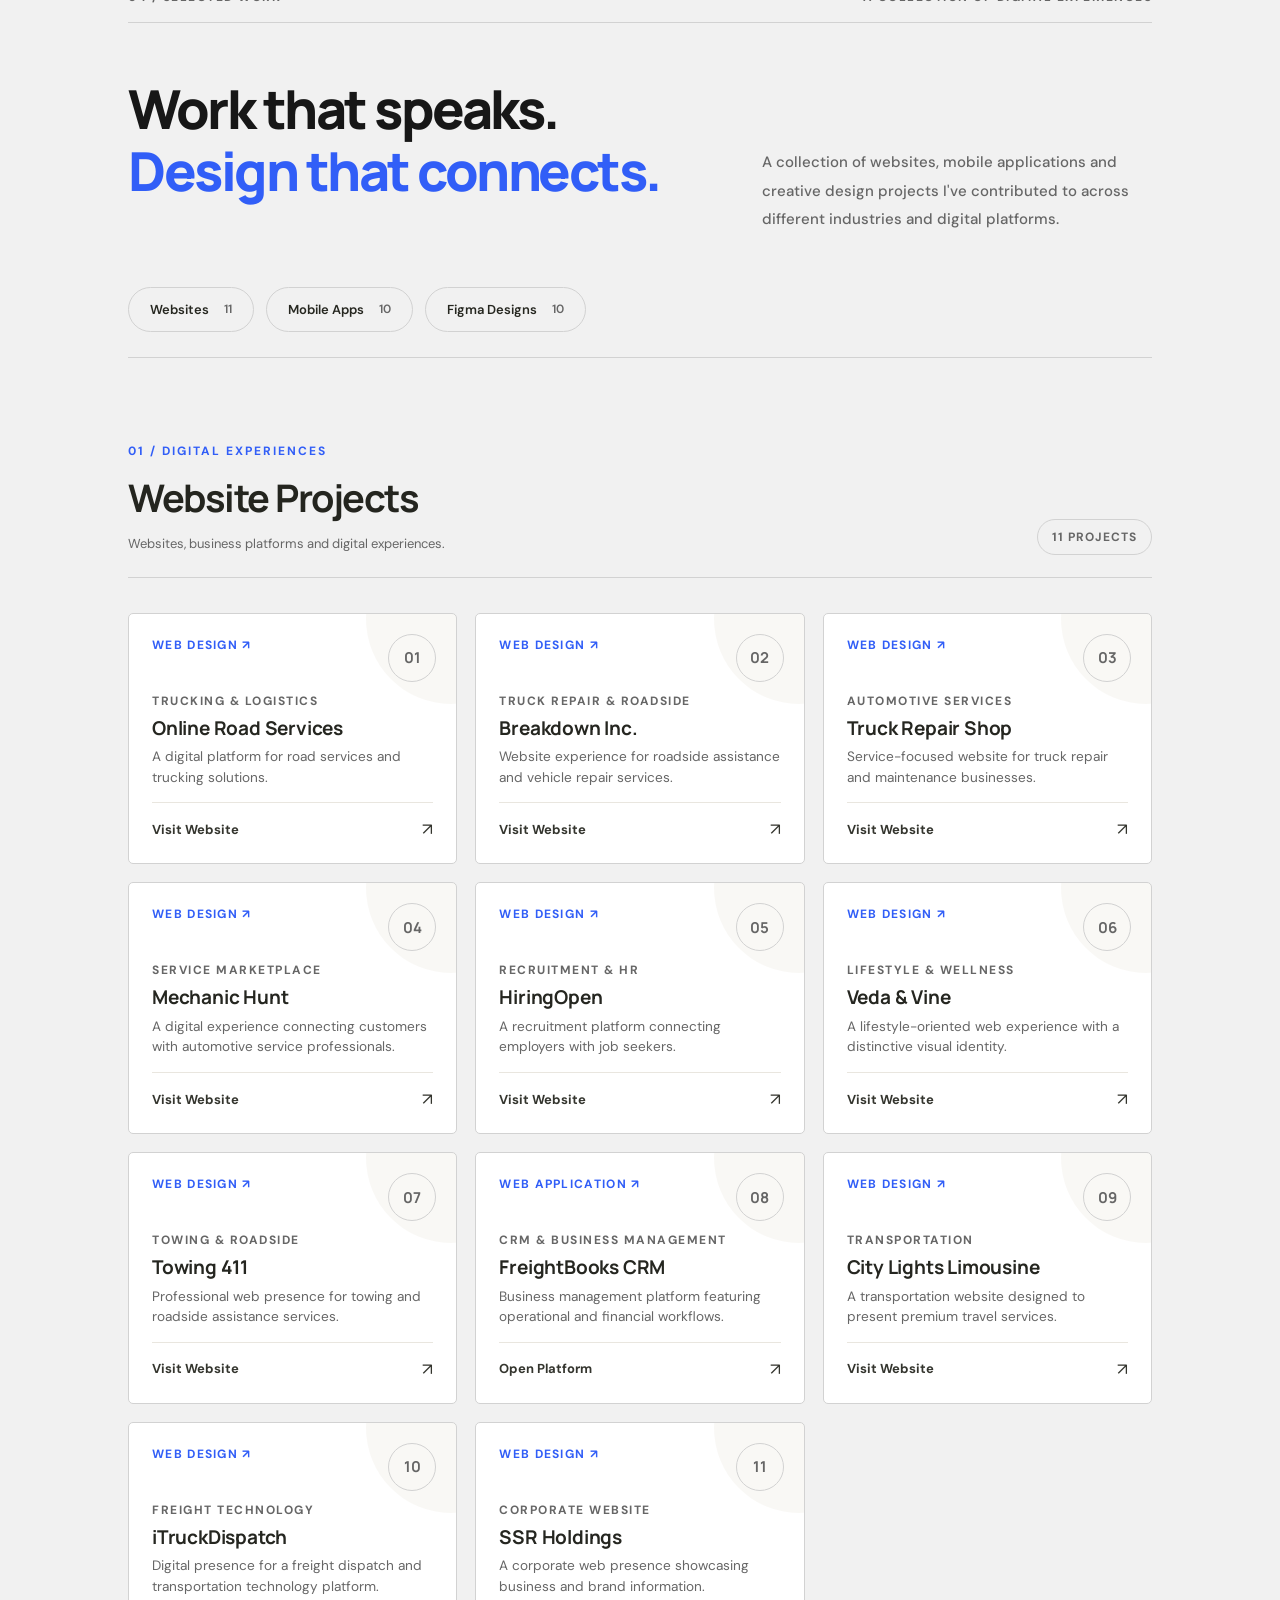
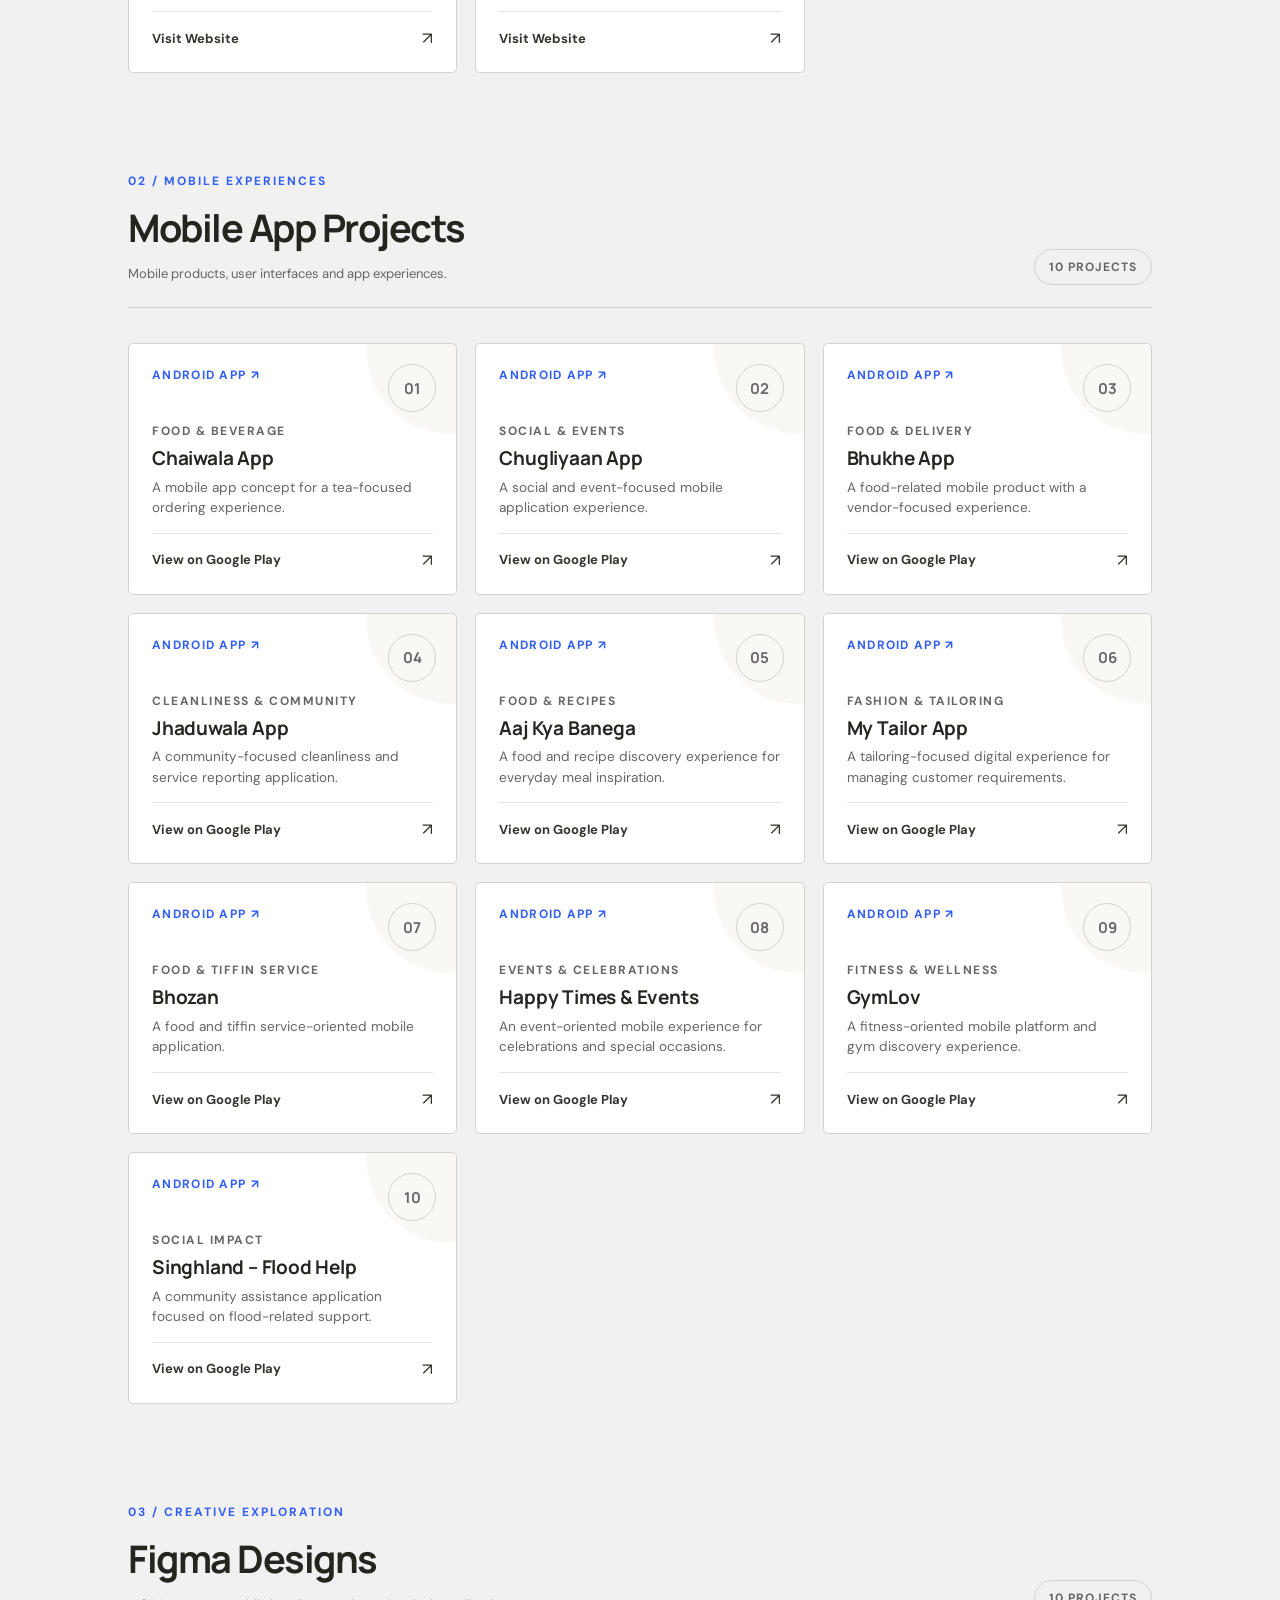
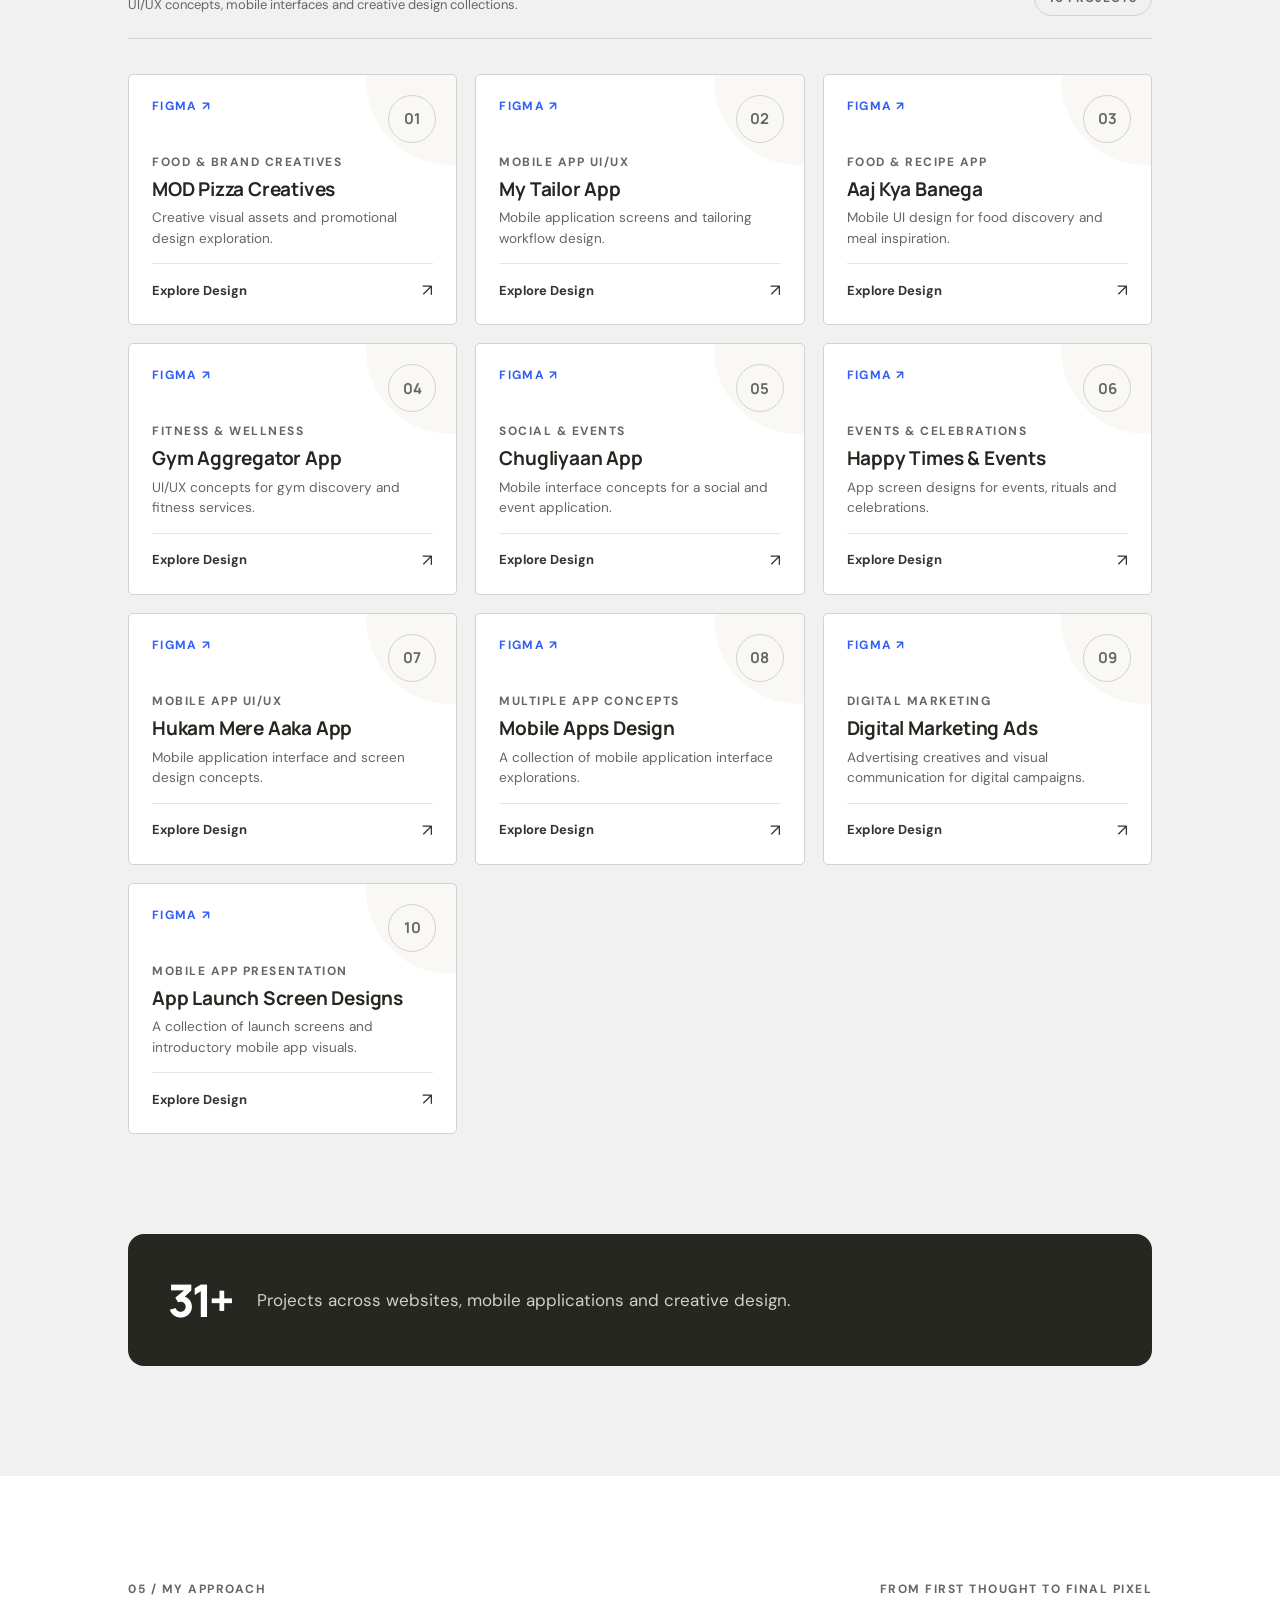
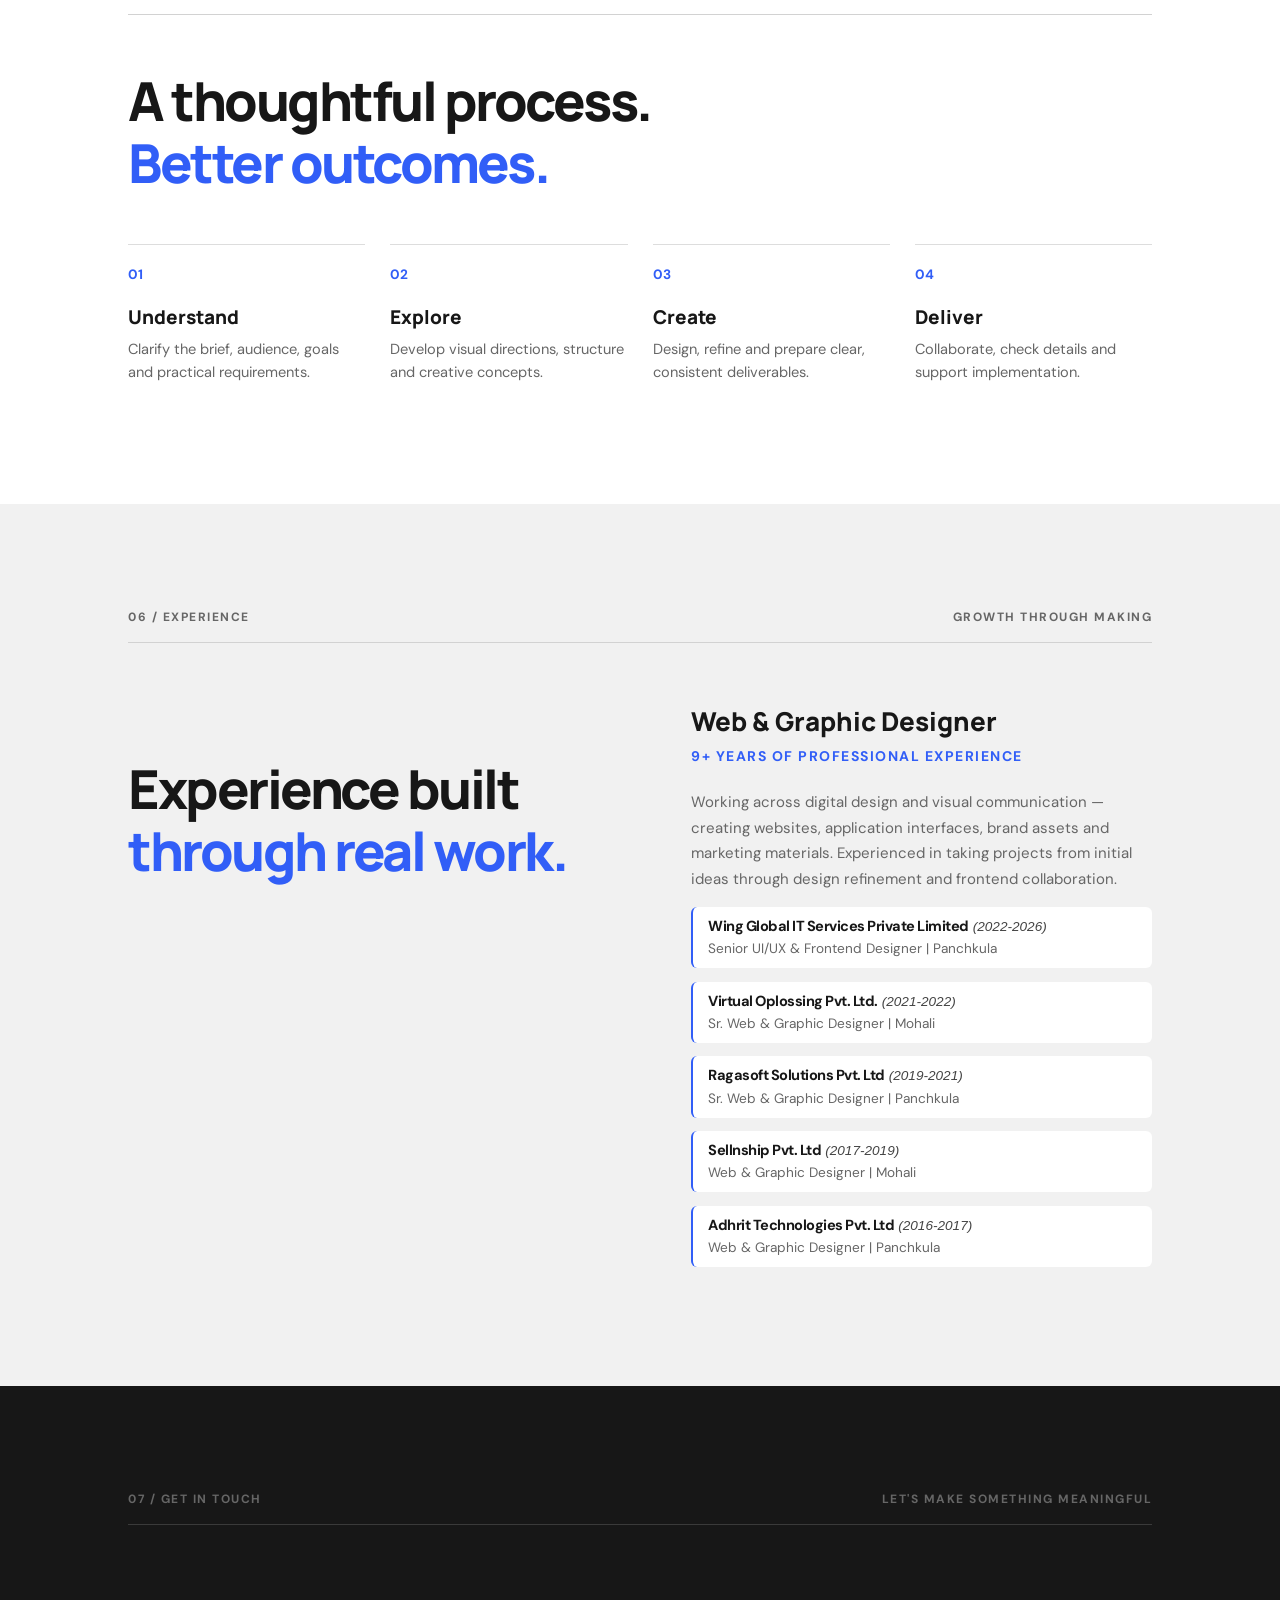
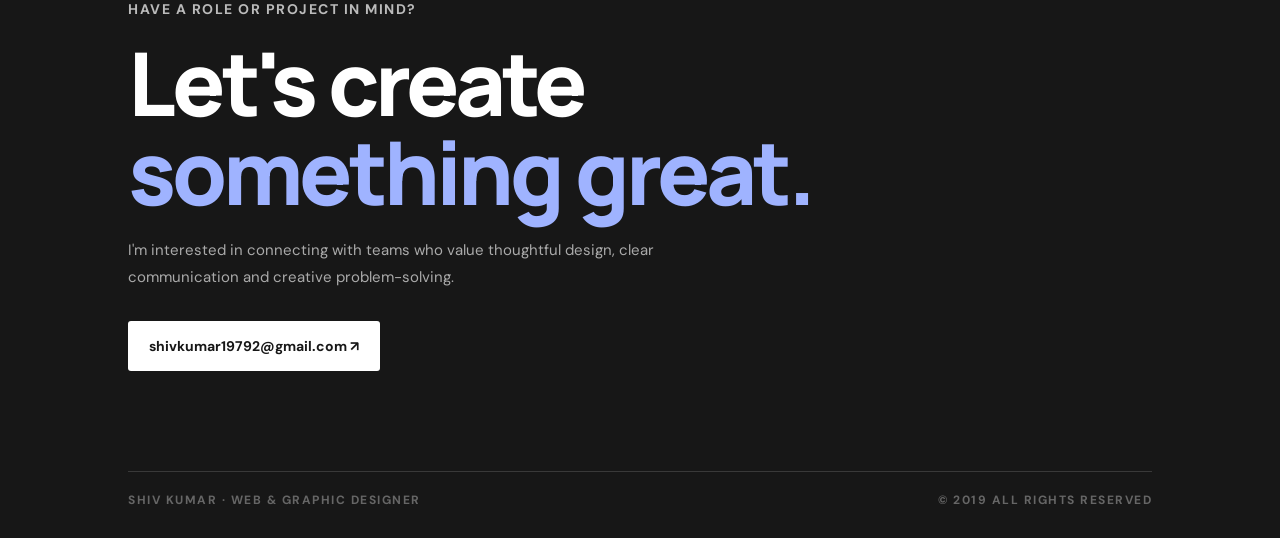
==== commit cb463dcf: "Add files via upload" ====
--- a/index.html
+++ b/index.html
@@ -17,7 +17,7 @@
     <button class="menu-toggle" aria-label="Toggle navigation" aria-expanded="false">☰</button>
     <nav class="nav" id="nav">
       <a href="#about">About</a><a href="#services">Expertise</a><a href="#work">Projects</a><a href="#experience">Experience</a><a href="#contact">Contact</a>
-      <a class="nav-cta" href="Shiv-Kumar-Portfolio.pdf" download>Download Resume</a>
+      <a class="nav-cta" href="shiv-resume.pdf" target="_blank" download>Download Resume</a>
     </nav>
   </header>
 
@@ -30,7 +30,7 @@
         <p class="hero-text">Web & Graphic Designer with <strong>9+ years of experience</strong> turning ideas into thoughtful websites, engaging interfaces and memorable visual identities.</p>
         <div class="hero-actions">
           <a class="button button-dark" href="#work">Explore my work <span>↗</span></a>
-          <a class="text-link" href="Shiv-Kumar-Portfolio.pdf" download>Download Resume <span>↓</span></a>
+          <a class="text-link" href="shiv-resume.pdf" target="_blank" download>Download Resume <span>↓</span></a>
         </div>
         <div class="hero-meta"><span>WEB DESIGN</span><i></i><span>GRAPHIC DESIGN</span><i></i><span>UI / UX</span></div>
       </div>
@@ -69,7 +69,7 @@
       <div class="section-label"><span>02 / EXPERTISE</span><span>WHAT I BRING TO THE TABLE</span></div>
       <h2 class="section-heading">A versatile skillset<br><em>for every touchpoint.</em></h2>
       <div class="service-grid">
-        <article class="service-card"><span class="card-number">01</span><div class="service-icon">↗</div><h3>Web Design</h3><p>Modern website layouts, landing pages, responsive interfaces and dashboard experiences designed around clarity and usability.</p><span class="tag-list">WEBSITE UI · RESPONSIVE · DASHBOARDS</span></article>
+        <article class="service-card"><span class="card-number">01</span><div class="service-icon">↗</div><h3>Web Design</h3><p>Modern website layouts, landing pages, responsive interfaces and dashboard experiences designed around clarity and usability.</p><span class="tag-list">WEBSITE UI · RESPONSIVE</span></article>
         <article class="service-card"><span class="card-number">02</span><div class="service-icon">✳</div><h3>Graphic Design</h3><p>Visual communication for brands, campaigns and businesses — from promotional creatives to polished marketing materials.</p><span class="tag-list">CAMPAIGNS · PRINT · DIGITAL</span></article>
         <article class="service-card"><span class="card-number">03</span><div class="service-icon">⌘</div><h3>UI / UX Design</h3><p>User-focused mobile and web interfaces, structured screens and clear journeys that make digital products easier to use.</p><span class="tag-list">MOBILE UI · WIREFRAMES · FLOWS</span></article>
         <article class="service-card"><span class="card-number">04</span><div class="service-icon">◎</div><h3>Brand Identity</h3><p>Distinctive logo concepts and consistent visual systems that help businesses present themselves with confidence.</p><span class="tag-list">LOGOS · IDENTITY · BRAND ASSETS</span></article>
@@ -532,7 +532,42 @@
 
     <section class="section experience" id="experience">
       <div class="section-label"><span>06 / EXPERIENCE</span><span>GROWTH THROUGH MAKING</span></div>
-      <div class="experience-grid"><h2 class="section-heading">Experience built<br><em>through real work.</em></h2><div><p class="experience-role">Web & Graphic Designer</p><p class="experience-years">9+ YEARS OF PROFESSIONAL EXPERIENCE</p><p class="experience-copy">Working across digital design and visual communication — creating websites, application interfaces, brand assets and marketing materials. Experienced in taking projects from initial ideas through design refinement and frontend collaboration.</p><p class="experience-note">Add your actual company names, employment dates and role-specific achievements here before publishing.</p></div></div>
+      <div class="experience-grid">
+        <h2 class="section-heading">Experience built<br><em>through real work.</em></h2>
+        <div>
+          <p class="experience-role">Web & Graphic Designer</p>
+          <p class="experience-years">9+ YEARS OF PROFESSIONAL EXPERIENCE</p>
+          <p class="experience-copy">Working across digital design and visual communication — creating websites,
+            application interfaces, brand assets and marketing materials. Experienced in taking projects
+            from initial ideas through design refinement and frontend collaboration.</p>
+
+            <p class="experience-note">
+              <strong>Wing Global IT Services Private Limited</strong> <span>(2022-2026)</span><br/>
+              Senior UI/UX & Frontend Designer | Panchkula
+            </p>
+
+            <p class="experience-note">
+              <strong>Virtual Oplossing Pvt. Ltd.</strong> <span>(2021-2022)</span><br/>
+              Sr. Web & Graphic Designer | Mohali
+            </p>
+
+            <p class="experience-note">
+              <strong>Ragasoft Solutions Pvt. Ltd</strong> <span>(2019-2021)</span><br/>
+              Sr. Web & Graphic Designer | Panchkula
+            </p>
+
+            <p class="experience-note">
+              <strong>Sellnship Pvt. Ltd</strong> <span>(2017-2019)</span><br/>
+              Web & Graphic Designer | Mohali
+            </p>
+
+            <p class="experience-note">
+              <strong>Adhrit Technologies Pvt. Ltd</strong> <span>(2016-2017)</span><br/>
+              Web & Graphic Designer | Panchkula
+            </p>
+
+            </div>
+          </div>
     </section>
 
     <section class="contact section" id="contact">
--- a/style.css
+++ b/style.css
@@ -274,12 +274,12 @@
 }
 .about-copy p {
     color: #666;
-    font-size: 14.6px;
+    font-size: 15px;
     line-height: 1.7;
 }
 .about-copy .lead {
-    font-size: 19px;
-    line-height: 1.6;
+    font-size: 20px;
+    line-height: 1.5;
     color: #222;
     margin-top: 0;
     font-weight: 600;
@@ -300,7 +300,7 @@
     color: #315ef7;
 }
 .stats span {
-    font-size: 13px;
+    font-size: 14px;
     color: #666;
     font-weight: 600;
 }
@@ -397,7 +397,7 @@
 .tools-note {
     text-align: center;
     color: #666;
-    font-size: 13px;
+    font-size: 13.6px;
     margin-top: 30px;
 }
 .work {
@@ -785,7 +785,7 @@
     margin: 20px 0 8px;
 }
 .process-grid p {
-    font-size: 13.6px;
+    font-size: 14.6px;
     line-height: 1.6;
     color: #666;
     margin-top: 0px;
@@ -809,7 +809,7 @@
     margin-top: 0px;
 }
 .experience-copy {
-    font-size: 14.6px;
+    font-size: 15px;
     color: #666;
     line-height: 1.7;
     margin-top: 25px;
@@ -823,6 +823,18 @@
     line-height: 1.6;
     border-radius: 6px;
 }
+
+.experience-note strong{
+    color:#171717;
+    font-size: 14.6px;
+    letter-spacing: -0.5px;
+}
+
+.experience-note span{
+    font-style: italic;
+    color: #444;
+}
+
 .contact {
     background: #171717;
     color: #fff;
@@ -1271,7 +1283,7 @@
   margin: 0 0 6px;
   color: #252620;
   font-family: 'Manrope', sans-serif;
-  font-size: 20px;
+  font-size: 19px;
   font-weight: 700;
   letter-spacing: -.2px;
   line-height: 1.4;
@@ -1280,8 +1292,8 @@
 .portfolio-card-info p {
   min-height: 45px;
   margin: 0;
-  color: #818078;
-  font-size: 13px;
+  color: #666;
+  font-size: 13.6px;
   line-height: 1.5;
 }
 
@@ -1293,7 +1305,7 @@
   padding-top: 15px;
   border-top: 1px solid #e9e6df;
   color: #34352e;
-  font-size: 12px;
+  font-size: 13px;
   font-weight: 700;
 }
 
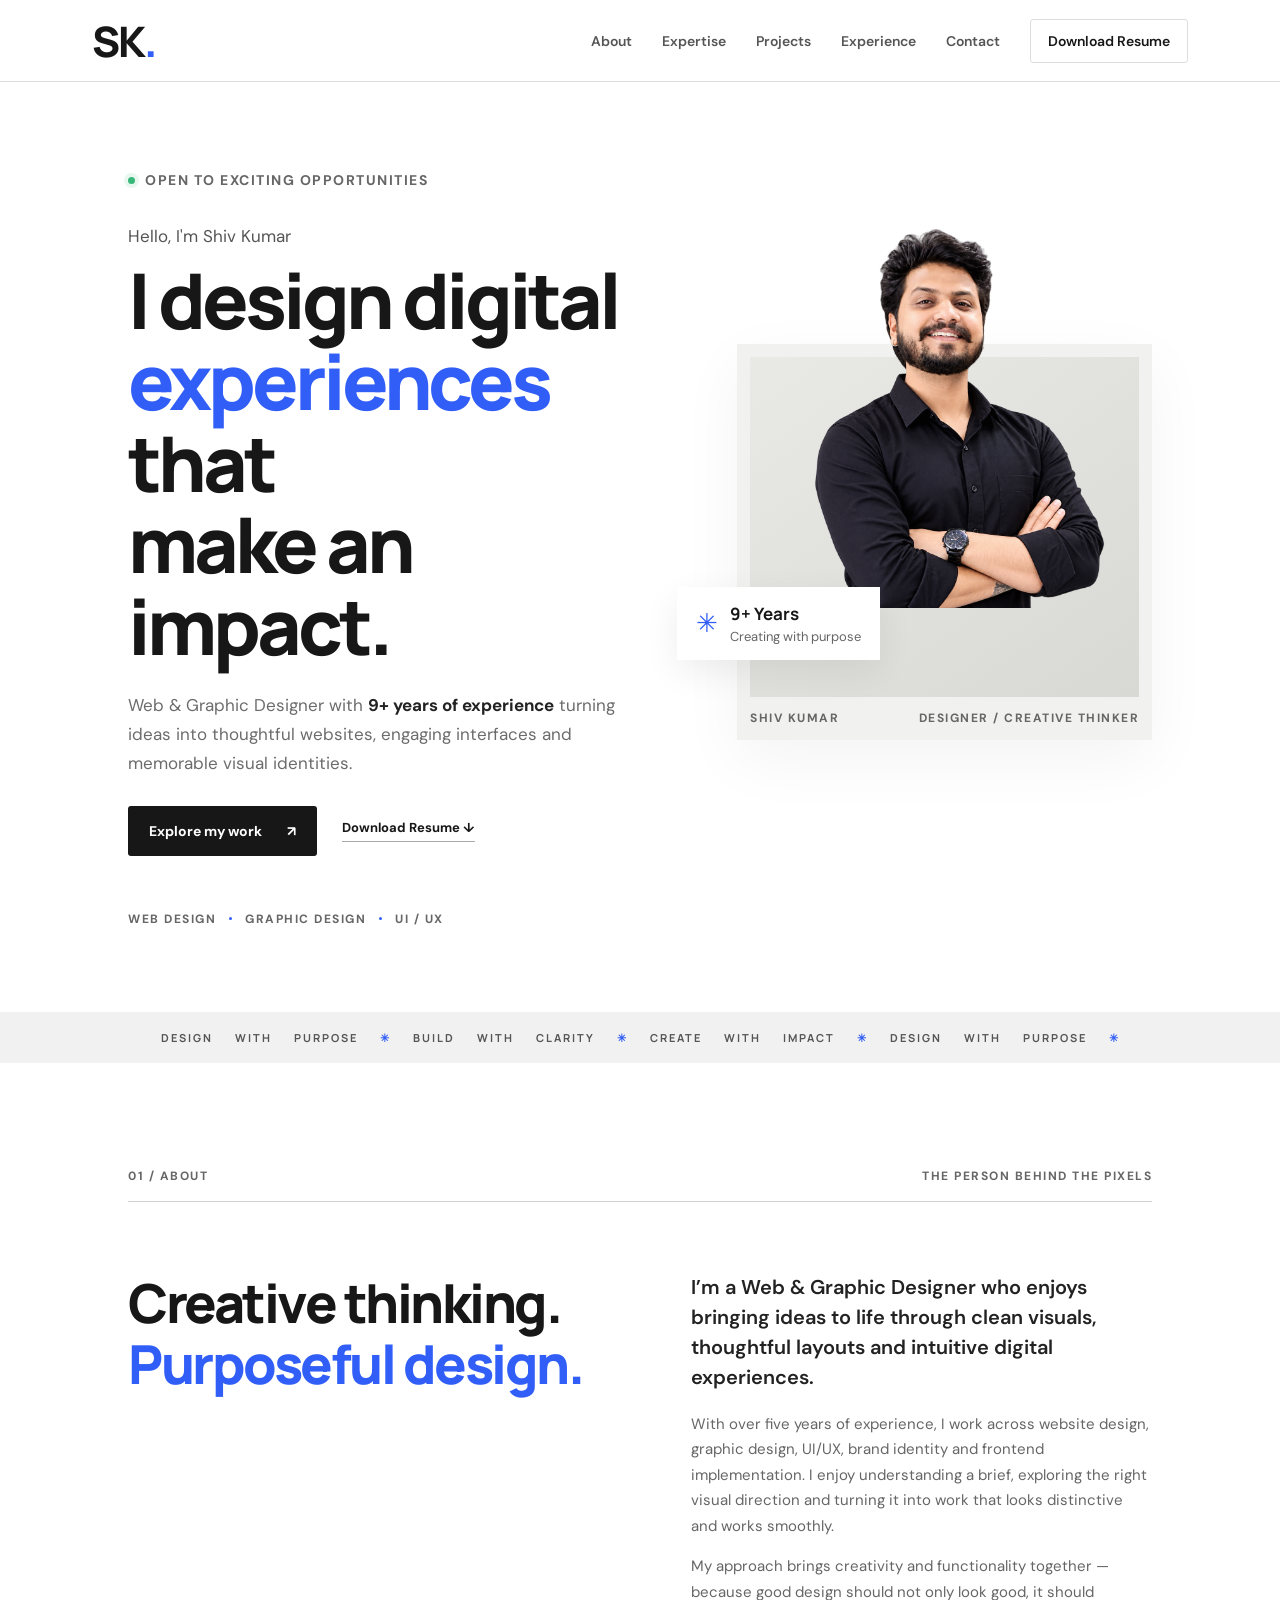
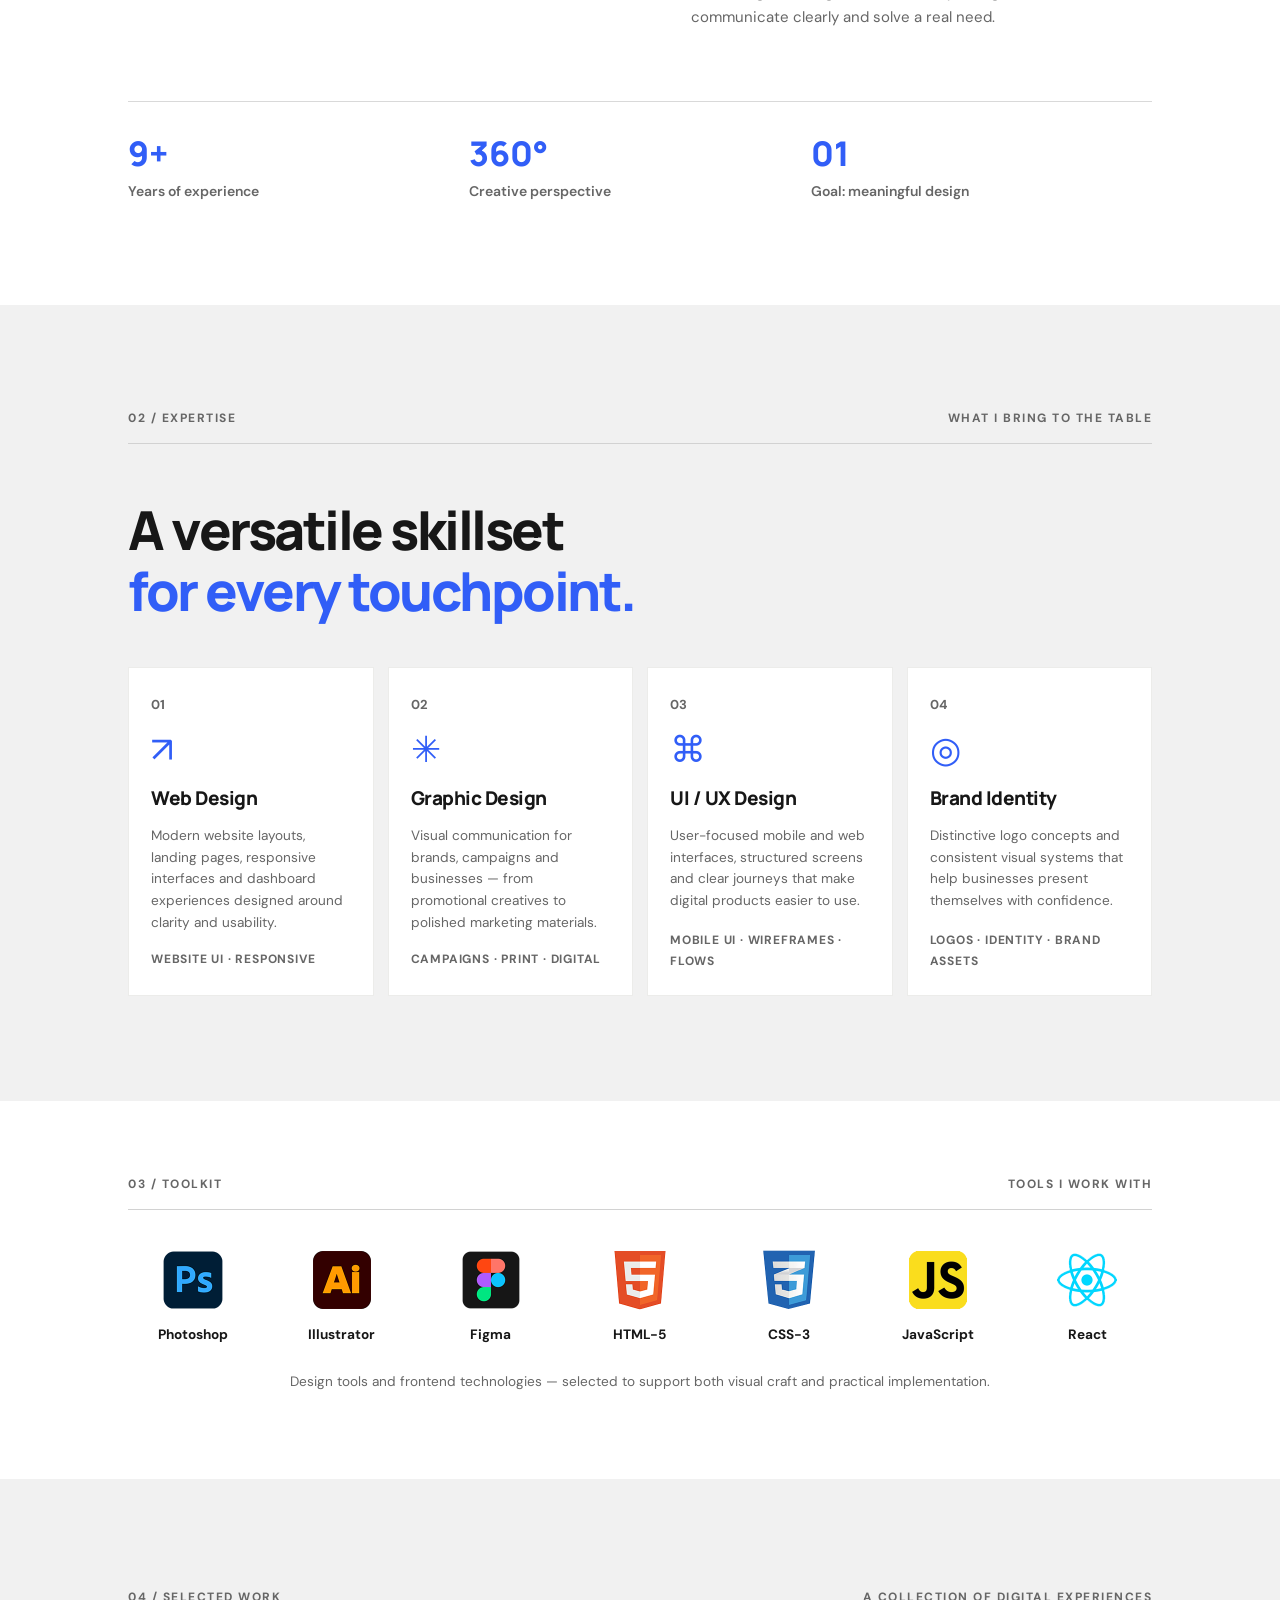
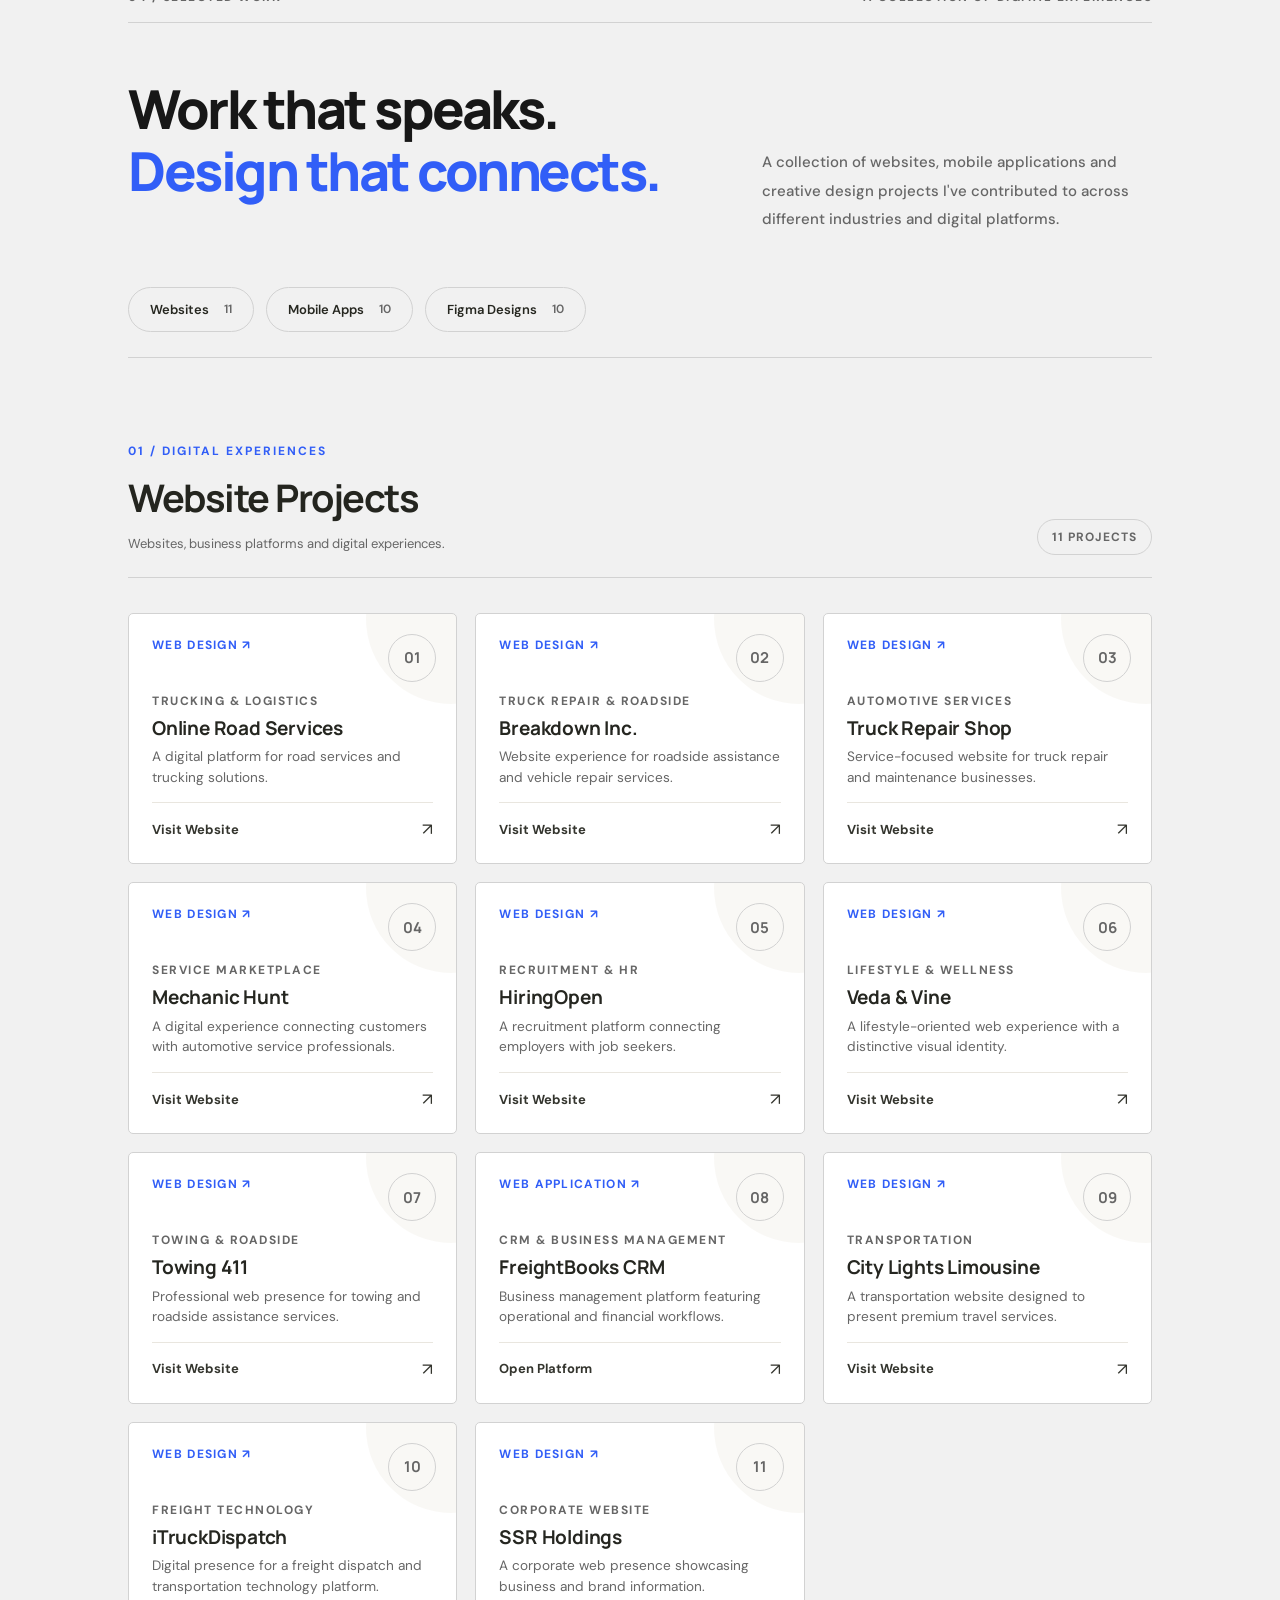
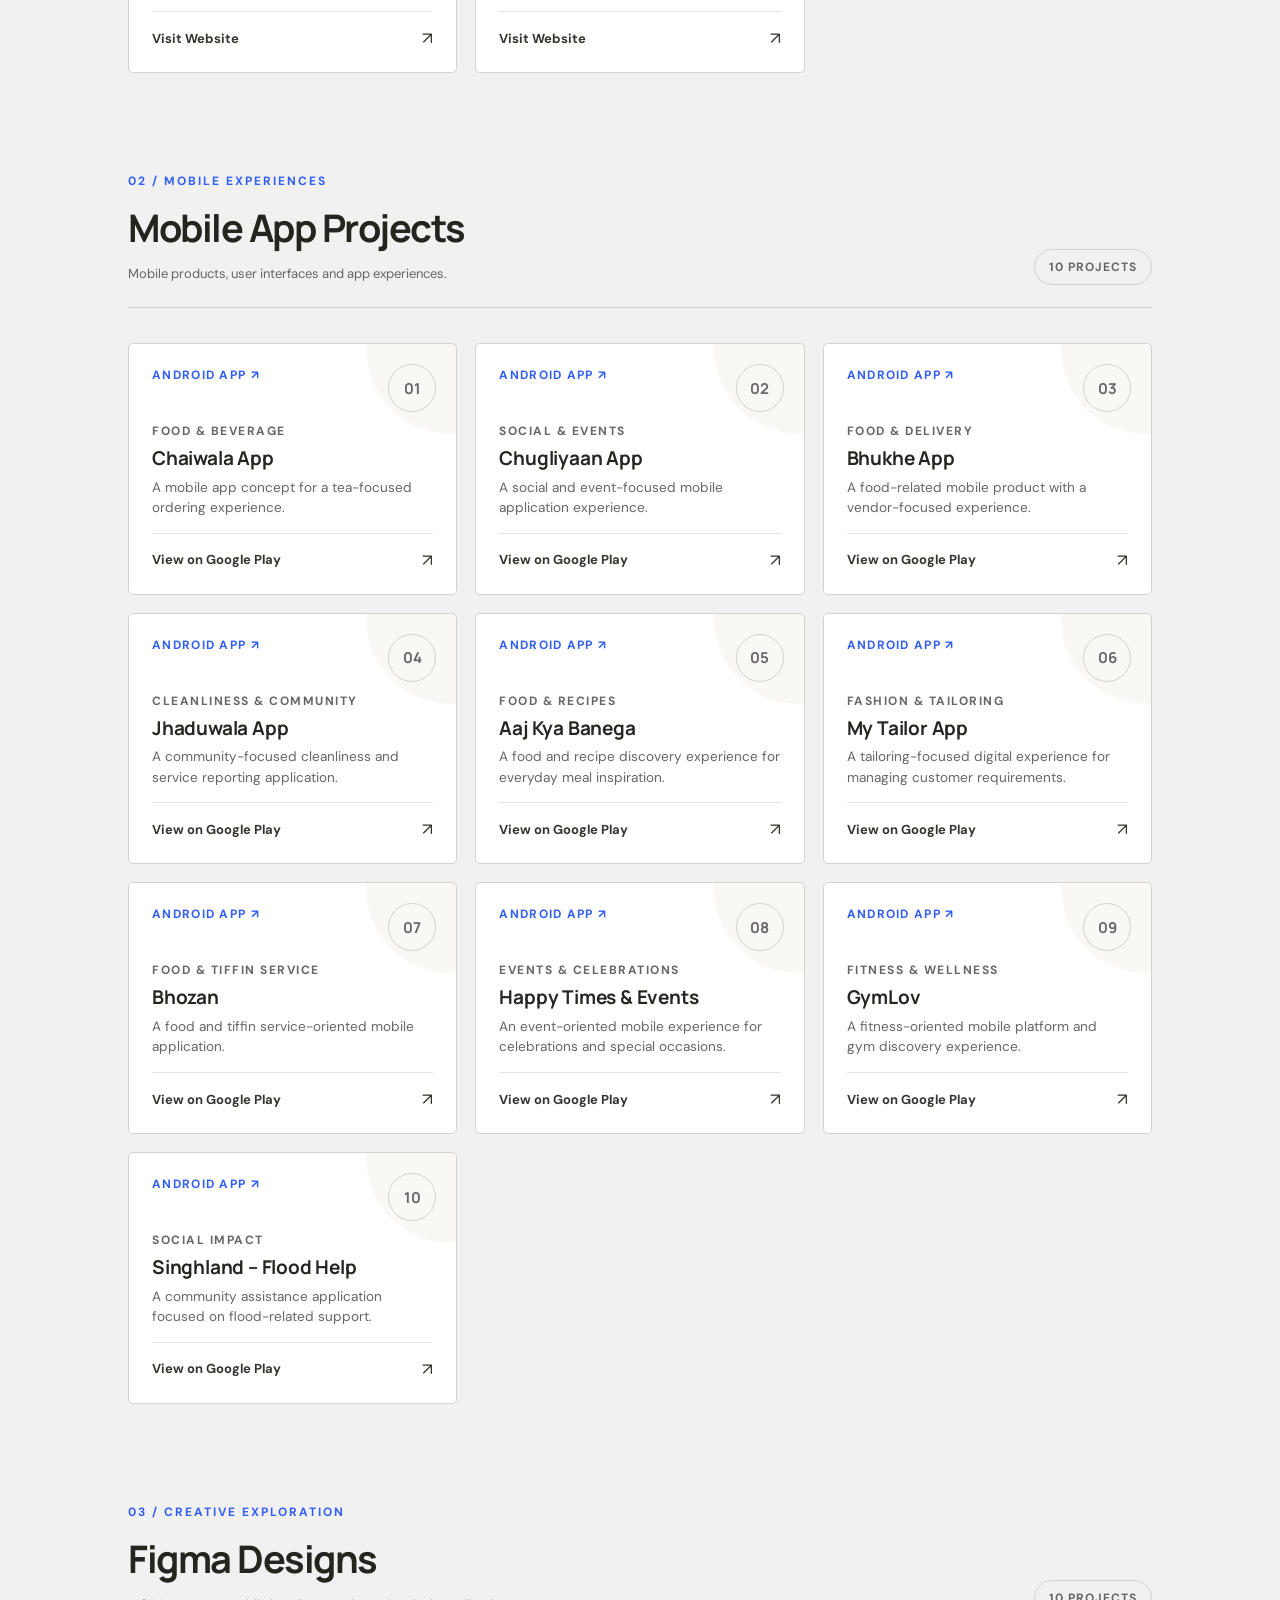
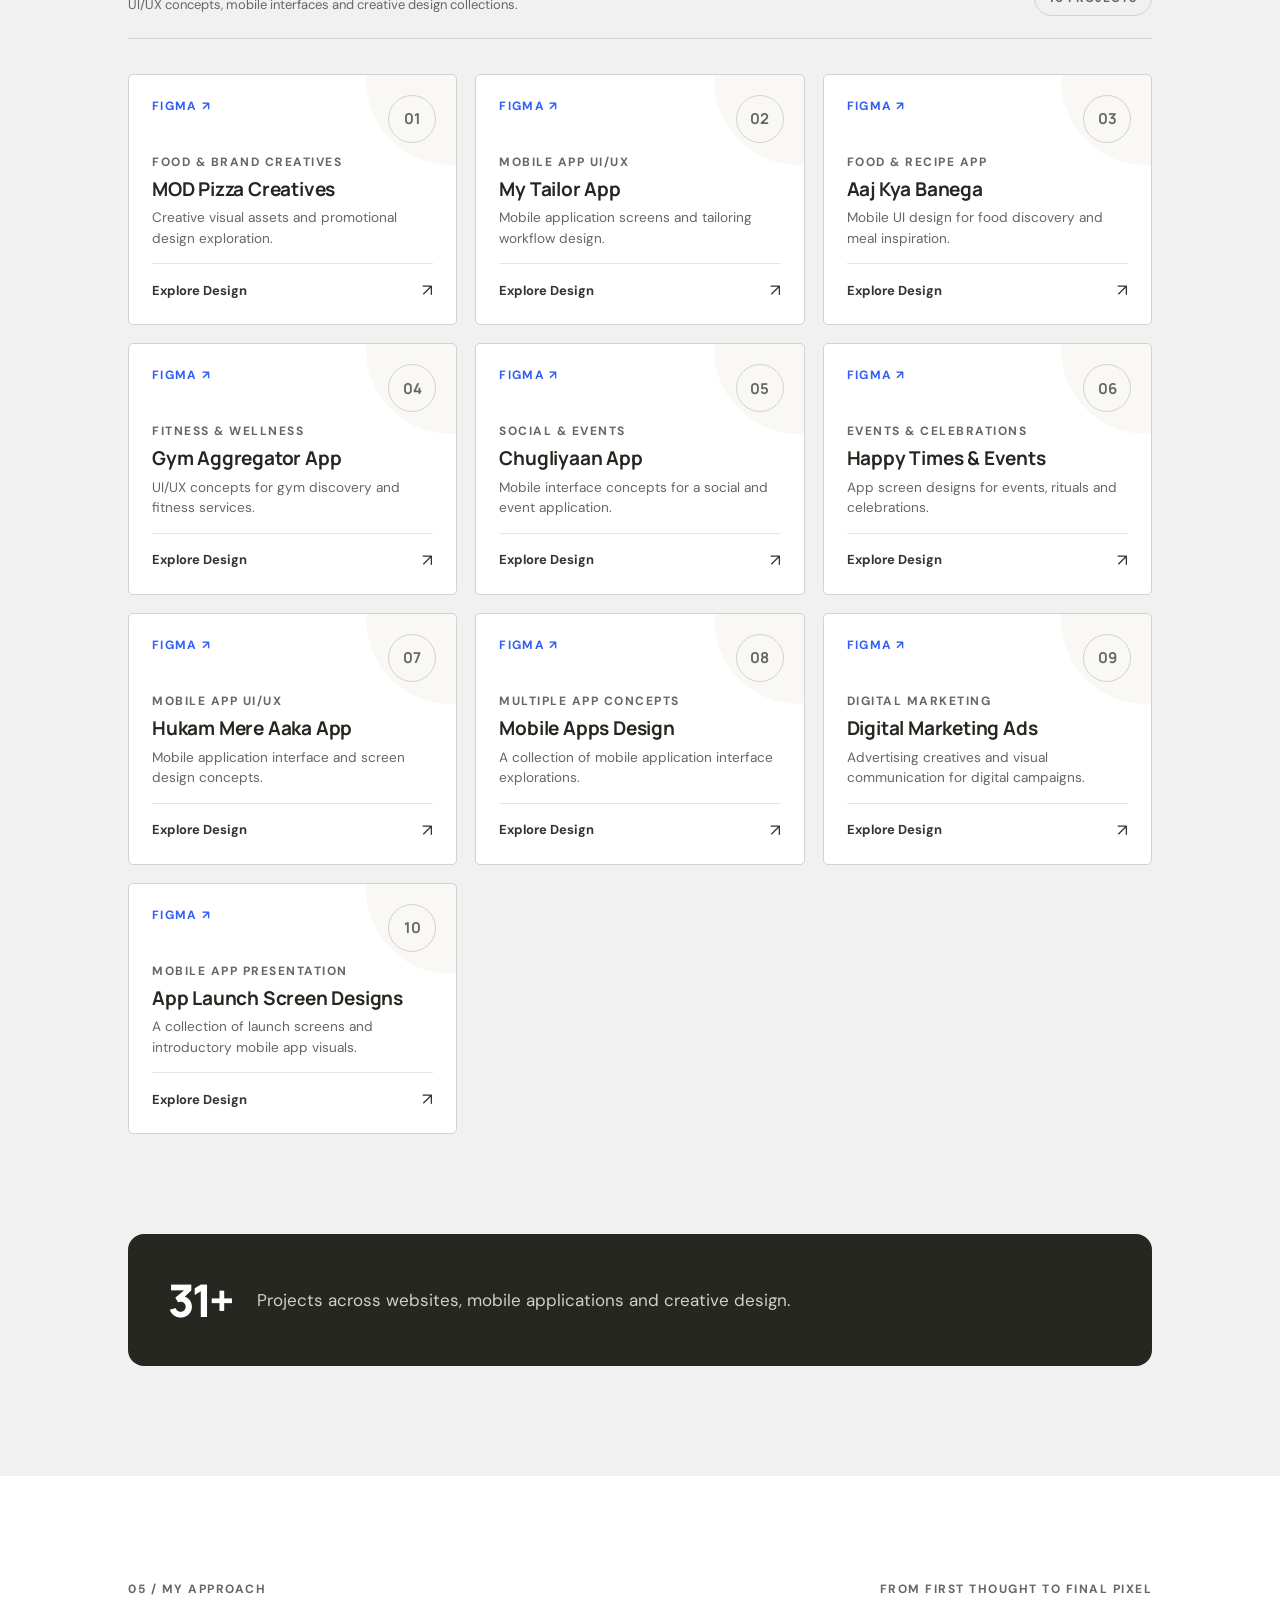
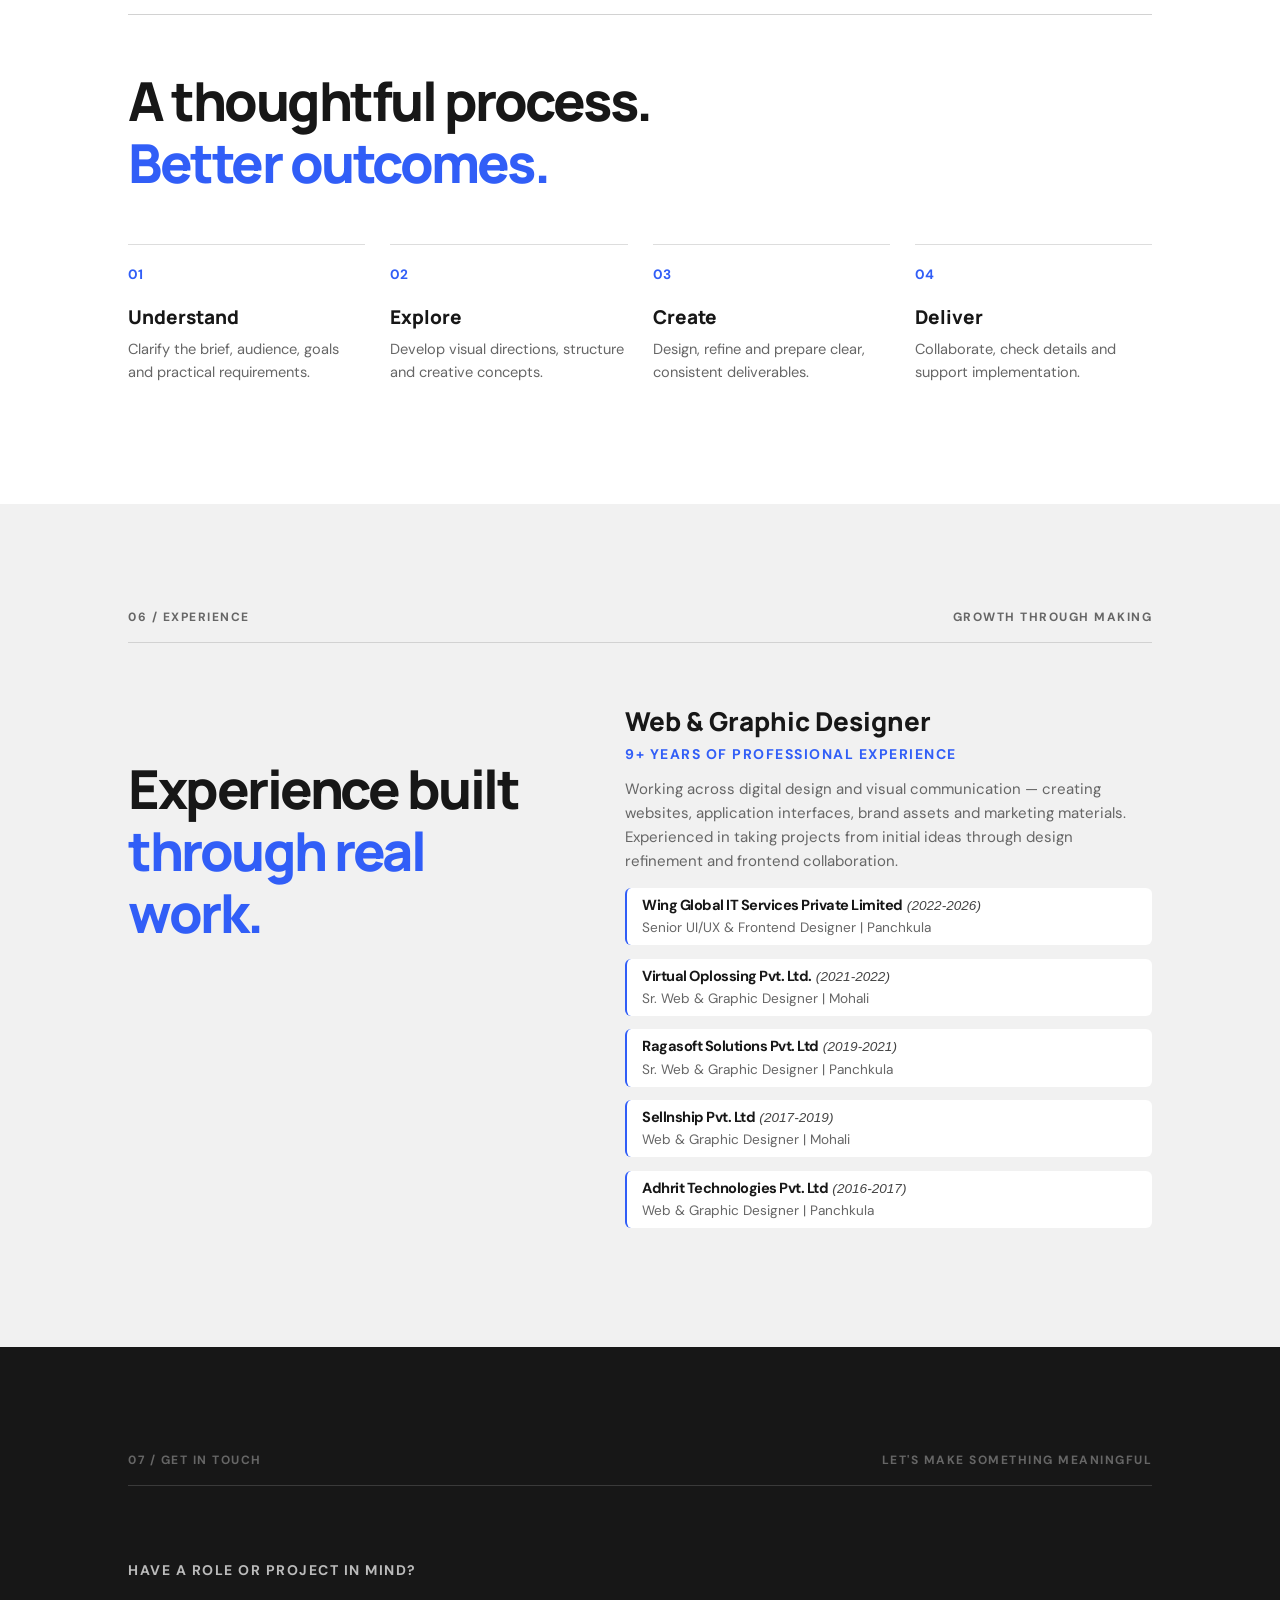
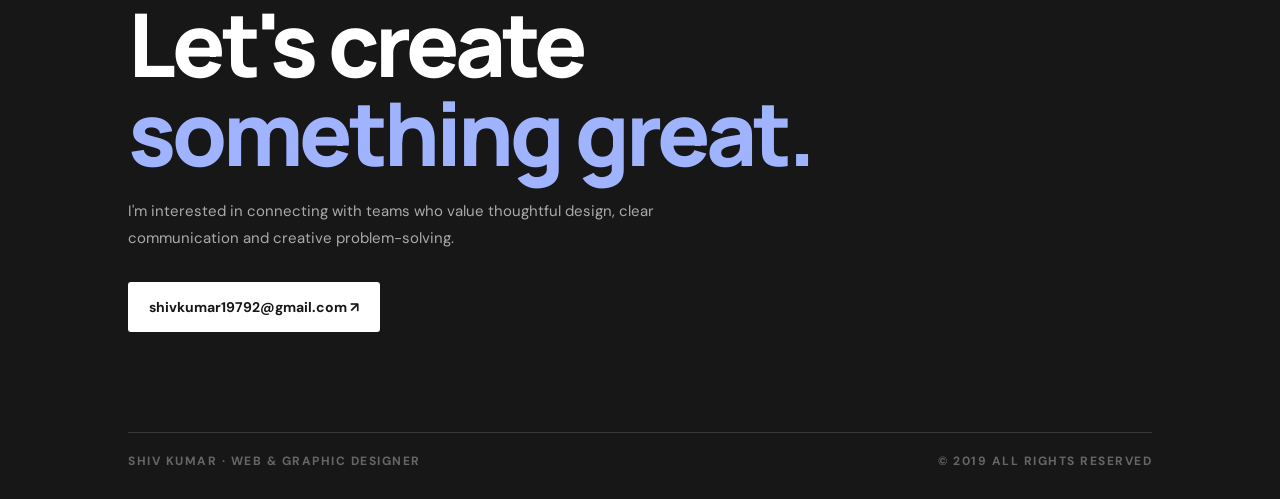
==== commit c42ddd7d: "Add files via upload" ====
--- a/index.html
+++ b/index.html
@@ -518,7 +518,6 @@
 
 </section>
 
-
     <section class="section process">
       <div class="section-label"><span>05 / MY APPROACH</span><span>FROM FIRST THOUGHT TO FINAL PIXEL</span></div>
       <h2 class="section-heading">A thoughtful process.<br><em>Better outcomes.</em></h2>
@@ -533,7 +532,7 @@
     <section class="section experience" id="experience">
       <div class="section-label"><span>06 / EXPERIENCE</span><span>GROWTH THROUGH MAKING</span></div>
       <div class="experience-grid">
-        <h2 class="section-heading">Experience built<br><em>through real work.</em></h2>
+        <h2 class="section-heading">Experience built<br><em>through real <br>work.</em></h2>
         <div>
           <p class="experience-role">Web & Graphic Designer</p>
           <p class="experience-years">9+ YEARS OF PROFESSIONAL EXPERIENCE</p>
--- a/style.css
+++ b/style.css
@@ -795,13 +795,13 @@
 }
 .experience-grid {
     display: grid;
-    grid-template-columns: 1fr 1fr;
+    grid-template-columns: 0.75fr 1fr;
     gap: 10%;
     padding-top: 60px;
 }
 .experience-role {
     font: 800 26px Manrope;
-    margin: 0 0 8px;
+    margin: 0 0 6px;
 }
 .experience-years {
     color: #315ef7;
@@ -811,13 +811,13 @@
 .experience-copy {
     font-size: 15px;
     color: #666;
-    line-height: 1.7;
-    margin-top: 25px;
+    line-height: 1.6;
+    margin-top: 10px;
 }
 .experience-note {
     background: #fff;
     border-left: 2px solid #315ef7;
-    padding: 8px 15px;
+    padding: 6px 15px;
     color: #666;
     font-size: 13.6px;
     line-height: 1.6;
@@ -907,6 +907,10 @@
    .photo-placeholder img{
     position: relative;
     top: 15px;
+    }
+
+    .experience-role{
+     font: 800 21px Manrope;
     }
 
     .site-header {
